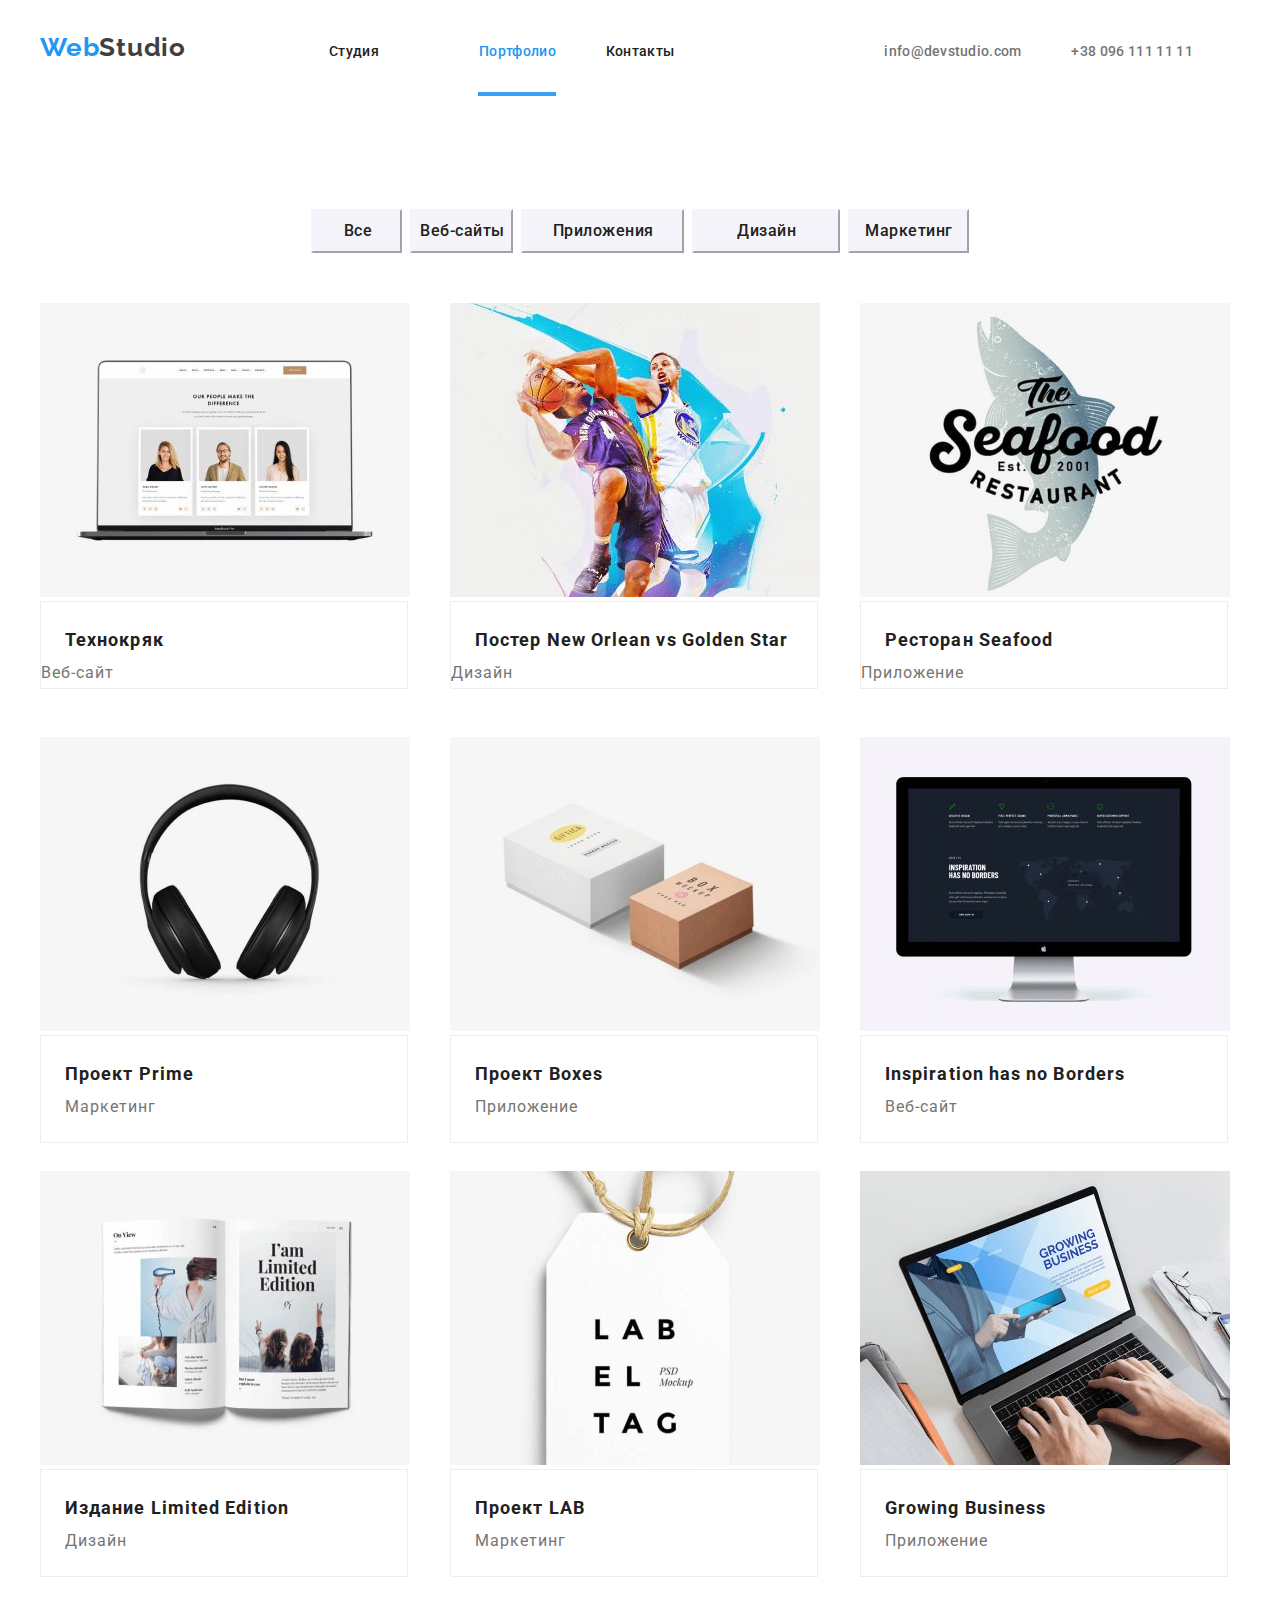
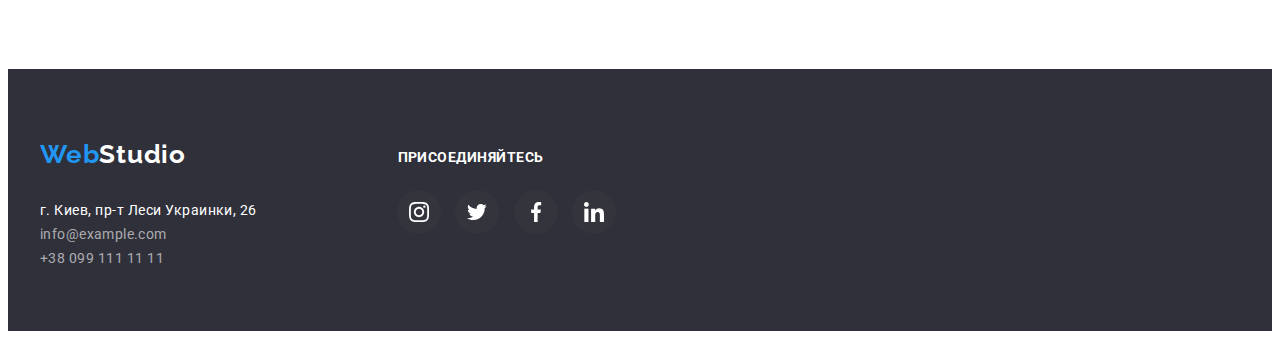
==== portfolio.html @ eebfb3d8 "add current for baseline" ====
<!DOCTYPE html>
<html lang="en">

<head>
    <meta charset="UTF-8">
    <meta http-equiv="X-UA-Compatible" content="IE=edge">
    <meta name="viewport" content="width=device-width, initial-scale=1.0">
    <title>Document</title>
    <link rel="preconnect" href="https://fonts.googleapis.com">
    <link rel="preconnect" href="https://fonts.gstatic.com" crossorigin>
    <link
        href="https://fonts.googleapis.com/css2?family=Raleway:wght@700&family=Roboto:wght@400;500;700;900&display=swap"
        rel="stylesheet">
    <link rel="stylesheet" href="https://cdnjs.cloudflare.com/ajax/libs/modern-normalize/1.1.0/modern-normalize.min.css"
        integrity="sha512-wpPYUAdjBVSE4KJnH1VR1HeZfpl1ub8YT/NKx4PuQ5NmX2tKuGu6U/JRp5y+Y8XG2tV+wKQpNHVUX03MfMFn9Q=="
        crossorigin="anonymous" referrerpolicy="no-referrer" />
    <link rel="stylesheet" href="./css/style.css">
</head>

<body>
    <header>
        <div class="container-1">
            <nav class="net-menu">
                <!-- Navigation-menu -->
                <a aria-label="Ссылка на страницу" class="logo anch" href="./index.html" target="_self"><span
                        class="half-1">Web</span>Studio</a>
                <ul lang=ru class="sub-nav sub-nav-unit">
                    <li class="title">
                        <a class="title-1 dif-page" href="./index.html">Студия</a>
                    </li>
                    <li class="title">
                        <a class="title-2 current dif-page" href="./portfolio.html">Портфолио</a>
                    </li>
                    <li class="title">
                        <a class="title-1 dif-page" href="">Контакты</a>
                    </li>
                </ul>


                <ul class="item sub-iteam-unit">
                    <li class="town"><a class="e-mail" href="">info@devstudio.com</a></li>
                    <li><a class="tel" href="">+38 096 111 11 11</a></li>
                </ul>
            </nav>
        </div>
    </header>
    <main class="main-content">
        <!-- Main content portfolio -->
        <h1 class="visually-hidden ">Главная страница портфолио</h1>
        <section lang="ru" class="section">
            <div class="container-1">
                <h2 class="sub-header">Кнопки управления</h2>
                <ul class="titles button">
                    <li>
                        <button class="btn-option btn-option-size-first" type="button">Все</button>
                    </li>
                    <li>
                        <button class="btn-option btn-option-size-second" type="button">Веб-сайты</button>
                    </li>
                    <li>
                        <button class="btn-option btn-option-size-third" type="button">Приложения</button>
                    </li>
                    <li>
                        <button class="btn-option btn-option-size-fourth" type="button">Дизайн</button>
                    </li>
                    <li>
                        <button class="btn-option btn-option-size-fifth" type="button">Маркетинг</button>
                    </li>
                </ul>


                <h2 class="visually-hidden ">Проекты нашей Студии</h2>
                <!-- Скрыть заголовок -->
                <article>
                <ul class="list-of-file">
                    <li class="feature">
                        <div class="hover-text"><a href="">Технокряк это современная площадка распространения коронавируса. Компании используют эту платформу для цифрового
                        шпионажа и атак на защищённые сервера конкурентов.</a></div>
                    <span class="imagine-container"><img src="./images/portfolio-picture/img-1.jpg" alt="Ресторан морской еды"></span>
                        <div class="projects-box">
                            <h3 lang="en" class="paper">Технокряк</h3>
                            <p>Веб-сайт</p>
                       
                        
                    </li>
                    <li class="feature">
                        <div class="hover-text"><a href=""></a></div>
             <span class="imagine-container"><img src="./images/portfolio-picture/img-2.jpg" alt="Ресторан морской еды"></span>
                        <div class="projects-box">
                            <h3 lang="en" class="paper">Постер New Orlean vs Golden Star</h3>
                            <p>Дизайн</p></div>
                       
                        
                    </li>
                    <li class="feature">
                        <div class="hover-text"><a href=""></a></div>
            <span class="imagine-container"><img src="./images/portfolio-picture/img-3.jpg" alt="Ресторан морской еды"></span>
                        <div class="projects-box"><h3 lang="en" class="paper">Ресторан Seafood</h3>
                        <p>Приложение</p></div>
                        
                        
                    </li>
                    <li class="feature">
                        <div class="hover-text"><a href=""></a></div>
            <span class="imagine-container"><img src="images/portfolio-picture/img-4.jpg" alt="Главный проект"></span>
                        <div class="projects-box"><h3 lang="en" class="paper">Проект Prime</h3>
                        <p class="text">Маркетинг</p></div>
                      
                        
                    </li>
                    <li class="feature">
                        <div class="hover-text"><a href="http://" target="_blank" rel="noopener noreferrer"></a></div>
            <span class="imagine-container"><img src="images/portfolio-picture/img-5.jpg" alt="Проект коробки"></span>
                        <div class="projects-box"><h3 lang="en" class="paper">Проект Boxes</h3>
                        <p class="text">Приложение</p></div>
                    
                    </li>

                    <li class="feature">
                        <div class="hover-text"><a href=""></a></div>
            <span class="imagine-container"><img src="images/portfolio-picture/img-6.jpg" alt="Нет границ вдохновения"></span>
                        <div class="projects-box"><h3 lang="en" class="paper">Inspiration has no Borders</h3>
                        <p class="text">Веб-сайт</p></div>
                        
                    </li>

                    <li class="feature">
                        <div class="hover-text"><a href=""></a></div>
            <span class="imagine-container"><img src="images/portfolio-picture/img-7.jpg" alt="Изданые ограниченный випуск"></span>
                        <div class="projects-box"><h3 lang="en" class="paper">Издание Limited Edition</h3>
                        <p class="text">Дизайн</p></div>
                       
                    </li>

                    <li class="feature">
                        <div class="hover-text"><a href=""></a></div>
            <span class="imagine-container"><img src="images/portfolio-picture/img-8.jpg" alt="Проект ЛАБ"></span>
                        <div class="projects-box"><h3 lang="en" class="paper">Проект LAB</h3>
                        <p class="text">Маркетинг</p></div>
                        
                    </li>

                    <li class="feature">
                        <div class="hover-text"><a href=""></a></div>
            <span class="imagine-container"><img src="images/portfolio-picture/img-9.jpg" alt="Возрастающий бизнес"></span>
                        <div class="projects-box"><h3 lang="en" class="paper">Growing Business</h3>
                        <p class="text">Приложение</p></div>
                       
                    </li>
                </ul>
                </article>

           
        </section>
    </main>
    <!--The end of the main content-->
    <footer class="basement">
        <div class="container block">
            <!-- Basement site -->
            <div class="contact">
                <a class="logotype grow-pad centering" aria-label="Ссылка на страницу" href="./index.html"><span
                        class="site-link">Web</span>Studio</a>
                <address class="info">
                    <p class="contact-details no-italic"> г. Киев, пр-т Леси Украинки, 26 </p>
                    <a class="link-mail no-italic centering" href="mailto:info@example.com">info@example.com </a><br>
                    <a class="title-link no-italic centering" href="tel.+380991111111"> +38 099 111 11 11</a>
                </address>
            </div>
            <div class="block-icon">
                <p class="text"> Присоединяйтесь </p>
                <ul class="bottom-list-icon">
                    <li>
                        <a class="link-icon icon-1" href="">
                            <svg class="below-icons">
                                <use href="./images/icons.svg/symbol-defs.svg#icon-instagram"></use>
                            </svg></a>
                        <a class="link-icon icon-2" href="">
                            <svg class="below-icons">
                                <use href="./images/icons.svg/symbol-defs.svg#icon-twitter"></use>
                            </svg></a>
                        <a class="link-icon icon-3" href="">
                            <svg class="below-icons">
                                <use href="./images/icons.svg/symbol-defs.svg#icon-facebook"></use>
                            </svg></a>
                        <a class="link-icon icon-4" href="">
                            <svg class="below-icons">
                                <use href="./images/icons.svg/symbol-defs.svg#icon-linkedin"></use>
                            </svg></a>
                    </li>
                </ul>
            </div>
        </div>
    </footer>
   
</body>

</html>
---- css/style.css ----
:root {
  --basic-bg-color: #2196f3;
  --primery-item-color: #757575;
  --internal-light-dark: #ffffff;
  --permanent-color: rgba(255, 255, 255, 0.6);
}

ul {
  list-style: none;
  margin: 0;
  padding: 0;
}
a {
  text-decoration: none;
}
/* Шрифт для логотипа */
.logo .bluecolor {
color: #2196F3;
}
.logo {
  color: black;
  font-family: Raleway, sans-serif;
  font-weight: bold;
  font-size: 26px;
  line-height: 1.19;
  letter-spacing: 0.03em;
  margin: 0;
  padding: 0;
}
/* Add blue color for style focus */
.logo:focus {
  color: #080545;
}
/* Шрифт навигации */
.site-nav .item-1 > a {
  font-family: Roboto, sans-serif;
  font-weight: 500;
  font-size: 14px;
  line-height: 1.14;
  letter-spacing: 0.02em;
  color: #212121;
  transition-timing-function: background-color 250ms cubic-bezier(0.4, 0, 0.2, 1); 
}
/* Add ps-style focus for item1 */
.site-nav .item-1 a:focus {
  color: #2196f3;
}
/* Шрифт навигации */
.site-nav a {
  font-family: Roboto, sans-serif;
  font-weight: 500;
  font-size: 14px;
  line-height: 1.14;
  letter-spacing: 0.02em;
  color: #212121;
}


/* Add ps-style hover and active for nav unit */

.site-nav .item-1 .link:hover,
.site-nav .item-1 .link:active {
  color: #2196f3;
  
}
.site-nav .link:hover,
.site-nav .link:active {
  color: #2196f3; 
}
.site-nav .link:focus {
  color: #080545;
}
.list .list-tel:hover {
color: #2196F3;
  color: #080545;
}
.list .e-mail:hover {
color: #2196F3;  
  color: #080545;
}

/* Дополнительная навигация */
.e-mail {
  font-family: Roboto, sans-serif;
  font-weight: 500;
  font-size: 14px;
  line-height: 1.14;
  letter-spacing: 0.02em;
  color: #2196f3;
  transition-property: background-color;
  transition-duration: 250ms ;
  transition-timing-function: cubic-bezier(0.4, 0, 0.2, 1);
  animation-delay: 500ms;


}
/* Add style focus for adittional block */
.list-tel .tittle:focus,
.e-mail:focus {
  color: #080545;
}
h3 {
    margin-block-start: 0em;
    margin-block-end: 0em;
    margin-inline-start: 0px;
    margin-inline-end: 0px;
}
/* Дополнительная навигация */
.tittle {
  font-family: Roboto, sans-serif;
  font-style: normal;
  font-weight: 500;
  font-size: 14px;
  line-height: 1.17;
  letter-spacing: 0.02em;
  color: var(--basic-bg-color);
}
.list .list-tel {
  font-family: Roboto, sans-serif;
  font-style: normal;
  font-weight: 500;
  font-size: 14px;
  color: #757575;
  line-height: 1.14;                      
  letter-spacing: 0.02em;
  transition-property: background-color;
  transition-duration: 250ms ;
  transition-timing-function: cubic-bezier(0.4, 0, 0.2, 1);
  animation-delay: 500ms;

}
 .list .e-mail {
  font-family: Roboto, sans-serif;
  font-style: normal;
  font-weight: 500;
  font-size: 14px;
   
  line-height: 1.14;
  letter-spacing: 0.02em;
  color: #757575;
  transition-property: background-color;
  transition-duration: 250ms ;
  transition-timing-function: cubic-bezier(0.4, 0, 0.2, 1);
  animation-delay: 500ms;

}
/*Add a ps-style focus for adittional block */
.aside .tel:focus {
  color: #2196f3;
}
/* The beginning of the main content */

.caption h1,
h2,
h3 {
  color: #212121;
  margin: 0;
  padding: 0;
  list-style: none;
}
/* letter-spacing */
.caption h2,
h3, h4 {
  letter-spacing: 0.03em;
}
h4 {
font-family: Roboto, sans-serif;  
font-size: 36px;
font-weight: 700;
text-align: center;
line-height: 1.17;
font-style: normal;
}
.caption p {
  letter-spacing: 0.03em;
}
.f-section{
  padding-top: 200px;
  padding-bottom: 280px;
}

/*Color page*/
.wrapper {
   background-image: linear-gradient(
  to right,
  rgba(47, 48, 58, 0.4),
  rgba(47, 48, 58, 0.4)),
  url("../images/img-overlay.svg");
 
}
/*Color page*/


/* Header-1 */
.wrapper .first-unit {
  display: flex;
  word-wrap: break-word;
  font-family: Roboto, sans-serif;
  font-weight: 900;
  font-size: 44px;
  text-transform: uppercase;
  text-align: center;
  margin-bottom: 30px;
  color: #ffffff; 
  width: 800px;
  margin-left: auto;
  margin-right: auto;
}

/* Button */
.wrapper .btn {
  width: 200px;
  height: 50px;
  align-items: center;
  align-content: center;
  justify-content: center;
  color: #ffffff;
  background-color: var(--basic-bg-color);
  list-style: none;
  font-family: Roboto, sans-serif;
  font-weight: 700;
  font-size: 16px;
  line-height: 1.87;
  letter-spacing: 0.06em;
  display: block;
  padding-bottom: 210px;
}

/* "List" */
.activity-list .items p {
  font-family: Roboto, sans-serif;
  font-weight: 400;
  font-size: 14px;
  line-height: 1.71;
  padding-right: 30px;
}
.activity-list .items h3 {
  font-family: Roboto, sans-serif;
  font-weight: 700;
  font-size: 14px;
  line-height: 1.71;
  letter-spacing: 0.03em;
  text-transform: uppercase;
  color: #212121;
  text-align: left;
  padding-top: 30px;
}
.section .activity-list .item-1 {
  color: var(--primery-item-color);
}
.section .subtitle-1 {
  font-family: Roboto, sans-serif;
  font-weight: 700;
  font-size: 36px;
  line-height: 1.16;
  color: #212121;
}
.section .subtitle-2 {
  font-family: Roboto, sans-serif;
  font-weight: 700;
  font-size: 36px;
  line-height: 1.16;
  text-align: center;
  color: #212121;
}
.section .spesialist .team {
  font-weight: 500;
  font-size: 16px;
  line-height: 1.19;
  text-align: center;
  color: #212121;
  margin-top: 30px;
}
.section .desc {
  font-family:Roboto, sans-serif;
  font-weight: 400;
  font-size: 16px;
  line-height: 1.18;
  text-align: center;
  color: #757575;
  margin-top: 10px;
  padding-bottom: 30px;
}
/* The beginning of the Footer */
.basement {
  letter-spacing: 0.03em;
  background-color: #2f303a;
  padding-top: 60px; 
  padding-bottom: 60px;
  width: auto;
  padding-left: 15px;
  padding-right: 15px;
  margin-left: auto;
  margin-right: auto;
  
}
/* Шрифт к футтеру logo*/
.logotype .site-link {
  font-family: Raleway, sans-serif;
  font-weight: 700;
  font-size: 26px;
  line-height: 1.93;
  color: #2196f3;
}
.basement p {
  padding-top: 20px;
}
.basement .centering {
  font-family: Raleway, sans-serif;
  font-weight: 700;
  font-size: 26px;
  line-height: 1.93;
  color: white;
  padding-top: 9px;
}
/* Значение в адресе */
.contact-details {
  font-family: Roboto, sans-serif;
  font-weight: 400;
  font-size: 14px;
  line-height: 1.71;
  color: #ffffff;
  padding-top: 20px;
}
.info .link-mail {
  font-family: Roboto, sans-serif;
  font-weight: 400;
  font-size: 14px;
  line-height: 1.71;
  color: rgba(255, 255, 255, 0.6);
}
.basement .info .no-italic {
  font-style: normal;
}
.basement .info .title-link {
  font-family: Roboto, sans-serif;
  font-weight: 400;
  font-size: 14px;
  line-height: 1.71;
  color: rgba(255, 255, 255, 0.6);
}


/* Start flexbox model */
*,
*::before,
*::after {
  box-sizing: inherit;
  }
  .customers-of-companies {
  width: 1200px;
  padding-left: 15px;
  padding-right: 15px;
  margin-left: auto;
  margin-right: auto;
  }


 .section {
 
  margin-top: 94px;
 
 }
 .area {
  padding-bottom:94px;
  background-color: #F5F4FA;;
 }
 img {
  display: block;
  padding: 0px;
  margin: 0px;
 }
 .container {
  width: 1200px;
  padding-left: 15px;
  padding-right: 15px;
  margin-left: auto;
  margin-right: auto;
}

.bussines-box {
 background-color: #F5F4FA;
  padding-bottom: 94px;

}


.head-container {
  display: flex;
 
}
.first-site-unit {
  display: flex;
  justify-content: flex-end;

}
.second-site-unit {
  display: flex;
  justify-content: flex-end;
  align-items: baseline;
  text-align: center;
}
.nav-container  {
  display: flex;
  flex-direction: row;
  align-items: baseline;
  text-align: center;
}
.box {
 display: flex; 
}
/* Margin for header */
.nav-container .page-for-logo {
  padding-right: 93px;
  padding-top: 24px;
  padding-bottom: 25px;
  vertical-align: middle;
}
.link-1 {
  padding-top: 32px;
  padding-bottom: 32px;
  padding: 50px;
  transition-property: background-color;
  transition-duration: 250ms ;
  transition-timing-function: cubic-bezier(0.4, 0, 0.2, 1);
  animation-delay: 500ms;

}
.link {
 padding-top: 32px;
 padding-bottom: 32px;
}
.second-site-unit .contact {
 padding-left: 159px;
 padding-right: 50px;
 padding-top: 32px;
 vertical-align: middle;
 transition-property: background-color;
 transition-duration: 250ms ;
 transition-timing-function: cubic-bezier(0.4, 0, 0.2, 1);
 animation-delay: 500ms;

}
.second-site-unit > .contact-1 {
 padding-top: 32px;
 padding-left: auto; 
 vertical-align: middle;
 transition-property: background-color;
 transition-duration: 250ms ;
 transition-timing-function: cubic-bezier(0.4, 0, 0.2, 1);
 animation-delay: 500ms;

}

/* Start wrapper padding */
.wrapper .button {
padding: 0px;
margin: 0px;
display: flex;
margin-left: auto;
margin-right: auto;
transition-property: background-color;
 
}
/* hidden h2 */
.sub-title {
  visibility: hidden;
}
.activity-list {
display: flex;
justify-content: space-evenly;
align-items: center;
flex-basis: auto; 
}
 /* ADD PICTURES SVG */
.rectangle {
  display: inline-block;
  width: 270px;
  background-color: #F5F4FA;
  border-radius: 4px;
  text-decoration: none;
  padding-top: 25px;
  padding-bottom: 25px;
}
.pic-1 {
order: 1;
vertical-align: middle;
padding-left: 100px;
padding-right: 100px;
}
 /* ADD ICONS SVG */  /* ADD ICONS SVG */
.networks {
  width: 20px;
  height: 20px;
  vertical-align: middle;
  padding-left: 12px;
  padding-right: 12px;
  margin-top: 12px;
}
.icon-png {
  display: inline-block;
  background-color: #FFFFFF;
  width: 44px;
  height: 44px;
  margin: 0;
  padding: 0;
  list-style:none;
  border-radius: 50%;
  margin-bottom: 30px;
  flex-wrap: nowrap;
  transition-property: background-color;
  transition-duration: 250ms ;
  transition-timing-function: cubic-bezier(0.4, 0, 0.2, 1);
  animation-delay: 500ms;

  
}
.icon-1 {
margin-left: 25px;
}
.icon-2 {
margin-left: 10px;
margin-right: 10px;
}
.icon-3 {
margin-right: 10px;
}
/* .Customers our studio*/
.fa-icon .figure {
  display: inline-block;
  width: 170px;
  background-color: #F5F4FA;
  text-decoration: none;
  border: 1px solid #AFB1B8;
  
}
.customers{
 
  margin: 0;
  padding: 0;
  list-style: none;
  margin-left: -60px;
  margin-top: -20px;
  margin-bottom: 94px;
  
} 
.customers > li {
 flex-basis: calc((100%-90px)/6);
 
  margin-left: 20px;
  margin-top: 20px;
  
}

.icon-svg {
  display: flex;
  text-align: center;
}


.company {
  width: 85px;
  height: 41px;
  vertical-align: middle;
  padding: 26px 0;
  
}
.company-2 {
   width: 85px;
  height: 41px;
  vertical-align: middle;
  padding: 26px 0;
}
.company-3 {
   width: 85px;
  height: 41px;
  vertical-align: middle;
  padding: 26px 0;
}
.company-4 {
  width: 85px;
  height: 41px;
  vertical-align: middle;
  padding: 26px 0;
  
}
.company-5 {
  width: 63px;
  height: 44px;
  vertical-align: middle;
  padding: 24px 0; 
}
.company-6 {
  width: 94px;
  height: 44px;
  vertical-align: middle;
  padding: 24px 0;  

}
/* Footer */

.container p {
font-style: normal;
font-family: Roboto, sans-serif;
font-weight: 700; 
font-size: 14px;
line-height: 1.17;
letter-spacing: 0,3;
color: #ffffff;
}

.list-employee a:hover {
   background-color: #2196f3;
}
.bottom-list-icon a:hover {
   background-color: #2196f3;
}

/* Icon for footer */         /* Icon for footer */
.block {
  display: flex;
  text-align: start;
  justify-content: start;
  justify-items: baseline;
}
.below-icons {
  width: 20px;
  height: 20px;
  vertical-align: middle;
  padding-left: 12px;
  padding-right: 12px;
  margin-top: 12px;
}
.bottom-list-icon {
  margin-left: 140px;
}

.link-icon {
  display: inline-block;
  background-color: #4241413d;
  width: 44px;
  height: 44px;
  margin: 0;
  padding: 0;
  list-style:none;
  border-radius: 50%;
  margin-bottom: 30px;
  flex-wrap: nowrap;
  margin-top: 20px;
  margin-right: 10px;
  transition-property: background-color;
  transition-duration: 250ms ;
  transition-timing-function: cubic-bezier(0.4, 0, 0.2, 1);
  animation-delay: 500ms;

}
.block-icon .text {
text-align: center;
padding: auto;
margin-bottom: 5px;
margin-left: 82px;
font-style: normal;
font-weight: 700;
font-size: 14px;
line-height: 1,72; 
text-transform: uppercase;
}


/* HOVER FOR ICONS */



.block-list {
  display: flex;
  flex-direction: column;
}

.worker-list {
  display: flex;
  
}

.worker-list .picture {
  display: block;
  width: 370px;
  height: 294px;
  flex-basis: calc((100%-90px)/3);
 
}
.worker-list{
  display: flex;
  margin-left: -30px;
}
.subtitle-1 {
text-align: center;
padding-bottom: 50px;
}
.subtitle-2{
  text-align: center;
  padding-bottom: 50px;
}

.spesialist {
  display: flex;
  align-items: center;
  flex-wrap: no-wrap;
  width: 1200px;
  padding-inline-start: 0px;
  margin-block-start: 0em;
  margin-block-end: 0em;
  margin-left: -40px;
  margin-top: -20px;
  
}
.card {
box-shadow: 0px 2px 1px 0px #00000033;
background-color: #ffffff;
width: 270px;

}
.spesialist > .list-employee {
  outline: 2px solid gold;
  flex-basis: calc(100%/4);
  margin-left: 20px;
  margin-top: 20px;
  
}
p {
    display: block;
    margin-block-start: 0px;
    margin-block-end: 0px;
    margin-inline-start: 0px;
    margin-inline-end: 0px;
}
.list-employee > .team {
padding-top: 30px;

}
.list-employee > .desc{
padding-top: 10px;

}
.footer-block > a,
.footer-block .info > p {
margin: 0;
padding: 0px;
}
.footer-block .info > p {
 padding-top: 20px;   
}

/* START PORTFOLIO PAGE */
/* START PORTFOLIO PAGE */
/* START PORTFOLIO PAGE */
/* START PORTFOLIO PAGE */
/* START PORTFOLIO PAGE */

:root {
  --background-color: #2f303a;
}
/* body {                                       
  position: absolute;
  font-style: normal;
}
/* HEADING  */
body > h1,
h2,
h3 {
  text-align: center;
  font-size: 2;
  margin: 0;
  padding: 0;
}


.section .sub-header {
  visibility: hidden;
}
.main-content h1 {
  text-align: center;
  font-size: 2rem;
}
.main-content h2 {
  text-align: center;
  font-size: 2.2;
}
.main-content h3 {
  font-size: 2;
}
/* Helping items */
ul {
  list-style: none;
}
a,
button {
  text-decoration: none;
}
header {
  letter-spacing: 0.02em;
}
main {
  letter-spacing: 0.06em;
}
footer {
  letter-spacing: 0.03em;
}
/* Site header begins */
.logo {
  font-family: Raleway;
  font-weight: 700;
  font-size: 26px;
  line-height: 1.19;
  color: #404040;
}
.logo .half-1 {
  color: #2196f3;
}
/* Pages color */
.title .title-1 {
  font-family: Roboto;
  font-weight: 500;
  font-size: 14px;
  line-height: 1.14;
  color: #212121;
  transition-property: background-color;
  transition-duration: 250ms ;
  transition-timing-function: cubic-bezier(0.4, 0, 0.2, 1);
  animation-delay: 500ms;
}


.sub-nav .title .title-2 {
  font-family: Roboto;
  font-weight: 500;
  font-size: 14px;
  line-height: 1.14;
  color:  #2196f3;
}
.item a {
  font-family: Roboto;
  transition-property: background-color;
  transition-duration: 250ms ;
  transition-timing-function: cubic-bezier(0.4, 0, 0.2, 1);
  animation-delay: 500ms;
  font-weight: 500;
  font-size: 14px;
  line-height: 1.14;
  color: #757575;
}
/* hidden the bottom */
.visually-hidden {
  position: absolute !important;
  clip: rect(1px 1px 1px 1px);
  clip: rect(1px, 1px, 1px, 1px);
  padding: 0 !important;
  border: 0 !important;
  height: 1px !important;
  width: 1px !important;
  overflow: hidden;
}

/* Add hover, focus and active(dark/blue color) for nav unit */
.sub-nav .title .title-2:focus,
.sub-nav .title .title-2:hover,
.title .title-2:active,
.title .title-1:focus,
.title .title-1:hover,
.title .title-1:active {
  color: #2196f3;
}
.item .e-mail:hover,
.item .e-mail:focus {
  color: #2196f3;
 
}
.item .tel:hover,
.item .tel:focus {
  color: #2196f3;
 
}
/* Main content */
.btn-option::selection {
 color:#212121;
font-family: Roboto, sans-serif; 
font-weight:  500;
font-style: normal;
font-size: 16px; 
line-height: 1,6;
letter-spacing: 0,3;
text-align: center;
transition-property: background-color;
transition-duration: 250ms ;
transition-timing-function: linear;
animation-delay: 1000ms;
}



 .button .btn-option {
  font-family: Roboto;
  font-weight: 500;
  font-size: 16px;
  line-height: 1, 62;
  text-align: center;
  letter-spacing: 0.03em;
  color:#212121;
  background-color: #F5F4FA;
  border-color:#F5F4FA;
}
*{outline: 0 !important;}
.titles .btn-option::-moz-focus-inner,
.titles .btn-option::-moz-focus-outer {
  border: 0;
} 
.titles .btn-option:hover,
.titles .btn-option:focus {
background-color: #2196F3;
color: #ffffff;
}

/* background div) */
.titles .btn {
  font-family: Roboto;
  font-weight: 500;
  font-size: 16px;
  line-height: 1,62;
  text-align: center;
  letter-spacing: 0.03em;
  color: #ffffff;
  background-color: #2196f3;
  padding-top: 94px;
  
}
/* Projects commyuity */
.feature .paper {
  font-family: Roboto;
  font-weight: 700;
  font-size: 18px;
  line-height: 2;
  letter-spacing: 0.06em;
  color: #212121;
  padding-left: 24px;
  padding-right: 24px;
  padding-top: 20px;
}
.section .feature p {
  font-family: Roboto;
  font-weight: 400;
  font-size: 16px;
  line-height: 1.87;
  text-align: center;
  color: #757575;
}
/* End main content and footer starting */
.basement {
  background-color: var(--background-color);
}
.footer-box {
  width: auto;
  margin-top: 94px;
  background-color: #2F303A;
}
.logotype .web-link {
  color: #2196f3;
}
.basement a {
  color: #212121;
}
.basement .logotype {
  font-family: Raleway;
  font-weight: 700;
  font-size: 26px;
  line-height: 1.19;
  letter-spacing: 0.03em;
  color: #ffffff;
  padding-top: 60px;
}
.footerbox .link-1 .site {
  color: #2196f3;
}
.info .contact-details {
  font-family: Roboto;
  font-weight: 400;
  font-size: 14px;
  line-height: 1.71;
  color: #ffffff;
}
.info .link-mail {
  font-family: Roboto;
  font-style: normal;
  font-weight: normal;
  font-size: 14px;
  line-height: 1.71;
  letter-spacing: 0.03em;
  color: rgba(255, 255, 255, 0.6);
}
.info .web-link {
  font-family: Roboto;
  font-style: normal;
  font-weight: normal;
  font-size: 14px;
  line-height: 1.71;
  letter-spacing: 0.03em;
  color: rgba(255, 255, 255, 0.6);
}
.basement .info .no-italic {
  font-style: normal;
}
*no-italic {
  font-style: normal;
}
*,
*::before,
*::after {
  box-sizing: inherit;
  }
.container-1 {
  padding-left: 15px;
  padding-right: 15px;
  margin-left: auto;
  margin-right: auto;
}

.sub-nav-unit {
  display: flex;
  justify-content: flex-end;
  height: 100%;
 
}
.sub-iteam-unit {
  display: flex;
  margin: 0;
  padding: 0;
  text-align: center;
  justify-content: center;
  padding-left: 160px;
}
.net-menu {
  display: flex;
  padding: 0;
  margin: 0;
  list-style: none;
  flex-direction: row;
  align-items: baseline;
  text-align: center;
  align-content: center;
}
/* Margin for header */
.logo {
  padding-right: 93px;
  padding-top: 24px;
  padding-bottom: 25px;
}
 .dif-page {
  padding-top: 32px;
  padding-bottom: 32px;
  padding: 50px;
}
.title-1 {
 padding-top: 32px;
 padding-bottom: 32px;
}

.sub-iteam-unit .town {
 padding-left: auto;
 padding-right: 50px;
}
.button {
padding: 0px;
margin: 0px;
display: flex;
align-items: baseline;

margin-left: auto;
margin-right: auto;
align-items: center;
align-content: center;
justify-content: center;
vertical-align: middle;
padding-bottom: 50px;
}
.btn-option-size-first {
font-family: Roboto, sans-serif;
font-weight: 500;
font-size: 16px;
line-height: 1, 62;
text-align: center;
letter-spacing: 0.03em;
color:#212121;
background-color: #F5F4FA;
border-color:#F5F4FA; 
border-radius: 0px;
width: 73px;
height: 38px;
padding-left: 8px;
vertical-align: middle;
margin-right: 8px;
transition-property: background-color;
transition-duration: 250ms ;
transition-timing-function: cubic-bezier(0.4, 0, 0.2, 1);
animation-delay: 500ms;

}
.btn-option-size-second {
  font-family: Roboto, sans-serif;
font-weight: 500;
font-size: 16px;
line-height: 1, 62;
text-align: center;
letter-spacing: 0.03em;
color:#212121;
background-color: #F5F4FA;
border-color:#F5F4FA; 
border-radius: 0px;
height: 38px;
padding-left: 8px;
margin-right: 8px;
}
.btn-option-size-third {
font-family: Roboto, sans-serif;
font-weight: 500;
font-size: 16px;
line-height: 1, 62;
text-align: center;
letter-spacing: 0.03em;
color:#212121;
background-color: #F5F4FA;
border-color:#F5F4FA; 
border-radius: 0px;
width: 145px;
height: 38px;
padding-left: 8px;
margin-right: 8px;
}
.btn-option-size-fourth {
font-family: Roboto, sans-serif;
font-weight: 500;
font-size: 16px;
line-height: 1, 62;
text-align: center;
letter-spacing: 0.03em;
color:#212121;
background-color: #F5F4FA;
border-color:#F5F4FA; 
border-radius: 0px;
width: 130px;
height: 38px;
padding-left: 8px;
margin-right: 8px;
}
.btn-option-size-fifth {
font-family: Roboto, sans-serif;
font-weight: 500;
font-size: 16px;
line-height: 1, 62;
text-align: center;
letter-spacing: 0.03em;
color:#212121;
background-color: #F5F4FA;
border-color:#F5F4FA; 
border-radius: 0px;
width: 103px;
height: 38px;
padding-left: 8px;
}

.list-of-file {
  padding: 0;
  margin: 0;
  list-style: none;
  flex-wrap: wrap;
  display: flex;
  margin-left: -30px;
  margin-top: -30px;
  margin-bottom: 94px;
}

.projects-box {
width: 366px;
background: #FFFFFF;
border: 1px solid #EEEEEE;
justify-items: self-start;
text-align: left;
}
.feature {
  margin: 0;
  padding: 0;
  width: 370px;
  height: 404px;
}

.list-of-file .feature > p {
margin-block-start: 0em;
margin-block-end: 0em;
margin-inline-start: 0px;
margin-inline-end: 0px;
}
.list-of-file .feature > h3 {
margin-block-start: 0px;
margin-block-end: 0em;
margin-inline-start: 0px;
margin-inline-end: 0px; 
}
.text {
  margin-left:24px;
  margin-right: 24px ;
  margin-bottom: 20px ;
}
.list-of-file > .feature {
  flex-basis: calc((100% - 3 * 30px)/3);
  list-style: none; 
  margin-left: 30px;
  margin-top: 30px;
} 

.basement > p {
  width: 145px;
  height: 31px;
}
.basement > a {
  width: 231px;
  height: 21px;
}
/* SVG ICONS   FOR      PORTFOLIO */
.container-1 {
  width: 1200px;
  padding-left: 15px;
  padding-right: 15px;
  margin-left: auto;
  margin-right: auto;
}
.join-there .text-1{
font-style: normal;
font-weight: 700;
font-size: 14px;
line-height: 1,72; 
text-transform: uppercase;
}

.footer-box .link-to-network {
  display: inline-block;
  background-color: #4241413d;
  width: 44px;
  height: 44px;
  margin: 0;
  padding: 0;
  list-style:none;
  border-radius: 50%;
  margin-bottom: 30px;

}
.circl {
  width: 20px;
  height: 20px;
  vertical-align: middle;
  padding-left: 12px;
  padding-right: 12px;
  margin-top: 12px; 
}
.join-there .text-1{
text-align: center;
padding: auto;
margin-bottom: 5px;
font-style: normal;
font-weight: 700;
font-size: 14px;
line-height: 1,72; 
text-transform: uppercase;
}
.bottom-list-icon {
  display: flex;
}

/* .backdrop */
.backdrop {
  position: fixed;
  top: 0;
  left: 0;
  width: 100%;
  height: 100%;
  background-color: rgba(0, 0, 0, 0.2);
  opacity: 1;
  transition: opacity 250ms cubic-bezier(0.4, 0, 0.2, 1);
}
.backdrop.is-hidden {
opacity: 0;
pointer-events: none;
transition: opacity 250ms cubic-bezier(0.4, 0, 0.2, 1);
}
.backdrop.is-hidden .modal {
  transform: translate(-50%,-50%) scale(1.45);
}
.modal {
  min-height: 581px;
  min-width: 528px;
  background-color: #fff;
  position: absolute;
  top: 50%;
  left: 50%;
  padding: 40px;
  transform: translate(-50%, -50%) scale(1);
  transition: transform 250ms cubic-bezier(0.4, 0, 0.2, 1);
}
.modal-button-close {
    position: absolute;
    top: 8px;
    right: 8px;
    width: 30px;
    height: 30px;
    border-radius: 50%;
    border: 1px solid rgba(0, 0, 0, 0.1);
    background-color: transparent;
    cursor: pointer;
    align-items: center;
    justify-content: center;
    display: flex;
}



/* Backlight Pages */
/* Backlight Pages */
/* Add backlights */
.site-nav .current:after  {
  position: relative;
  top: 25px;
  left: 0;
  padding: 0;
  margin: 0;
  color: #2196F3;
  cursor: pointer;
  max-width: 48px;
  min-height: 4px;
  margin-top: auto;
  margin-left: auto;
  text-decoration: underline;
  bottom: 0;
  content: '';
  background-color:rgba(33, 150, 243, 0.9);
  display: flex;
  align-items: flex-end;
}

 
/* Portfolio hover */
/* Portfolio hover */

.sub-nav  .current:after {
  position: relative;
  top: 32px;
  left: 0;
  padding: 0;
  margin: 0;
  color: #2196F3;
  background-color: rgba(33, 150, 243, 0.9);
  cursor: pointer;
  max-width: 78px;
  min-height: 4px;
  margin-top: auto;
  margin-left: auto;
  text-decoration: underline;
  bottom: 0;
  content: '';
  display: flex;
  align-items: flex-end;
}

.imagine-container{
  position: relative;
  display: inline-block;
  top: 0;
  bottom: 0;
  text-align: center;
  text-decoration: none;
}
 .hover-text {
  position: absolute;
  font-family: sans-serif;
  color: white;
  width: 370px;
  height: 294px;
  }

/* styling */
 .hover-text a:hover {
  opacity: 1; 
 }   
.hover-text a {
display: flex;

position: absolute;
margin-top: 50px;
justify-content: space-between;
font-family: Roboto, sans-serif;
font-size: 18px;
font-weight: 400;
padding-top: 40px;
padding-bottom: 40px;
padding-left: 30px;
padding-right: 20px;
color: #ffffff;
opacity: 0;
width: 322px;
height: 168px;
}
 .hover-text:hover {
  background: rgba(33, 150, 243, 0.9); 
  opacity: 1;
 }
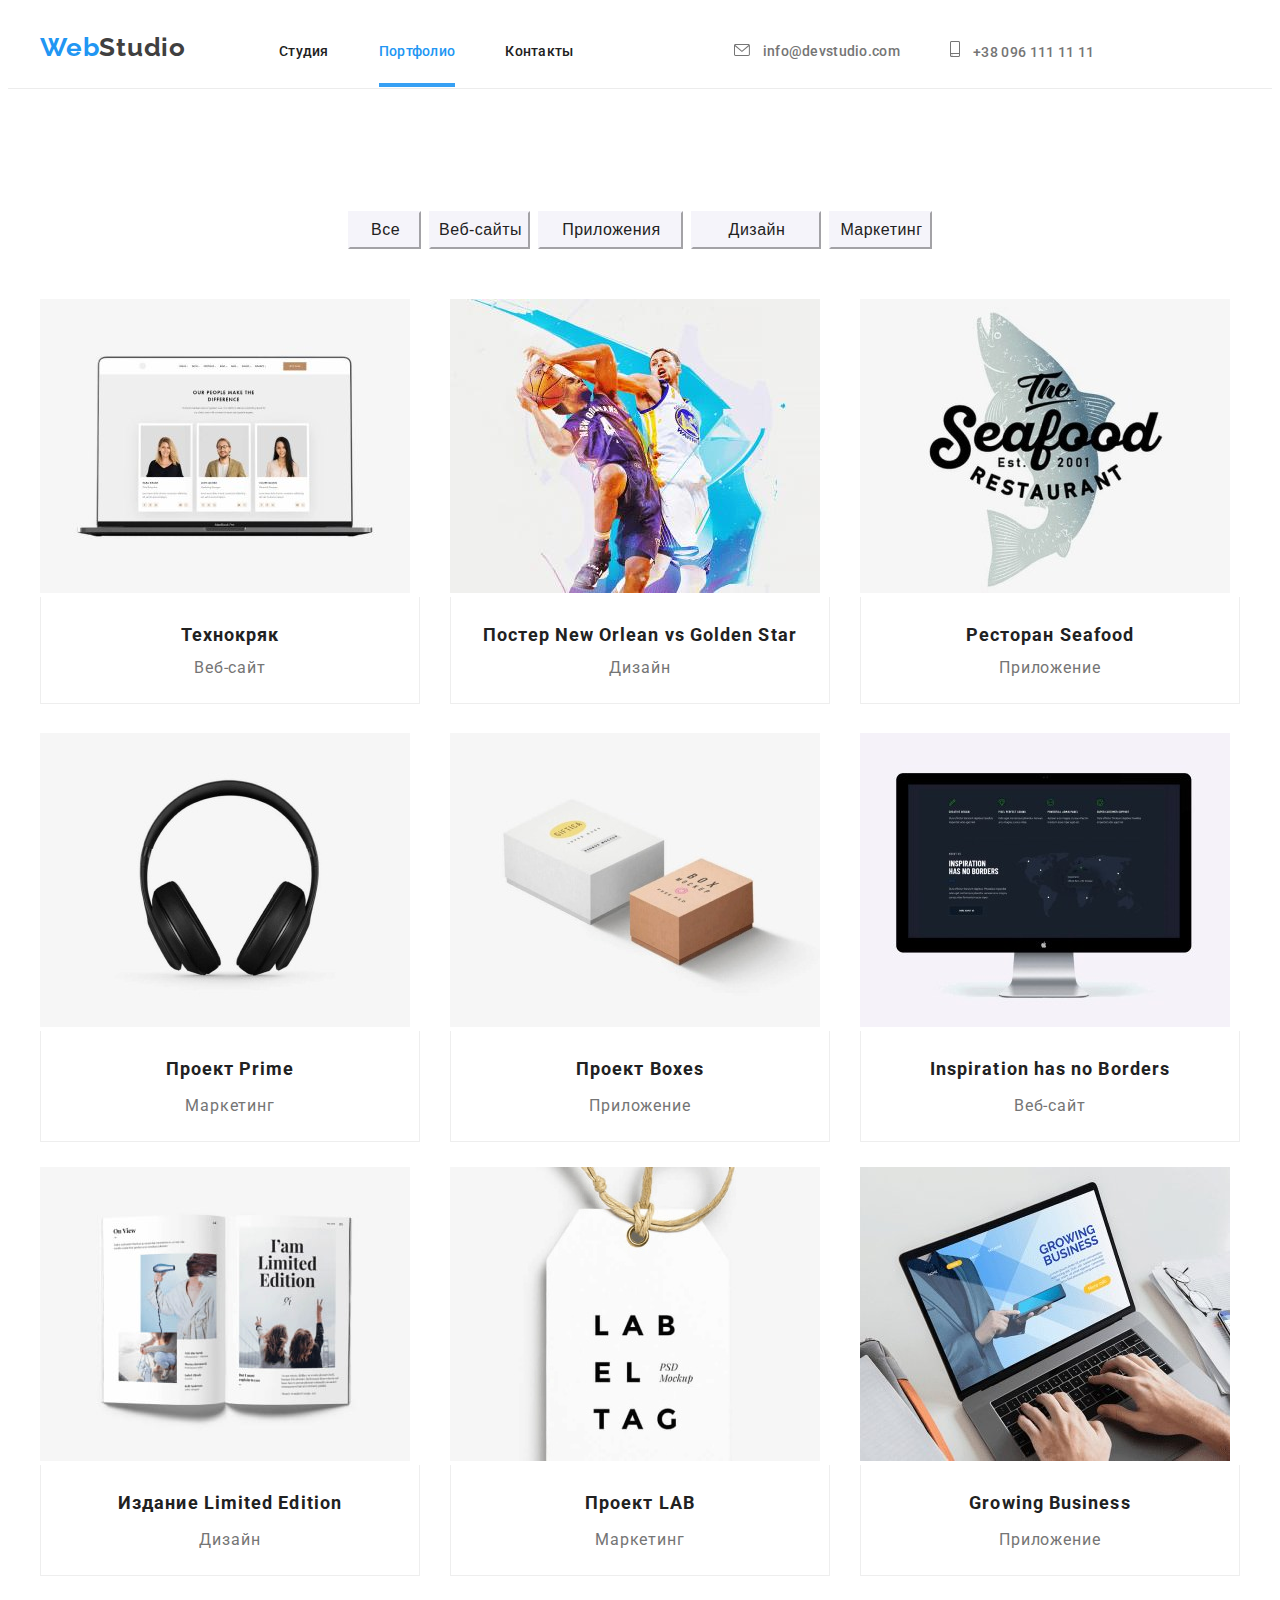
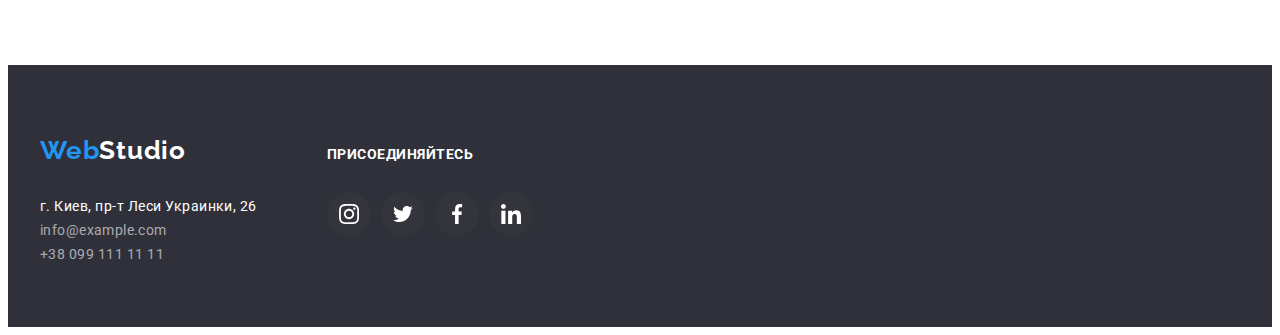
==== commit e3a8f314: "Performed new task" ====
--- a/portfolio.html
+++ b/portfolio.html
@@ -18,7 +18,7 @@
 </head>
 
 <body>
-    <header>
+    <header class="header-of-page">
         <div class="container-1">
             <nav class="net-menu">
                 <!-- Navigation-menu -->
@@ -38,8 +38,16 @@
 
 
                 <ul class="item sub-iteam-unit">
-                    <li class="town"><a class="e-mail" href="">info@devstudio.com</a></li>
-                    <li><a class="tel" href="">+38 096 111 11 11</a></li>
+                    <li class="town"><a class="e-mail"  href="mailto:info@devstudio.com">
+                        <svg class="contact-mail">
+                            <use href="./images/icons.svg/symbol-defs.svg#icon-mail-hover"></use>
+                        </svg>
+                         info@devstudio.com</a></li>
+                    <li><a class="tel" href="tel.+380961111111">
+                        <svg>
+                            <use href="./images/icons.svg/symbol-defs.svg#icon-smartphone"></use>
+                        </svg>
+                        +38 096 111 11 11</a></li>
                 </ul>
             </nav>
         </div>
@@ -74,78 +82,83 @@
                 <article>
                 <ul class="list-of-file">
                     <li class="feature">
-                        <div class="hover-text"><a href="">Технокряк это современная площадка распространения коронавируса. Компании используют эту платформу для цифрового
+                        <a class="link-to-project" href="">
+                        <div class="hover-text"><a  class="text-p" href="">Технокряк это современная площадка распространения коронавируса. Компании используют эту платформу для цифрового
                         шпионажа и атак на защищённые сервера конкурентов.</a></div>
                     <span class="imagine-container"><img src="./images/portfolio-picture/img-1.jpg" alt="Ресторан морской еды"></span>
                         <div class="projects-box">
-                            <h3 lang="en" class="paper">Технокряк</h3>
-                            <p>Веб-сайт</p>
-                       
-                        
-                    </li>
-                    <li class="feature">
+                        <h3 lang="en" class="paper">Технокряк</h3>
+                        <p>Веб-сайт</p><div>
+                        </a>
+                    </li>
+                    <li class="feature">
+                        <a class="link-to-project" href="">
                         <div class="hover-text"><a href=""></a></div>
              <span class="imagine-container"><img src="./images/portfolio-picture/img-2.jpg" alt="Ресторан морской еды"></span>
                         <div class="projects-box">
-                            <h3 lang="en" class="paper">Постер New Orlean vs Golden Star</h3>
-                            <p>Дизайн</p></div>
-                       
-                        
-                    </li>
-                    <li class="feature">
+                        <h3 lang="en" class="paper">Постер New Orlean vs Golden Star</h3>
+                        <p>Дизайн</p></div>
+                        </a>
+                    </li>
+                    <li class="feature">
+                        <a class="link-to-project" href="">
                         <div class="hover-text"><a href=""></a></div>
             <span class="imagine-container"><img src="./images/portfolio-picture/img-3.jpg" alt="Ресторан морской еды"></span>
                         <div class="projects-box"><h3 lang="en" class="paper">Ресторан Seafood</h3>
                         <p>Приложение</p></div>
-                        
-                        
-                    </li>
-                    <li class="feature">
+                        </a>                        
+                    </li>
+                    <li class="feature">
+                        <a class="link-to-project" href="">
                         <div class="hover-text"><a href=""></a></div>
             <span class="imagine-container"><img src="images/portfolio-picture/img-4.jpg" alt="Главный проект"></span>
                         <div class="projects-box"><h3 lang="en" class="paper">Проект Prime</h3>
                         <p class="text">Маркетинг</p></div>
-                      
-                        
-                    </li>
-                    <li class="feature">
+                        </a>                     
+                    </li>
+                    <li class="feature">
+                        <a class="link-to-project" href="">
                         <div class="hover-text"><a href="http://" target="_blank" rel="noopener noreferrer"></a></div>
             <span class="imagine-container"><img src="images/portfolio-picture/img-5.jpg" alt="Проект коробки"></span>
                         <div class="projects-box"><h3 lang="en" class="paper">Проект Boxes</h3>
                         <p class="text">Приложение</p></div>
-                    
-                    </li>
-
-                    <li class="feature">
+                        </a>
+                    </li>
+
+                    <li class="feature">
+                        <a class="link-to-project" href="">
                         <div class="hover-text"><a href=""></a></div>
             <span class="imagine-container"><img src="images/portfolio-picture/img-6.jpg" alt="Нет границ вдохновения"></span>
                         <div class="projects-box"><h3 lang="en" class="paper">Inspiration has no Borders</h3>
                         <p class="text">Веб-сайт</p></div>
-                        
-                    </li>
-
-                    <li class="feature">
+                        </a>
+                    </li>
+
+                    <li class="feature">
+                        <a class="link-to-project" href="">
                         <div class="hover-text"><a href=""></a></div>
             <span class="imagine-container"><img src="images/portfolio-picture/img-7.jpg" alt="Изданые ограниченный випуск"></span>
                         <div class="projects-box"><h3 lang="en" class="paper">Издание Limited Edition</h3>
                         <p class="text">Дизайн</p></div>
-                       
-                    </li>
-
-                    <li class="feature">
+                        </a>
+                    </li>
+
+                    <li class="feature">
+                        <a class="link-to-project" href="">
                         <div class="hover-text"><a href=""></a></div>
             <span class="imagine-container"><img src="images/portfolio-picture/img-8.jpg" alt="Проект ЛАБ"></span>
                         <div class="projects-box"><h3 lang="en" class="paper">Проект LAB</h3>
                         <p class="text">Маркетинг</p></div>
-                        
-                    </li>
-
-                    <li class="feature">
+                        </a>
+                    </li>
+
+                    <li class="feature">
+                        <a class="link-to-project" href="">
                         <div class="hover-text"><a href=""></a></div>
             <span class="imagine-container"><img src="images/portfolio-picture/img-9.jpg" alt="Возрастающий бизнес"></span>
                         <div class="projects-box"><h3 lang="en" class="paper">Growing Business</h3>
                         <p class="text">Приложение</p></div>
-                       
+                        </a>
                     </li>
                 </ul>
                 </article>
@@ -174,19 +187,25 @@
                             <svg class="below-icons">
                                 <use href="./images/icons.svg/symbol-defs.svg#icon-instagram"></use>
                             </svg></a>
+                            <li>
+                            <li>
                         <a class="link-icon icon-2" href="">
                             <svg class="below-icons">
                                 <use href="./images/icons.svg/symbol-defs.svg#icon-twitter"></use>
                             </svg></a>
+                            </li>
+                            <li>
                         <a class="link-icon icon-3" href="">
                             <svg class="below-icons">
                                 <use href="./images/icons.svg/symbol-defs.svg#icon-facebook"></use>
                             </svg></a>
+                            </li>
+                            <li>
                         <a class="link-icon icon-4" href="">
                             <svg class="below-icons">
                                 <use href="./images/icons.svg/symbol-defs.svg#icon-linkedin"></use>
                             </svg></a>
-                    </li>
+                            </li>
                 </ul>
             </div>
         </div>
--- a/css/style.css
+++ b/css/style.css
@@ -13,6 +13,14 @@
 a {
   text-decoration: none;
 }
+ul {
+    margin-block-start: 0em;
+    margin-block-end: 0em;
+    margin-inline-start: 0px;
+
+    margin-inline-end: 0px;
+    padding-inline-start: 0px;
+}
 /* Шрифт для логотипа */
 .logo .bluecolor {
 color: #2196F3;
@@ -20,7 +28,7 @@
 .logo {
   color: black;
   font-family: Raleway, sans-serif;
-  font-weight: bold;
+  font-weight: 700;
   font-size: 26px;
   line-height: 1.19;
   letter-spacing: 0.03em;
@@ -33,13 +41,12 @@
 }
 /* Шрифт навигации */
 .site-nav .item-1 > a {
-  font-family: Roboto, sans-serif;
   font-weight: 500;
   font-size: 14px;
   line-height: 1.14;
   letter-spacing: 0.02em;
   color: #212121;
-  transition-timing-function: background-color 250ms cubic-bezier(0.4, 0, 0.2, 1); 
+  transition: background-color 250ms cubic-bezier(0.4, 0, 0.2, 1); 
 }
 /* Add ps-style focus for item1 */
 .site-nav .item-1 a:focus {
@@ -47,7 +54,6 @@
 }
 /* Шрифт навигации */
 .site-nav a {
-  font-family: Roboto, sans-serif;
   font-weight: 500;
   font-size: 14px;
   line-height: 1.14;
@@ -72,16 +78,19 @@
 }
 .list .list-tel:hover {
 color: #2196F3;
-  color: #080545;
-}
+}
+/* Bright-hover-icons */
 .list .e-mail:hover {
 color: #2196F3;  
-  color: #080545;
-}
-
+}
+.e-mail:hover .contact-mail {
+  fill: var(--basic-bg-color);
+}
+.contact-1:hover svg {
+  fill: rgba(33, 150, 243, 1);
+}
 /* Дополнительная навигация */
 .e-mail {
-  font-family: Roboto, sans-serif;
   font-weight: 500;
   font-size: 14px;
   line-height: 1.14;
@@ -91,11 +100,9 @@
   transition-duration: 250ms ;
   transition-timing-function: cubic-bezier(0.4, 0, 0.2, 1);
   animation-delay: 500ms;
-
-
 }
 /* Add style focus for adittional block */
-.list-tel .tittle:focus,
+.list-tel .title:focus,
 .e-mail:focus {
   color: #080545;
 }
@@ -106,8 +113,7 @@
     margin-inline-end: 0px;
 }
 /* Дополнительная навигация */
-.tittle {
-  font-family: Roboto, sans-serif;
+.title {
   font-style: normal;
   font-weight: 500;
   font-size: 14px;
@@ -116,33 +122,66 @@
   color: var(--basic-bg-color);
 }
 .list .list-tel {
-  font-family: Roboto, sans-serif;
   font-style: normal;
   font-weight: 500;
   font-size: 14px;
+  padding-top: 32px;
+  padding-bottom: 32px; 
   color: #757575;
   line-height: 1.14;                      
   letter-spacing: 0.02em;
-  transition-property: background-color;
+  transition-property: color;
   transition-duration: 250ms ;
   transition-timing-function: cubic-bezier(0.4, 0, 0.2, 1);
   animation-delay: 500ms;
-
 }
  .list .e-mail {
-  font-family: Roboto, sans-serif;
   font-style: normal;
   font-weight: 500;
   font-size: 14px;
-   
+  padding-top: 32px;
+  padding-bottom: 32px; 
   line-height: 1.14;
   letter-spacing: 0.02em;
   color: #757575;
-  transition-property: background-color;
+  transition-property: color;
   transition-duration: 250ms ;
   transition-timing-function: cubic-bezier(0.4, 0, 0.2, 1);
   animation-delay: 500ms;
 
+}
+.list {
+  display: flex;
+  margin: 0;
+  padding: 0;
+  margin-left: auto;
+}
+.list .contact-mail {
+  width: 16px;
+  height: 12px;
+}
+.list svg {
+  width: 10px;
+  height: 16px;
+  margin-right: 10px;
+  vertical-align: middle;
+  fill: rgba(117, 117, 117, 1);
+  transition: fill 350ms linear 1s;
+}
+.contact-mail {
+  width: 10px;
+  height: 16px; 
+}
+/*Add a ps-style focus for header */
+.tel:hover svg {
+  fill: rgba(33, 150, 243, 1);
+  
+}
+.tel svg {
+  width: 10px;
+  height: 16px;
+  margin-right: 10px;
+  fill: rgba(117, 117, 117, 1);
 }
 /*Add a ps-style focus for adittional block */
 .aside .tel:focus {
@@ -164,7 +203,6 @@
   letter-spacing: 0.03em;
 }
 h4 {
-font-family: Roboto, sans-serif;  
 font-size: 36px;
 font-weight: 700;
 text-align: center;
@@ -175,12 +213,14 @@
   letter-spacing: 0.03em;
 }
 .f-section{
-  padding-top: 200px;
-  padding-bottom: 280px;
+  width: 1600px;
+  margin-left: auto;
+  margin-right: auto;
 }
 
 /*Color page*/
 .wrapper {
+   height: 600px;
    background-image: linear-gradient(
   to right,
   rgba(47, 48, 58, 0.4),
@@ -195,14 +235,14 @@
 .wrapper .first-unit {
   display: flex;
   word-wrap: break-word;
-  font-family: Roboto, sans-serif;
   font-weight: 900;
   font-size: 44px;
   text-transform: uppercase;
   text-align: center;
-  margin-bottom: 30px;
   color: #ffffff; 
   width: 800px;
+  padding-top: 200px;
+  margin-bottom: 40px;
   margin-left: auto;
   margin-right: auto;
 }
@@ -217,7 +257,6 @@
   color: #ffffff;
   background-color: var(--basic-bg-color);
   list-style: none;
-  font-family: Roboto, sans-serif;
   font-weight: 700;
   font-size: 16px;
   line-height: 1.87;
@@ -228,35 +267,33 @@
 
 /* "List" */
 .activity-list .items p {
-  font-family: Roboto, sans-serif;
   font-weight: 400;
   font-size: 14px;
   line-height: 1.71;
   padding-right: 30px;
 }
 .activity-list .items h3 {
-  font-family: Roboto, sans-serif;
   font-weight: 700;
   font-size: 14px;
   line-height: 1.71;
   letter-spacing: 0.03em;
+  margin-top: 30px;
   text-transform: uppercase;
+  margin-bottom: 10px;
   color: #212121;
   text-align: left;
-  padding-top: 30px;
 }
 .section .activity-list .item-1 {
   color: var(--primery-item-color);
 }
 .section .subtitle-1 {
-  font-family: Roboto, sans-serif;
   font-weight: 700;
   font-size: 36px;
   line-height: 1.16;
   color: #212121;
 }
 .section .subtitle-2 {
-  font-family: Roboto, sans-serif;
+  width: 100%;
   font-weight: 700;
   font-size: 36px;
   line-height: 1.16;
@@ -269,17 +306,15 @@
   line-height: 1.19;
   text-align: center;
   color: #212121;
-  margin-top: 30px;
 }
 .section .desc {
-  font-family:Roboto, sans-serif;
   font-weight: 400;
   font-size: 16px;
   line-height: 1.18;
   text-align: center;
   color: #757575;
   margin-top: 10px;
-  padding-bottom: 30px;
+  margin-bottom: 30px;
 }
 /* The beginning of the Footer */
 .basement {
@@ -296,17 +331,13 @@
 }
 /* Шрифт к футтеру logo*/
 .logotype .site-link {
-  font-family: Raleway, sans-serif;
   font-weight: 700;
   font-size: 26px;
   line-height: 1.93;
   color: #2196f3;
 }
-.basement p {
-  padding-top: 20px;
-}
+
 .basement .centering {
-  font-family: Raleway, sans-serif;
   font-weight: 700;
   font-size: 26px;
   line-height: 1.93;
@@ -315,7 +346,6 @@
 }
 /* Значение в адресе */
 .contact-details {
-  font-family: Roboto, sans-serif;
   font-weight: 400;
   font-size: 14px;
   line-height: 1.71;
@@ -323,7 +353,6 @@
   padding-top: 20px;
 }
 .info .link-mail {
-  font-family: Roboto, sans-serif;
   font-weight: 400;
   font-size: 14px;
   line-height: 1.71;
@@ -333,7 +362,6 @@
   font-style: normal;
 }
 .basement .info .title-link {
-  font-family: Roboto, sans-serif;
   font-weight: 400;
   font-size: 14px;
   line-height: 1.71;
@@ -342,28 +370,19 @@
 
 
 /* Start flexbox model */
-*,
-*::before,
-*::after {
-  box-sizing: inherit;
-  }
+
   .customers-of-companies {
   width: 1200px;
   padding-left: 15px;
   padding-right: 15px;
   margin-left: auto;
   margin-right: auto;
+  margin-bottom: 94px;
   }
 
 
  .section {
- 
   margin-top: 94px;
- 
- }
- .area {
-  padding-bottom:94px;
-  background-color: #F5F4FA;;
  }
  img {
   display: block;
@@ -379,71 +398,68 @@
 }
 
 .bussines-box {
+ width: 1600px;
  background-color: #F5F4FA;
-  padding-bottom: 94px;
-
-}
-
+ margin-left: auto;
+ margin-right: auto;
+ padding-top: 94px;
+ padding-bottom: 94px;
+}
+area {
+    width: 1200px;
+    margin-left: auto;
+    margin-right: auto;
+    background-color: #F5F4FA;
+}
 
 .head-container {
   display: flex;
  
 }
 .first-site-unit {
-  display: flex;
-  justify-content: flex-end;
-
-}
-.second-site-unit {
-  display: flex;
-  justify-content: flex-end;
+  display: inline-flex;
   align-items: baseline;
-  text-align: center;
-}
+  margin-left: 93px;
+}
+
 .nav-container  {
   display: flex;
   flex-direction: row;
   align-items: baseline;
   text-align: center;
 }
-.box {
+.header-contents {
  display: flex; 
+ align-self: baseline;
 }
 /* Margin for header */
+.site-nav li {
+  display: inline-flex;
+  align-items: center;
+  margin-right: 50px;
+}
+.site-nav li:last-child {
+ margin-right: 0; 
+}
 .nav-container .page-for-logo {
-  padding-right: 93px;
-  padding-top: 24px;
-  padding-bottom: 25px;
-  vertical-align: middle;
-}
-.link-1 {
-  padding-top: 32px;
-  padding-bottom: 32px;
-  padding: 50px;
-  transition-property: background-color;
-  transition-duration: 250ms ;
-  transition-timing-function: cubic-bezier(0.4, 0, 0.2, 1);
-  animation-delay: 500ms;
-
-}
-.link {
- padding-top: 32px;
- padding-bottom: 32px;
-}
+  display: inline-flex;
+  align-items: center;
+}
+
 .second-site-unit .contact {
- padding-left: 159px;
- padding-right: 50px;
- padding-top: 32px;
+ display: inline-flex;
+ flex-direction: row-reverse;
+ margin-right: 30px;
  vertical-align: middle;
  transition-property: background-color;
  transition-duration: 250ms ;
  transition-timing-function: cubic-bezier(0.4, 0, 0.2, 1);
  animation-delay: 500ms;
-
 }
 .second-site-unit > .contact-1 {
- padding-top: 32px;
- padding-left: auto; 
+ display: inline-flex;
+ flex-direction: row-reverse;
+ align-self: center;
  vertical-align: middle;
  transition-property: background-color;
  transition-duration: 250ms ;
@@ -468,140 +484,137 @@
 }
 .activity-list {
 display: flex;
-justify-content: space-evenly;
-align-items: center;
-flex-basis: auto; 
+}
+.activity-list .items {
+  flex-basis: 270px;
+  margin-right: 30px;
+}
+.activity-list .items:last-child {
+ margin-right: 0px;
 }
  /* ADD PICTURES SVG */
 .rectangle {
-  display: inline-block;
+  display: inline-flex;
+  justify-content: center;
+  align-items: center;
   width: 270px;
+  height: 120px;
   background-color: #F5F4FA;
   border-radius: 4px;
   text-decoration: none;
-  padding-top: 25px;
-  padding-bottom: 25px;
 }
 .pic-1 {
-order: 1;
-vertical-align: middle;
-padding-left: 100px;
-padding-right: 100px;
+width: 70px;
+height: 70px;
+}
+.pic-1 use {
+    width: 100%;
 }
  /* ADD ICONS SVG */  /* ADD ICONS SVG */
 .networks {
+  fill: #AFB1B8;
   width: 20px;
   height: 20px;
-  vertical-align: middle;
-  padding-left: 12px;
-  padding-right: 12px;
-  margin-top: 12px;
-}
+
+}
+ .networks {
+  fill:rgba(175, 177, 184, 1); 
+ }
 .icon-png {
-  display: inline-block;
-  background-color: #FFFFFF;
+  display: inline-flex;
+  align-items: center;
+  justify-content: center;
   width: 44px;
   height: 44px;
   margin: 0;
   padding: 0;
   list-style:none;
   border-radius: 50%;
-  margin-bottom: 30px;
   flex-wrap: nowrap;
-  transition-property: background-color;
+  transition-property: background-color, fill;
   transition-duration: 250ms ;
   transition-timing-function: cubic-bezier(0.4, 0, 0.2, 1);
   animation-delay: 500ms;
-
-  
-}
-.icon-1 {
-margin-left: 25px;
-}
-.icon-2 {
-margin-left: 10px;
-margin-right: 10px;
-}
-.icon-3 {
-margin-right: 10px;
+}
+.icon-png:hover .networks use{
+ fill: rgba(255, 255, 255, 1);
 }
 /* .Customers our studio*/
-.fa-icon .figure {
-  display: inline-block;
-  width: 170px;
-  background-color: #F5F4FA;
+.icon-client > h2 {
+  margin-bottom: 50px;
+}
+.figure {
+  display: flex;
+  align-items: center;
+  width: 100%;
+  height: 92px;
+  justify-content: center;
   text-decoration: none;
-  border: 1px solid #AFB1B8;
-  
+}
+.figure svg {
+  fill: rgba(175, 177, 184, 1);  
+}
+.figure:hover svg {
+  fill:  rgba(33, 150, 243, 1);
+}
+.customers > li:hover {
+border: 1px solid  rgba(33, 150, 243, 1);
 }
 .customers{
- 
-  margin: 0;
-  padding: 0;
+  display: flex;
+  list-style-type: disc;
+  margin-block-start: 0em;
+  margin-block-end: 0em;
+  margin-inline-start: 0px;
+  margin-inline-end: 0px;
+  padding-inline-start: 0px;
   list-style: none;
-  margin-left: -60px;
-  margin-top: -20px;
-  margin-bottom: 94px;
-  
 } 
 .customers > li {
- flex-basis: calc((100%-90px)/6);
- 
-  margin-left: 20px;
-  margin-top: 20px;
-  
-}
-
+ transition: border 260ms linear 0.27s;
+ flex-basis: calc((100%-150px)/6);
+ margin-right: 30px; 
+ min-width: none;width: 172px;
+ min-height: 92px;
+ border: 1px solid rgba(175, 177, 184, 1)
+;
+}
+.customers > li:nth-last-child(-n+1) {
+  margin-right: 0px; 
+}
 .icon-svg {
   display: flex;
-  text-align: center;
 }
 
 
 .company {
-  width: 85px;
-  height: 41px;
-  vertical-align: middle;
-  padding: 26px 0;
-  
+  width: 106px;
+  height: 60px;
 }
 .company-2 {
-   width: 85px;
-  height: 41px;
-  vertical-align: middle;
-  padding: 26px 0;
+   width: 106px;
+  height: 60px;
 }
 .company-3 {
-   width: 85px;
-  height: 41px;
-  vertical-align: middle;
-  padding: 26px 0;
+   width: 106px;
+  height: 60px;
 }
 .company-4 {
-  width: 85px;
-  height: 41px;
-  vertical-align: middle;
-  padding: 26px 0;
-  
+  width: 106px;
+  height: 60px;
 }
 .company-5 {
-  width: 63px;
-  height: 44px;
-  vertical-align: middle;
-  padding: 24px 0; 
+  width: 106px;
+  height: 60px;
 }
 .company-6 {
-  width: 94px;
-  height: 44px;
-  vertical-align: middle;
-  padding: 24px 0;  
-
+  width: 106px;
+  height: 60px;
 }
 /* Footer */
 
 .container p {
 font-style: normal;
-font-family: Roboto, sans-serif;
 font-weight: 700; 
 font-size: 14px;
 line-height: 1.17;
@@ -619,24 +632,32 @@
 /* Icon for footer */         /* Icon for footer */
 .block {
   display: flex;
-  text-align: start;
-  justify-content: start;
-  justify-items: baseline;
+  align-items: baseline;
 }
 .below-icons {
+  display: flex;
+  align-items: flex-end;
+  justify-content: center;
   width: 20px;
   height: 20px;
-  vertical-align: middle;
-  padding-left: 12px;
-  padding-right: 12px;
-  margin-top: 12px;
-}
-.bottom-list-icon {
-  margin-left: 140px;
+  fill: rgba(255, 255, 255, 1);
+}
+.block-icon ul {
+  display: flex;
+  list-style-type: none;
+
+  margin-block-start: 0em;
+  margin-block-start: 30px;
+  margin-block-end: 0em;
+  margin-inline-start: 0px;
+  margin-inline-end: 0px;
+  padding-inline-start: 0px;
 }
 
 .link-icon {
-  display: inline-block;
+  display: inline-flex;
+  align-items: center;
+  justify-content: center;
   background-color: #4241413d;
   width: 44px;
   height: 44px;
@@ -644,21 +665,17 @@
   padding: 0;
   list-style:none;
   border-radius: 50%;
-  margin-bottom: 30px;
   flex-wrap: nowrap;
-  margin-top: 20px;
-  margin-right: 10px;
   transition-property: background-color;
   transition-duration: 250ms ;
   transition-timing-function: cubic-bezier(0.4, 0, 0.2, 1);
   animation-delay: 500ms;
-
+  margin-right: 10px;
+}
+.block-icon {
+  margin-left: 70px;
 }
 .block-icon .text {
-text-align: center;
-padding: auto;
-margin-bottom: 5px;
-margin-left: 82px;
 font-style: normal;
 font-weight: 700;
 font-size: 14px;
@@ -666,7 +683,6 @@
 text-transform: uppercase;
 }
 
-
 /* HOVER FOR ICONS */
 
 
@@ -685,46 +701,47 @@
   display: block;
   width: 370px;
   height: 294px;
-  flex-basis: calc((100%-90px)/3);
- 
+  margin-right: 30px;
+}
+.worker-list .picture:nth-last-child(-n+1) {
+  margin-right: 0px; 
 }
 .worker-list{
   display: flex;
-  margin-left: -30px;
 }
 .subtitle-1 {
 text-align: center;
-padding-bottom: 50px;
+margin-bottom: 50px;
 }
 .subtitle-2{
   text-align: center;
-  padding-bottom: 50px;
+  margin-bottom: 50px;
 }
 
 .spesialist {
   display: flex;
   align-items: center;
   flex-wrap: no-wrap;
-  width: 1200px;
   padding-inline-start: 0px;
   margin-block-start: 0em;
-  margin-block-end: 0em;
-  margin-left: -40px;
-  margin-top: -20px;
-  
+  margin-block-end: 0em; 
 }
 .card {
+width: 100%;
+display: block;
 box-shadow: 0px 2px 1px 0px #00000033;
-background-color: #ffffff;
+background-color: rgba(255, 255, 255, 1)
 width: 270px;
-
-}
+padding-top: 30px;
+padding-bottom: 30px;
+}
+
 .spesialist > .list-employee {
-  outline: 2px solid gold;
-  flex-basis: calc(100%/4);
-  margin-left: 20px;
-  margin-top: 20px;
-  
+  flex-basis: calc((100%-90px)/4);
+  margin-right: 30px;
+}
+.spesialist > .list-employee:nth-last-child(-n+1) {
+  margin-right: 0px;
 }
 p {
     display: block;
@@ -735,7 +752,19 @@
 }
 .list-employee > .team {
 padding-top: 30px;
-
+}
+.list-employee .card ul {
+  display: flex;
+  justify-content: center;
+  width: 100%;
+}
+.list-employee .card li {
+  width: 44px;
+  height: 44px;
+  margin-right: 10px;
+}
+.list-employee .card li:last-of-type {
+  margin-right: 0px;
 }
 .list-employee > .desc{
 padding-top: 10px;
@@ -759,9 +788,17 @@
 :root {
   --background-color: #2f303a;
 }
-/* body {                                       
-  position: absolute;
-  font-style: normal;
+body {                                       
+ font-family: Roboto, sans-serif;
+}
+.nav-container .bluecolor {
+  font-family: Raleway, sans-serif;
+}
+.contact .centering {
+  font-family: Raleway, sans-serif;
+}
+.container-1 .logo {
+ font-family: Raleway, sans-serif; 
 }
 /* HEADING  */
 body > h1,
@@ -882,7 +919,6 @@
 /* Main content */
 .btn-option::selection {
  color:#212121;
-font-family: Roboto, sans-serif; 
 font-weight:  500;
 font-style: normal;
 font-size: 16px; 
@@ -898,7 +934,6 @@
 
 
  .button .btn-option {
-  font-family: Roboto;
   font-weight: 500;
   font-size: 16px;
   line-height: 1, 62;
@@ -908,7 +943,6 @@
   background-color: #F5F4FA;
   border-color:#F5F4FA;
 }
-*{outline: 0 !important;}
 .titles .btn-option::-moz-focus-inner,
 .titles .btn-option::-moz-focus-outer {
   border: 0;
@@ -917,11 +951,12 @@
 .titles .btn-option:focus {
 background-color: #2196F3;
 color: #ffffff;
-}
+box-shadow: 0px 2px 2px 0px #00000012;
+}
+
 
 /* background div) */
 .titles .btn {
-  font-family: Roboto;
   font-weight: 500;
   font-size: 16px;
   line-height: 1,62;
@@ -934,18 +969,13 @@
 }
 /* Projects commyuity */
 .feature .paper {
-  font-family: Roboto;
   font-weight: 700;
   font-size: 18px;
   line-height: 2;
   letter-spacing: 0.06em;
   color: #212121;
-  padding-left: 24px;
-  padding-right: 24px;
-  padding-top: 20px;
 }
 .section .feature p {
-  font-family: Roboto;
   font-weight: 400;
   font-size: 16px;
   line-height: 1.87;
@@ -968,26 +998,22 @@
   color: #212121;
 }
 .basement .logotype {
-  font-family: Raleway;
   font-weight: 700;
   font-size: 26px;
   line-height: 1.19;
   letter-spacing: 0.03em;
   color: #ffffff;
-  padding-top: 60px;
 }
 .footerbox .link-1 .site {
   color: #2196f3;
 }
 .info .contact-details {
-  font-family: Roboto;
   font-weight: 400;
   font-size: 14px;
   line-height: 1.71;
   color: #ffffff;
 }
 .info .link-mail {
-  font-family: Roboto;
   font-style: normal;
   font-weight: normal;
   font-size: 14px;
@@ -996,7 +1022,6 @@
   color: rgba(255, 255, 255, 0.6);
 }
 .info .web-link {
-  font-family: Roboto;
   font-style: normal;
   font-weight: normal;
   font-size: 14px;
@@ -1006,27 +1031,34 @@
 }
 .basement .info .no-italic {
   font-style: normal;
+  font-family: Roboto, sans-serif;
 }
 *no-italic {
   font-style: normal;
 }
-*,
-*::before,
-*::after {
-  box-sizing: inherit;
-  }
+.header-of-page {
+  border-bottom: 1px solid rgba(236, 236, 236, 1);
+}
 .container-1 {
   padding-left: 15px;
   padding-right: 15px;
   margin-left: auto;
   margin-right: auto;
 }
-
+.sub-nav-unit li {
+  margin-right: 50px;
+  vertical-align: middle;
+}
+.sub-nav-unit li:first-child {
+  margin-left: 93px;
+}
+.sub-nav-unit li:last-child {
+  margin-right: 0px;
+}
 .sub-nav-unit {
   display: flex;
-  justify-content: flex-end;
+  justify-content: baseline;
   height: 100%;
- 
 }
 .sub-iteam-unit {
   display: flex;
@@ -1048,14 +1080,12 @@
 }
 /* Margin for header */
 .logo {
-  padding-right: 93px;
   padding-top: 24px;
   padding-bottom: 25px;
 }
  .dif-page {
   padding-top: 32px;
   padding-bottom: 32px;
-  padding: 50px;
 }
 .title-1 {
  padding-top: 32px;
@@ -1065,23 +1095,27 @@
 .sub-iteam-unit .town {
  padding-left: auto;
  padding-right: 50px;
+ vertical-align: middle;
+}
+.town svg {
+  width: 16px;
+  height: 12px;
+  margin-right: 10px;
+  fill: rgba(117, 117, 117, 1);
 }
 .button {
 padding: 0px;
 margin: 0px;
 display: flex;
-align-items: baseline;
-
 margin-left: auto;
 margin-right: auto;
 align-items: center;
 align-content: center;
 justify-content: center;
 vertical-align: middle;
-padding-bottom: 50px;
+margin-bottom: 50px;
 }
 .btn-option-size-first {
-font-family: Roboto, sans-serif;
 font-weight: 500;
 font-size: 16px;
 line-height: 1, 62;
@@ -1103,7 +1137,6 @@
 
 }
 .btn-option-size-second {
-  font-family: Roboto, sans-serif;
 font-weight: 500;
 font-size: 16px;
 line-height: 1, 62;
@@ -1118,7 +1151,6 @@
 margin-right: 8px;
 }
 .btn-option-size-third {
-font-family: Roboto, sans-serif;
 font-weight: 500;
 font-size: 16px;
 line-height: 1, 62;
@@ -1134,7 +1166,6 @@
 margin-right: 8px;
 }
 .btn-option-size-fourth {
-font-family: Roboto, sans-serif;
 font-weight: 500;
 font-size: 16px;
 line-height: 1, 62;
@@ -1150,7 +1181,6 @@
 margin-right: 8px;
 }
 .btn-option-size-fifth {
-font-family: Roboto, sans-serif;
 font-weight: 500;
 font-size: 16px;
 line-height: 1, 62;
@@ -1177,13 +1207,40 @@
 }
 
 .projects-box {
-width: 366px;
 background: #FFFFFF;
 border: 1px solid #EEEEEE;
-justify-items: self-start;
-text-align: left;
+border-top: 0px;
+padding: 20px 0px;
+}
+.link-to-project:hover .text-p {
+display: inline-block;
+font-size: 18px;
+font-weight: 400;
+color: #ffffff;
+opacity: 1;
+width: 322px;
+height: 168px;
+z-index: 10;
+}
+.list-of-file .link-to-project:hover .hover-text {
+  position: absolute;
+  display: flex;
+  align-items: center;
+  justify-content: center;
+  font-family: sans-serif;
+  color: white;
+  width: 370px;
+  height: 294px;
+  background: rgba(33, 150, 243, 0.9);
+  opacity: 1;
+  z-index: 9;
+}
+
+.link-to-project {
+position: absolute;
 }
 .feature {
+  position: relative;
   margin: 0;
   padding: 0;
   width: 370px;
@@ -1203,9 +1260,7 @@
 margin-inline-end: 0px; 
 }
 .text {
-  margin-left:24px;
-  margin-right: 24px ;
-  margin-bottom: 20px ;
+  margin-top: 4px ;
 }
 .list-of-file > .feature {
   flex-basis: calc((100% - 3 * 30px)/3);
@@ -1310,7 +1365,7 @@
     height: 30px;
     border-radius: 50%;
     border: 1px solid rgba(0, 0, 0, 0.1);
-    background-color: transparent;
+    background-color: transparent;  
     cursor: pointer;
     align-items: center;
     justify-content: center;
@@ -1348,7 +1403,7 @@
 
 .sub-nav  .current:after {
   position: relative;
-  top: 32px;
+  top: 23px;
   left: 0;
   padding: 0;
   margin: 0;
@@ -1376,36 +1431,35 @@
 }
  .hover-text {
   position: absolute;
+  display: flex;
+  align-items: center;
+  justify-content: center;
   font-family: sans-serif;
   color: white;
   width: 370px;
   height: 294px;
+  z-index: 3;
   }
 
 /* styling */
  .hover-text a:hover {
   opacity: 1; 
+  z-index: 7;
  }   
 .hover-text a {
-display: flex;
-
-position: absolute;
-margin-top: 50px;
-justify-content: space-between;
-font-family: Roboto, sans-serif;
+display: inline-block;
 font-size: 18px;
 font-weight: 400;
-padding-top: 40px;
-padding-bottom: 40px;
-padding-left: 30px;
-padding-right: 20px;
 color: #ffffff;
 opacity: 0;
 width: 322px;
 height: 168px;
 }
- .hover-text:hover {
-  background: rgba(33, 150, 243, 0.9); 
-  opacity: 1;
- }
-
+.hover-text:hover {
+background: rgba(33, 150, 243, 0.9); 
+opacity: 1;
+}
+.hover-text:hover a {
+  opacity: 1; 
+  z-index: 7; 
+}
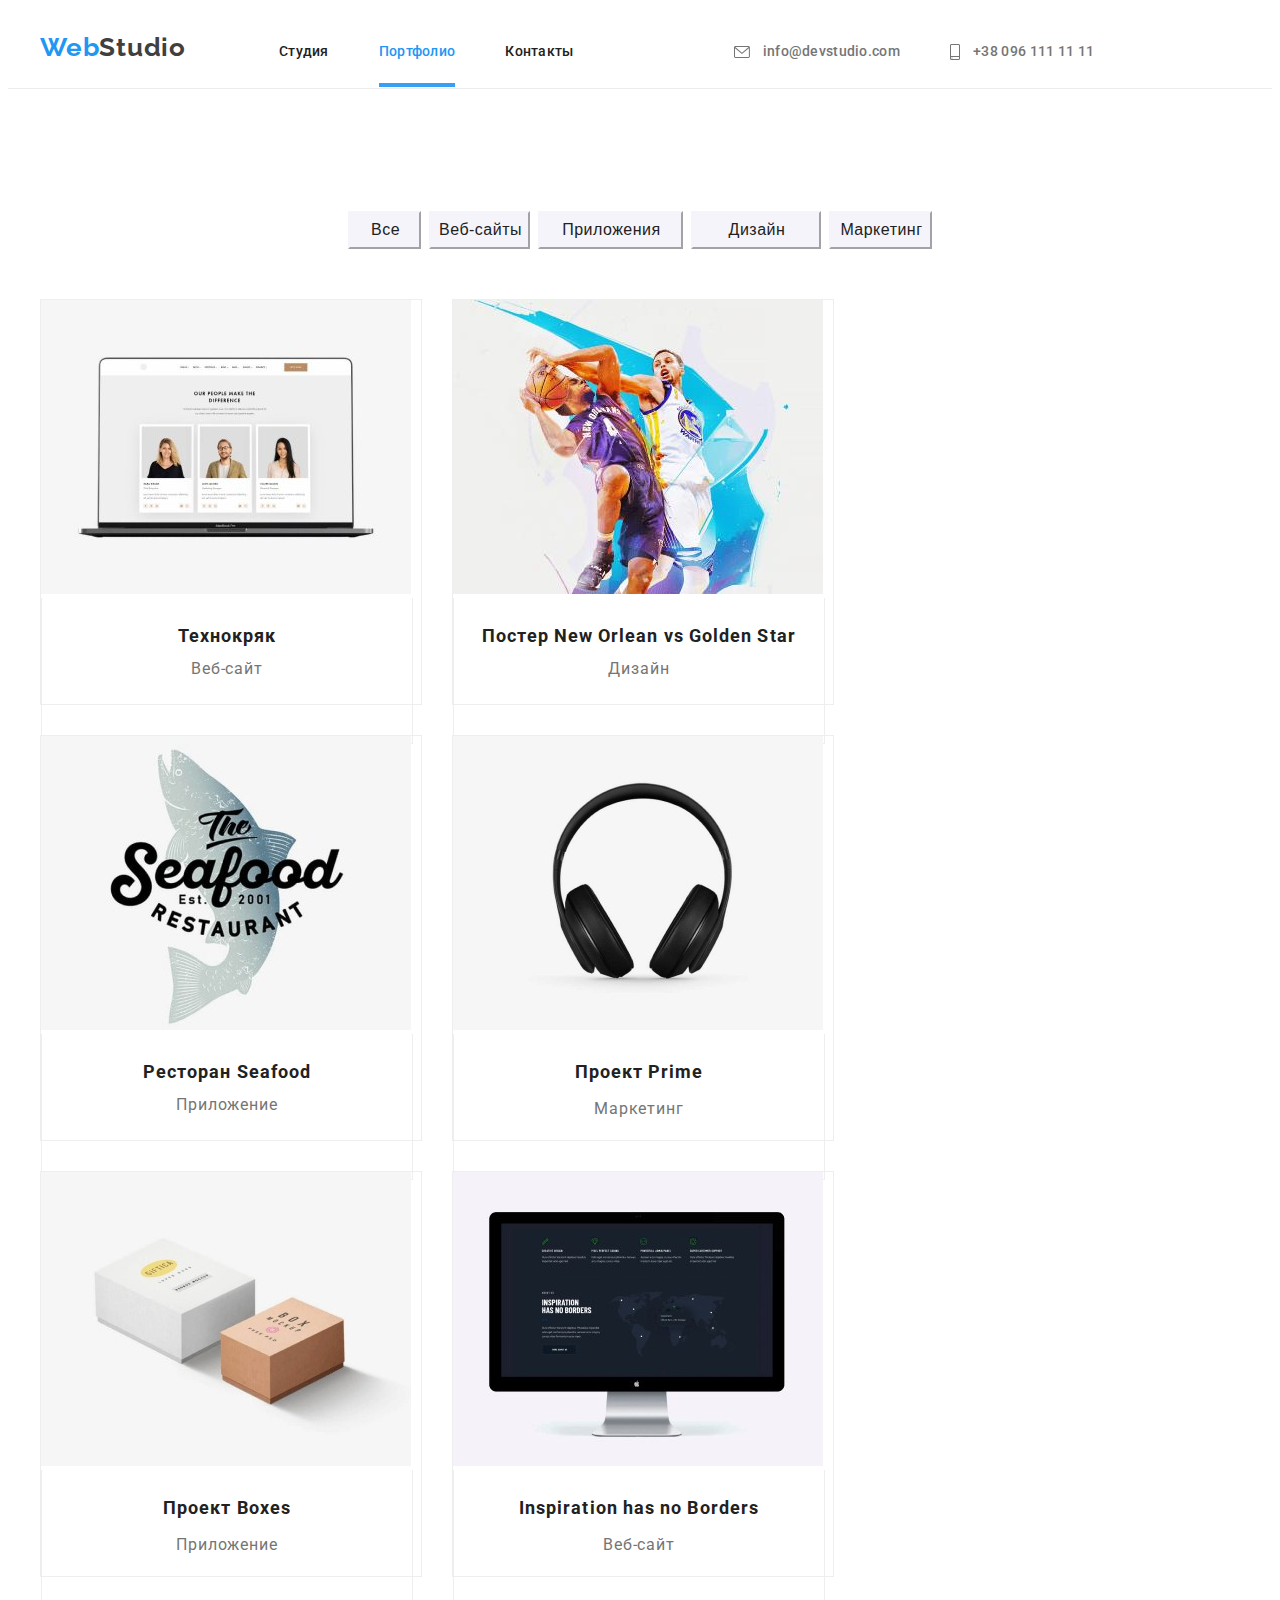
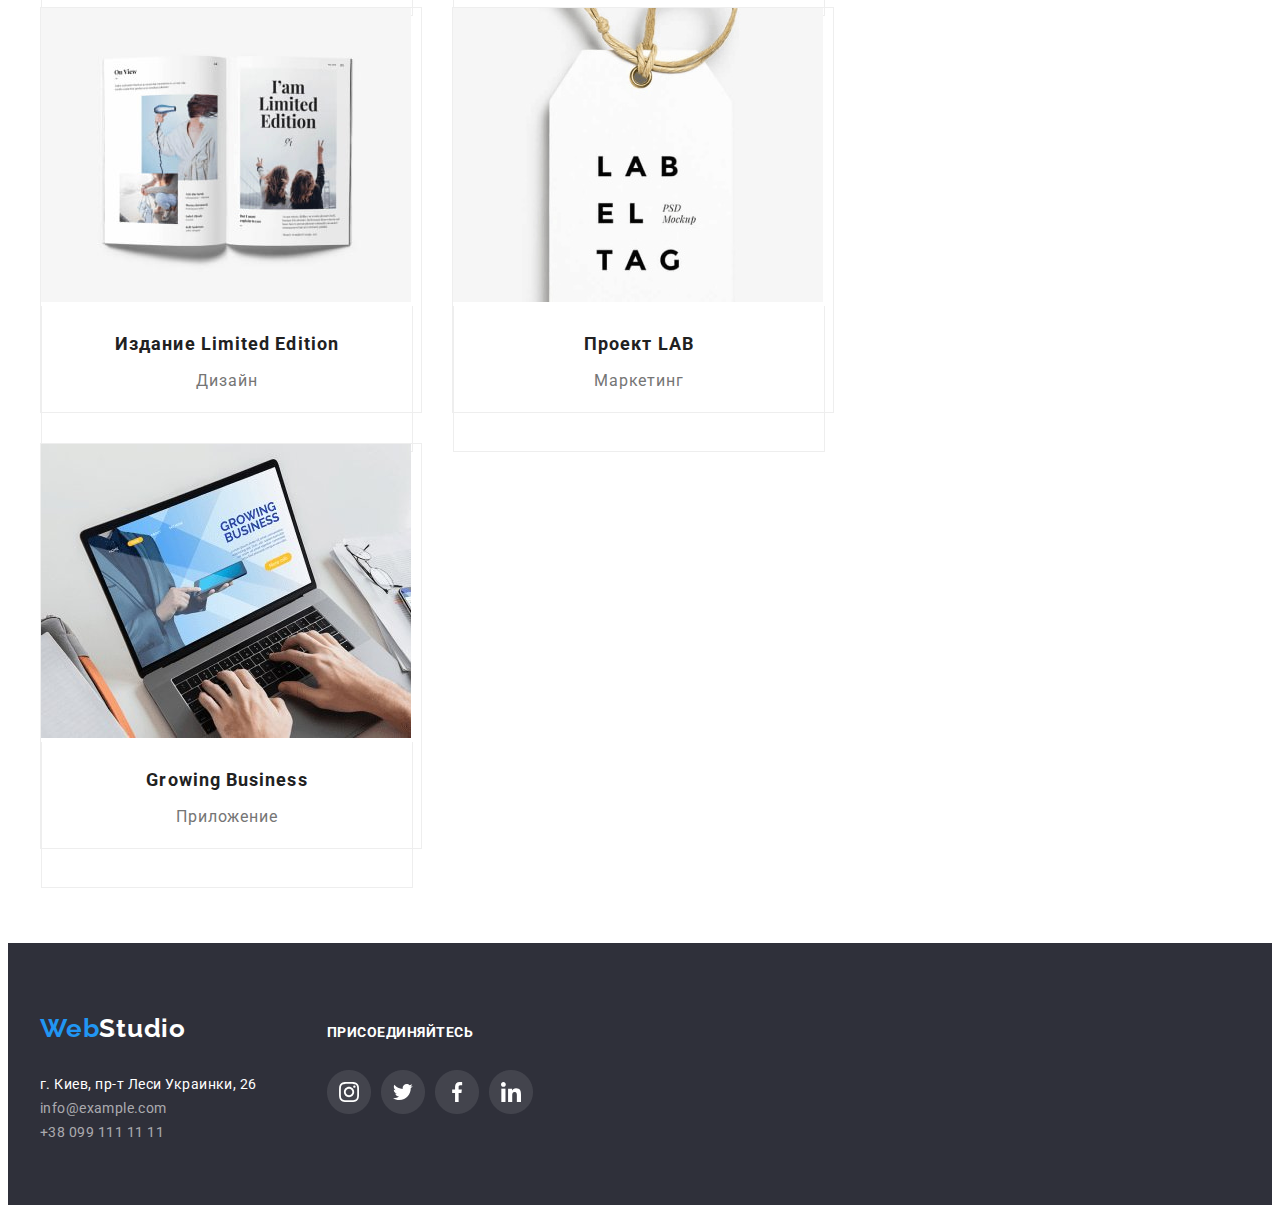
==== commit 69606ebc: "Change icons" ====
--- a/portfolio.html
+++ b/portfolio.html
@@ -184,24 +184,28 @@
                 <ul class="bottom-list-icon">
                     <li>
                         <a class="link-icon icon-1" href="">
+                            <img src="./images/ellipse.png" alt="Ссылка на страницу социальных сетей">
                             <svg class="below-icons">
                                 <use href="./images/icons.svg/symbol-defs.svg#icon-instagram"></use>
                             </svg></a>
                             <li>
                             <li>
                         <a class="link-icon icon-2" href="">
+                            <img src="./images/ellipse.png" alt="Ссылка на страницу социальных сетей">
                             <svg class="below-icons">
                                 <use href="./images/icons.svg/symbol-defs.svg#icon-twitter"></use>
                             </svg></a>
                             </li>
                             <li>
                         <a class="link-icon icon-3" href="">
+                            <img src="./images/ellipse.png" alt="Ссылка на страницу социальных сетей">
                             <svg class="below-icons">
                                 <use href="./images/icons.svg/symbol-defs.svg#icon-facebook"></use>
                             </svg></a>
                             </li>
                             <li>
                         <a class="link-icon icon-4" href="">
+                            <img src="./images/ellipse.png" alt="Ссылка на страницу социальных сетей">
                             <svg class="below-icons">
                                 <use href="./images/icons.svg/symbol-defs.svg#icon-linkedin"></use>
                             </svg></a>
--- a/css/style.css
+++ b/css/style.css
@@ -17,7 +17,6 @@
     margin-block-start: 0em;
     margin-block-end: 0em;
     margin-inline-start: 0px;
-
     margin-inline-end: 0px;
     padding-inline-start: 0px;
 }
@@ -45,8 +44,8 @@
   font-size: 14px;
   line-height: 1.14;
   letter-spacing: 0.02em;
-  color: #212121;
-  transition: background-color 250ms cubic-bezier(0.4, 0, 0.2, 1); 
+  color: rgba(33, 150, 243, 1);
+  transition: color 250ms cubic-bezier(0.4, 0, 0.2, 1); 
 }
 /* Add ps-style focus for item1 */
 .site-nav .item-1 a:focus {
@@ -99,7 +98,6 @@
   transition-property: background-color;
   transition-duration: 250ms ;
   transition-timing-function: cubic-bezier(0.4, 0, 0.2, 1);
-  animation-delay: 500ms;
 }
 /* Add style focus for adittional block */
 .list-tel .title:focus,
@@ -133,7 +131,6 @@
   transition-property: color;
   transition-duration: 250ms ;
   transition-timing-function: cubic-bezier(0.4, 0, 0.2, 1);
-  animation-delay: 500ms;
 }
  .list .e-mail {
   font-style: normal;
@@ -147,8 +144,6 @@
   transition-property: color;
   transition-duration: 250ms ;
   transition-timing-function: cubic-bezier(0.4, 0, 0.2, 1);
-  animation-delay: 500ms;
-
 }
 .list {
   display: flex;
@@ -166,7 +161,6 @@
   margin-right: 10px;
   vertical-align: middle;
   fill: rgba(117, 117, 117, 1);
-  transition: fill 350ms linear 1s;
 }
 .contact-mail {
   width: 10px;
@@ -182,6 +176,7 @@
   height: 16px;
   margin-right: 10px;
   fill: rgba(117, 117, 117, 1);
+  vertical-align: middle;
 }
 /*Add a ps-style focus for adittional block */
 .aside .tel:focus {
@@ -454,7 +449,6 @@
  transition-property: background-color;
  transition-duration: 250ms ;
  transition-timing-function: cubic-bezier(0.4, 0, 0.2, 1);
- animation-delay: 500ms;
 }
 .second-site-unit > .contact-1 {
  display: inline-flex;
@@ -464,8 +458,6 @@
  transition-property: background-color;
  transition-duration: 250ms ;
  transition-timing-function: cubic-bezier(0.4, 0, 0.2, 1);
- animation-delay: 500ms;
-
 }
 
 /* Start wrapper padding */
@@ -512,13 +504,13 @@
 }
  /* ADD ICONS SVG */  /* ADD ICONS SVG */
 .networks {
-  fill: #AFB1B8;
   width: 20px;
   height: 20px;
-
+  transition: fill 250ms cubic-bezier(0.4, 0, 0.2, 1);
 }
  .networks {
   fill:rgba(175, 177, 184, 1); 
+  transition: fill 250ms cubic-bezier(0.4, 0, 0.2, 1);
  }
 .icon-png {
   display: inline-flex;
@@ -531,10 +523,9 @@
   list-style:none;
   border-radius: 50%;
   flex-wrap: nowrap;
-  transition-property: background-color, fill;
-  transition-duration: 250ms ;
+  transition-property: background-color;
+  transition-duration: 350ms ;
   transition-timing-function: cubic-bezier(0.4, 0, 0.2, 1);
-  animation-delay: 500ms;
 }
 .icon-png:hover .networks use{
  fill: rgba(255, 255, 255, 1);
@@ -542,6 +533,12 @@
 /* .Customers our studio*/
 .icon-client > h2 {
   margin-bottom: 50px;
+  height: 42px;
+  font-weight: 700;
+  font-style: normal;
+  font-size: 36px;
+  line-height: 1.17;
+  text-align: center;
 }
 .figure {
   display: flex;
@@ -556,6 +553,7 @@
 }
 .figure:hover svg {
   fill:  rgba(33, 150, 243, 1);
+  transition: fill 250ms  cubic-bezier(0.4, 0, 0.2, 1);
 }
 .customers > li:hover {
 border: 1px solid  rgba(33, 150, 243, 1);
@@ -571,7 +569,7 @@
   list-style: none;
 } 
 .customers > li {
- transition: border 260ms linear 0.27s;
+ transition: border 250ms  cubic-bezier(0.4, 0, 0.2, 1);
  flex-basis: calc((100%-150px)/6);
  margin-right: 30px; 
  min-width: none;width: 172px;
@@ -624,9 +622,12 @@
 
 .list-employee a:hover {
    background-color: #2196f3;
+   transition: background-color 350ms cubic-bezier(0.4, 0, 0.2, 1);
 }
 .bottom-list-icon a:hover {
    background-color: #2196f3;
+   transition: background-color 250ms cubic-bezier(0.4, 0, 0.2, 1);
+
 }
 
 /* Icon for footer */         /* Icon for footer */
@@ -636,6 +637,7 @@
 }
 .below-icons {
   display: flex;
+  position: absolute;
   align-items: flex-end;
   justify-content: center;
   width: 20px;
@@ -653,12 +655,15 @@
   margin-inline-end: 0px;
   padding-inline-start: 0px;
 }
-
+.link-icon img {
+  display: block;
+  position: relative;
+}
 .link-icon {
   display: inline-flex;
   align-items: center;
   justify-content: center;
-  background-color: #4241413d;
+  background-color: rgba(255, 255, 255, 0,1);
   width: 44px;
   height: 44px;
   margin: 0;
@@ -669,7 +674,6 @@
   transition-property: background-color;
   transition-duration: 250ms ;
   transition-timing-function: cubic-bezier(0.4, 0, 0.2, 1);
-  animation-delay: 500ms;
   margin-right: 10px;
 }
 .block-icon {
@@ -863,7 +867,6 @@
   transition-property: background-color;
   transition-duration: 250ms ;
   transition-timing-function: cubic-bezier(0.4, 0, 0.2, 1);
-  animation-delay: 500ms;
 }
 
 
@@ -873,13 +876,13 @@
   font-size: 14px;
   line-height: 1.14;
   color:  #2196f3;
+  transition: color 250ms cubic-bezier(0.4, 0, 0.2, 1);
 }
 .item a {
   font-family: Roboto;
-  transition-property: background-color;
+  transition-property: color;
   transition-duration: 250ms ;
   transition-timing-function: cubic-bezier(0.4, 0, 0.2, 1);
-  animation-delay: 500ms;
   font-weight: 500;
   font-size: 14px;
   line-height: 1.14;
@@ -905,6 +908,7 @@
 .title .title-1:hover,
 .title .title-1:active {
   color: #2196f3;
+  transition: color 250ms  cubic-bezier(0.4, 0, 0.2, 1);
 }
 .item .e-mail:hover,
 .item .e-mail:focus {
@@ -923,12 +927,12 @@
 font-style: normal;
 font-size: 16px; 
 line-height: 1,6;
-letter-spacing: 0,3;
+letter-spacing: 0,3em;
 text-align: center;
-transition-property: background-color;
+transition-property: color;
 transition-duration: 250ms ;
-transition-timing-function: linear;
-animation-delay: 1000ms;
+transition-timing-function:  cubic-bezier(0.4, 0, 0.2, 1);
+
 }
 
 
@@ -950,6 +954,7 @@
 .titles .btn-option:hover,
 .titles .btn-option:focus {
 background-color: #2196F3;
+transition: background-color 850ms cubic-bezier(0.4, 0, 0.2, 1);
 color: #ffffff;
 box-shadow: 0px 2px 2px 0px #00000012;
 }
@@ -1102,6 +1107,7 @@
   height: 12px;
   margin-right: 10px;
   fill: rgba(117, 117, 117, 1);
+  vertical-align: middle;
 }
 .button {
 padding: 0px;
@@ -1133,8 +1139,6 @@
 transition-property: background-color;
 transition-duration: 250ms ;
 transition-timing-function: cubic-bezier(0.4, 0, 0.2, 1);
-animation-delay: 500ms;
-
 }
 .btn-option-size-second {
 font-weight: 500;
@@ -1207,7 +1211,8 @@
 }
 
 .projects-box {
-background: #FFFFFF;
+width: 370px;
+height: 105px;
 border: 1px solid #EEEEEE;
 border-top: 0px;
 padding: 20px 0px;
@@ -1262,7 +1267,12 @@
 .text {
   margin-top: 4px ;
 }
+.list-of-file > .feature:hover {
+  box-shadow: 1px 4px 6px 0px rgba(0, 0, 0, 0.16);
+  transition: background-color 250ms cubic-bezier(0.4, 0, 0.2, 1);
+}
 .list-of-file > .feature {
+  border: 1px solid rgba(238, 238, 238, 1);
   flex-basis: calc((100% - 3 * 30px)/3);
   list-style: none; 
   margin-left: 30px;
@@ -1395,6 +1405,7 @@
   background-color:rgba(33, 150, 243, 0.9);
   display: flex;
   align-items: flex-end;
+  transition: color 250ms  cubic-bezier(0.4, 0, 0.2, 1);
 }
 
  
@@ -1451,13 +1462,35 @@
 font-size: 18px;
 font-weight: 400;
 color: #ffffff;
+
 opacity: 0;
 width: 322px;
 height: 168px;
 }
 .hover-text:hover {
 background: rgba(33, 150, 243, 0.9); 
+transition: background-color 250ms cubic-bezier(0.4, 0, 0.2, 1);
 opacity: 1;
+}
+.projects-box:hover .hover-text {
+background: rgba(33, 150, 243, 0.9); 
+transition: background-color 250ms cubic-bezier(0.4, 0, 0.2, 1);
+opacity: 1;
+}
+.list-of-file .feature:hover .hover-text {
+background: rgba(33, 150, 243, 0.9); 
+transition: background-color 250ms cubic-bezier(0.4, 0, 0.2, 1);
+opacity: 1;
+}
+.list-of-file .feature:hover .hover-text a {
+display: inline-block;
+font-size: 18px;
+font-weight: 400;
+color: #ffffff;
+transition: color 250ms cubic-bezier(0.4, 0, 0.2, 1);
+opacity: 1;
+width: 322px;
+height: 168px;
 }
 .hover-text:hover a {
   opacity: 1; 
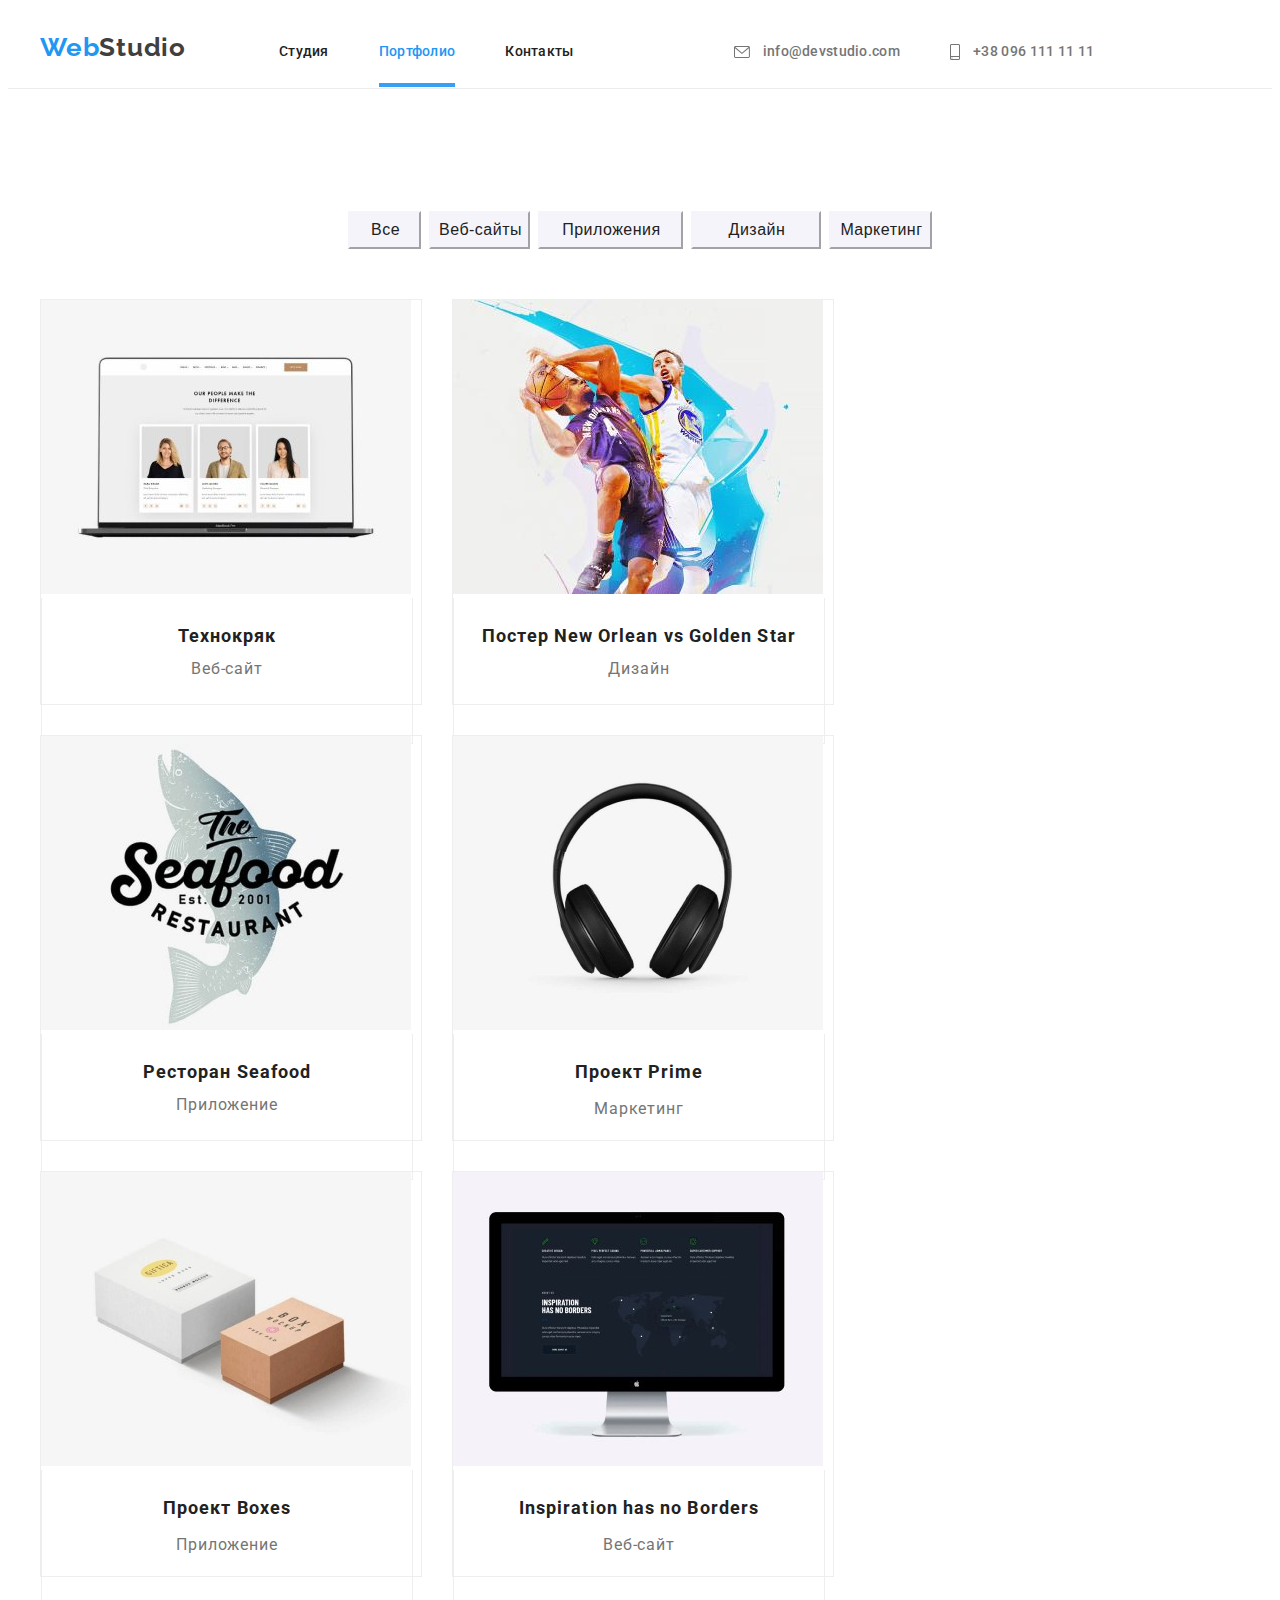
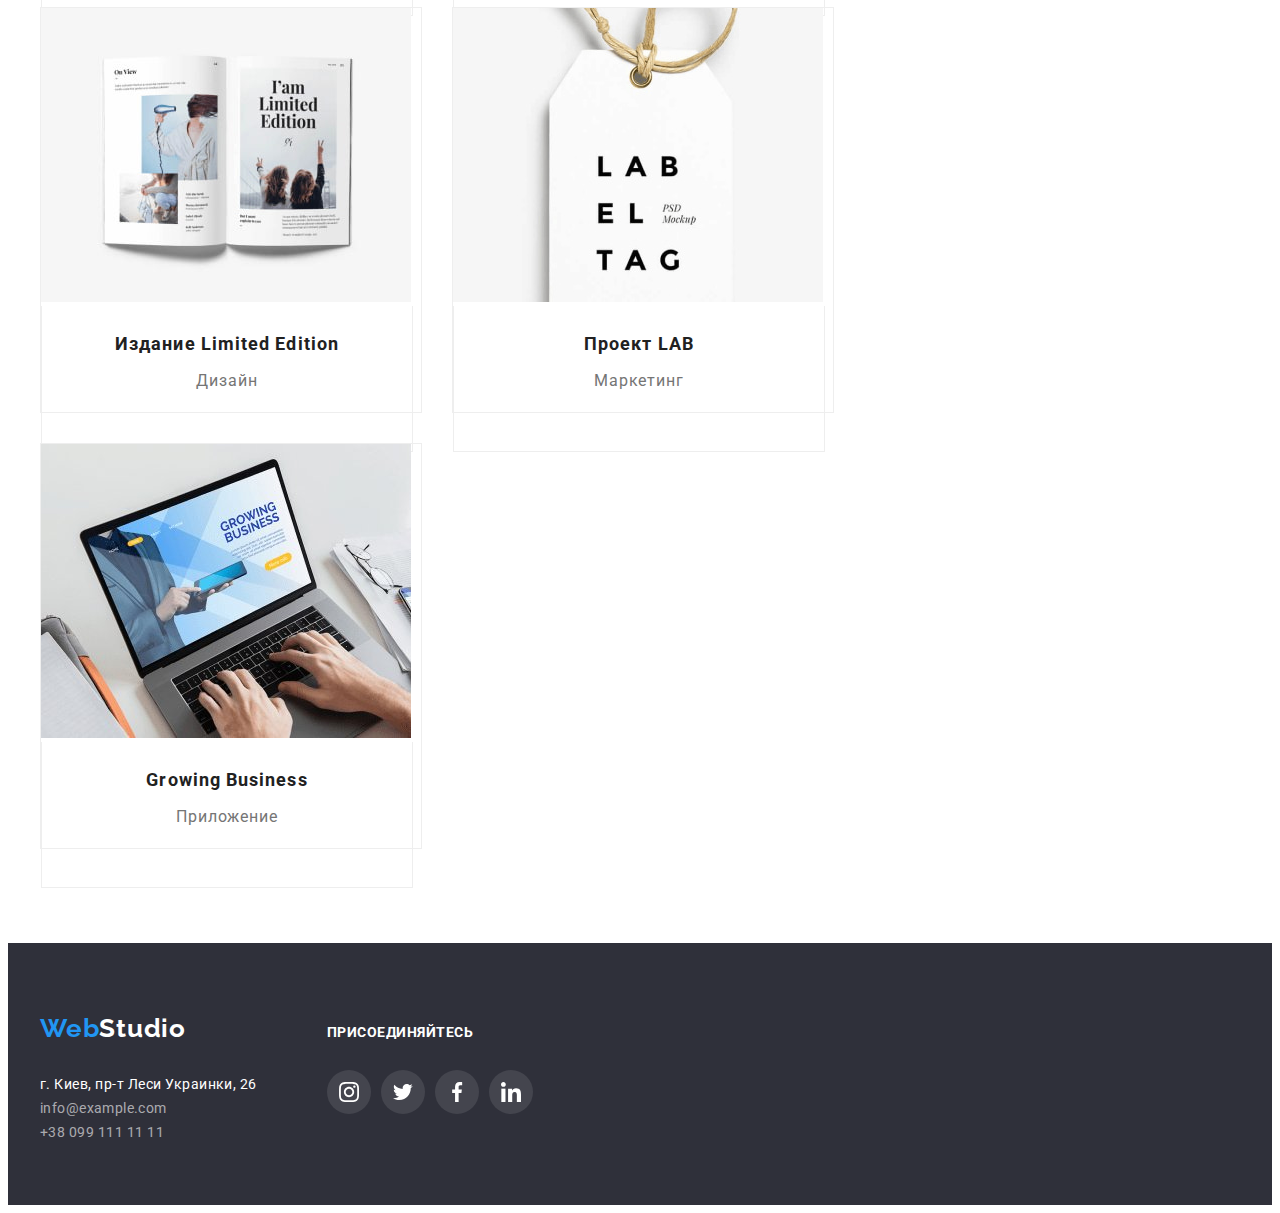
==== commit c51dd2cb: "Added bg" ====
--- a/portfolio.html
+++ b/portfolio.html
@@ -184,28 +184,28 @@
                 <ul class="bottom-list-icon">
                     <li>
                         <a class="link-icon icon-1" href="">
-                            <img src="./images/ellipse.png" alt="Ссылка на страницу социальных сетей">
+    
                             <svg class="below-icons">
                                 <use href="./images/icons.svg/symbol-defs.svg#icon-instagram"></use>
                             </svg></a>
                             <li>
                             <li>
                         <a class="link-icon icon-2" href="">
-                            <img src="./images/ellipse.png" alt="Ссылка на страницу социальных сетей">
+   
                             <svg class="below-icons">
                                 <use href="./images/icons.svg/symbol-defs.svg#icon-twitter"></use>
                             </svg></a>
                             </li>
                             <li>
                         <a class="link-icon icon-3" href="">
-                            <img src="./images/ellipse.png" alt="Ссылка на страницу социальных сетей">
+ 
                             <svg class="below-icons">
                                 <use href="./images/icons.svg/symbol-defs.svg#icon-facebook"></use>
                             </svg></a>
                             </li>
                             <li>
                         <a class="link-icon icon-4" href="">
-                            <img src="./images/ellipse.png" alt="Ссылка на страницу социальных сетей">
+
                             <svg class="below-icons">
                                 <use href="./images/icons.svg/symbol-defs.svg#icon-linkedin"></use>
                             </svg></a>
--- a/css/style.css
+++ b/css/style.css
@@ -663,7 +663,6 @@
   display: inline-flex;
   align-items: center;
   justify-content: center;
-  background-color: rgba(255, 255, 255, 0,1);
   width: 44px;
   height: 44px;
   margin: 0;
@@ -671,6 +670,7 @@
   list-style:none;
   border-radius: 50%;
   flex-wrap: nowrap;
+  background-color: rgba(255, 255, 255, 0.1);
   transition-property: background-color;
   transition-duration: 250ms ;
   transition-timing-function: cubic-bezier(0.4, 0, 0.2, 1);
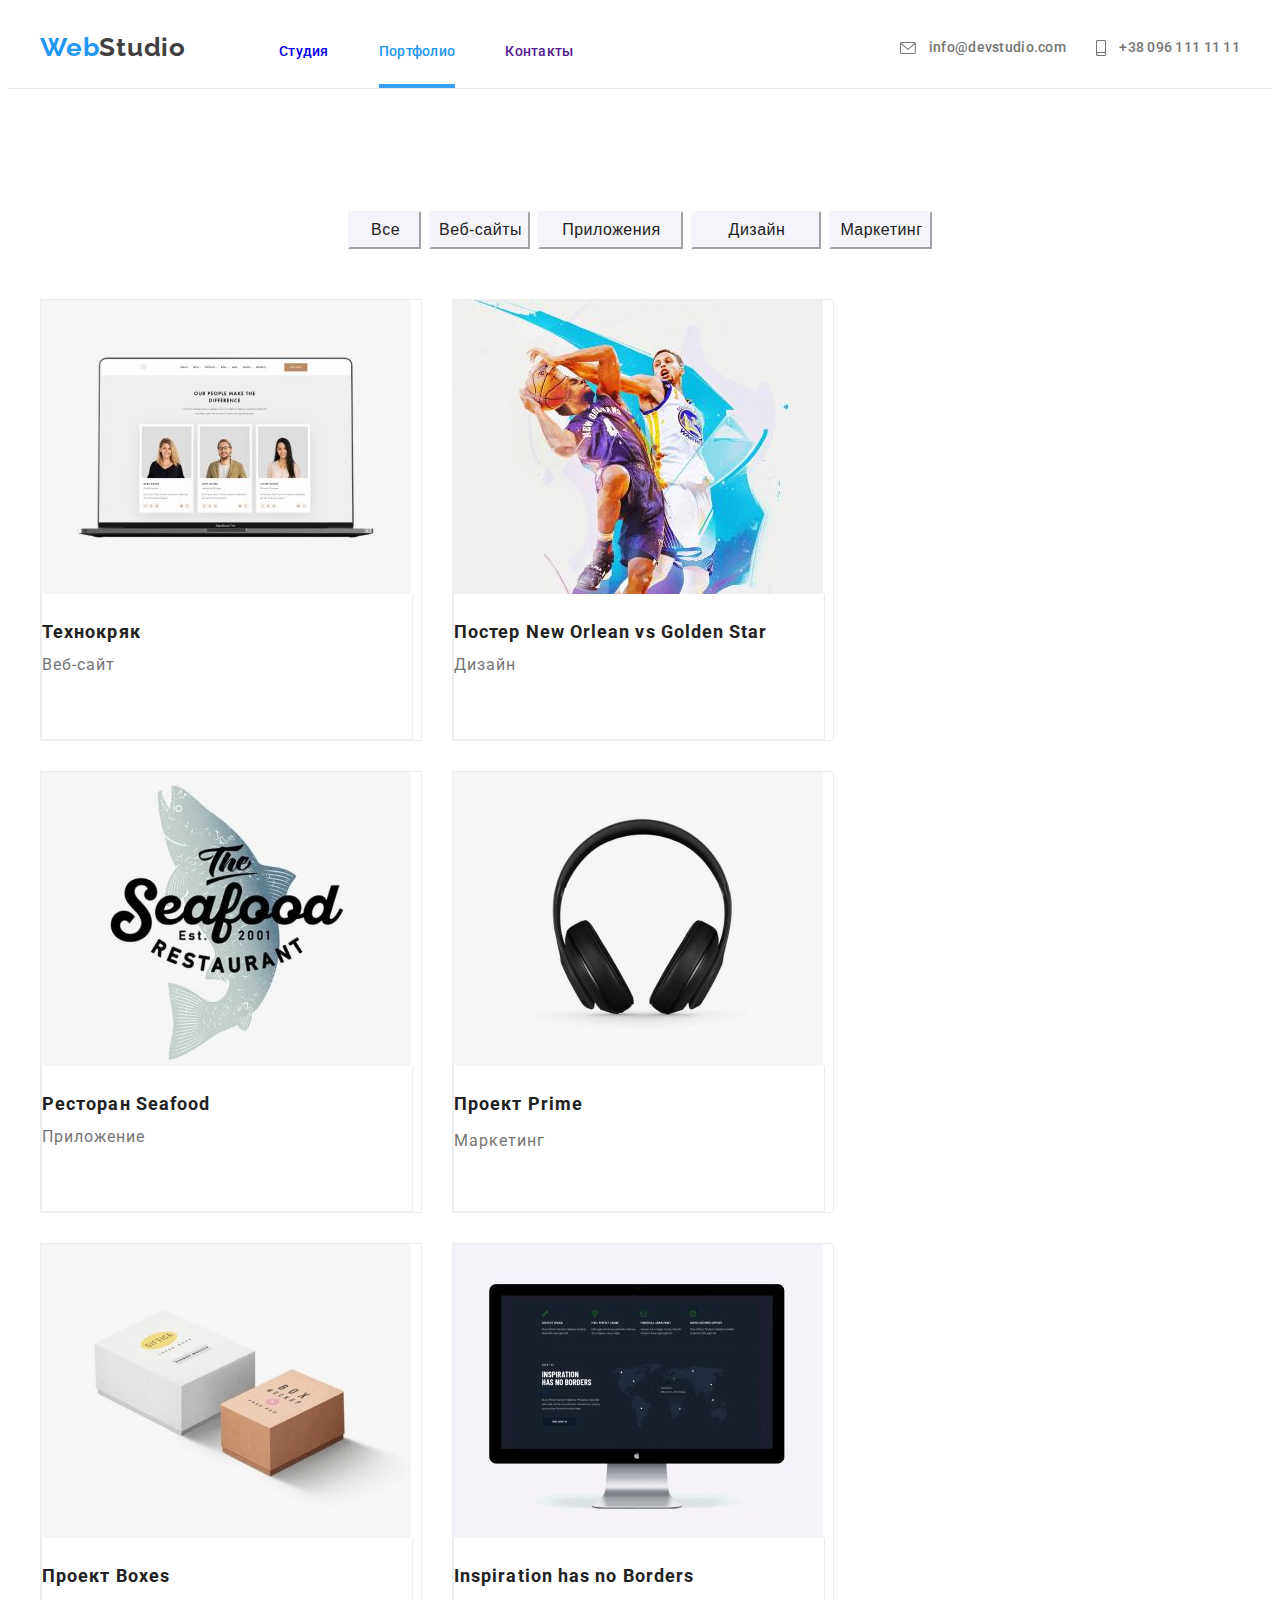
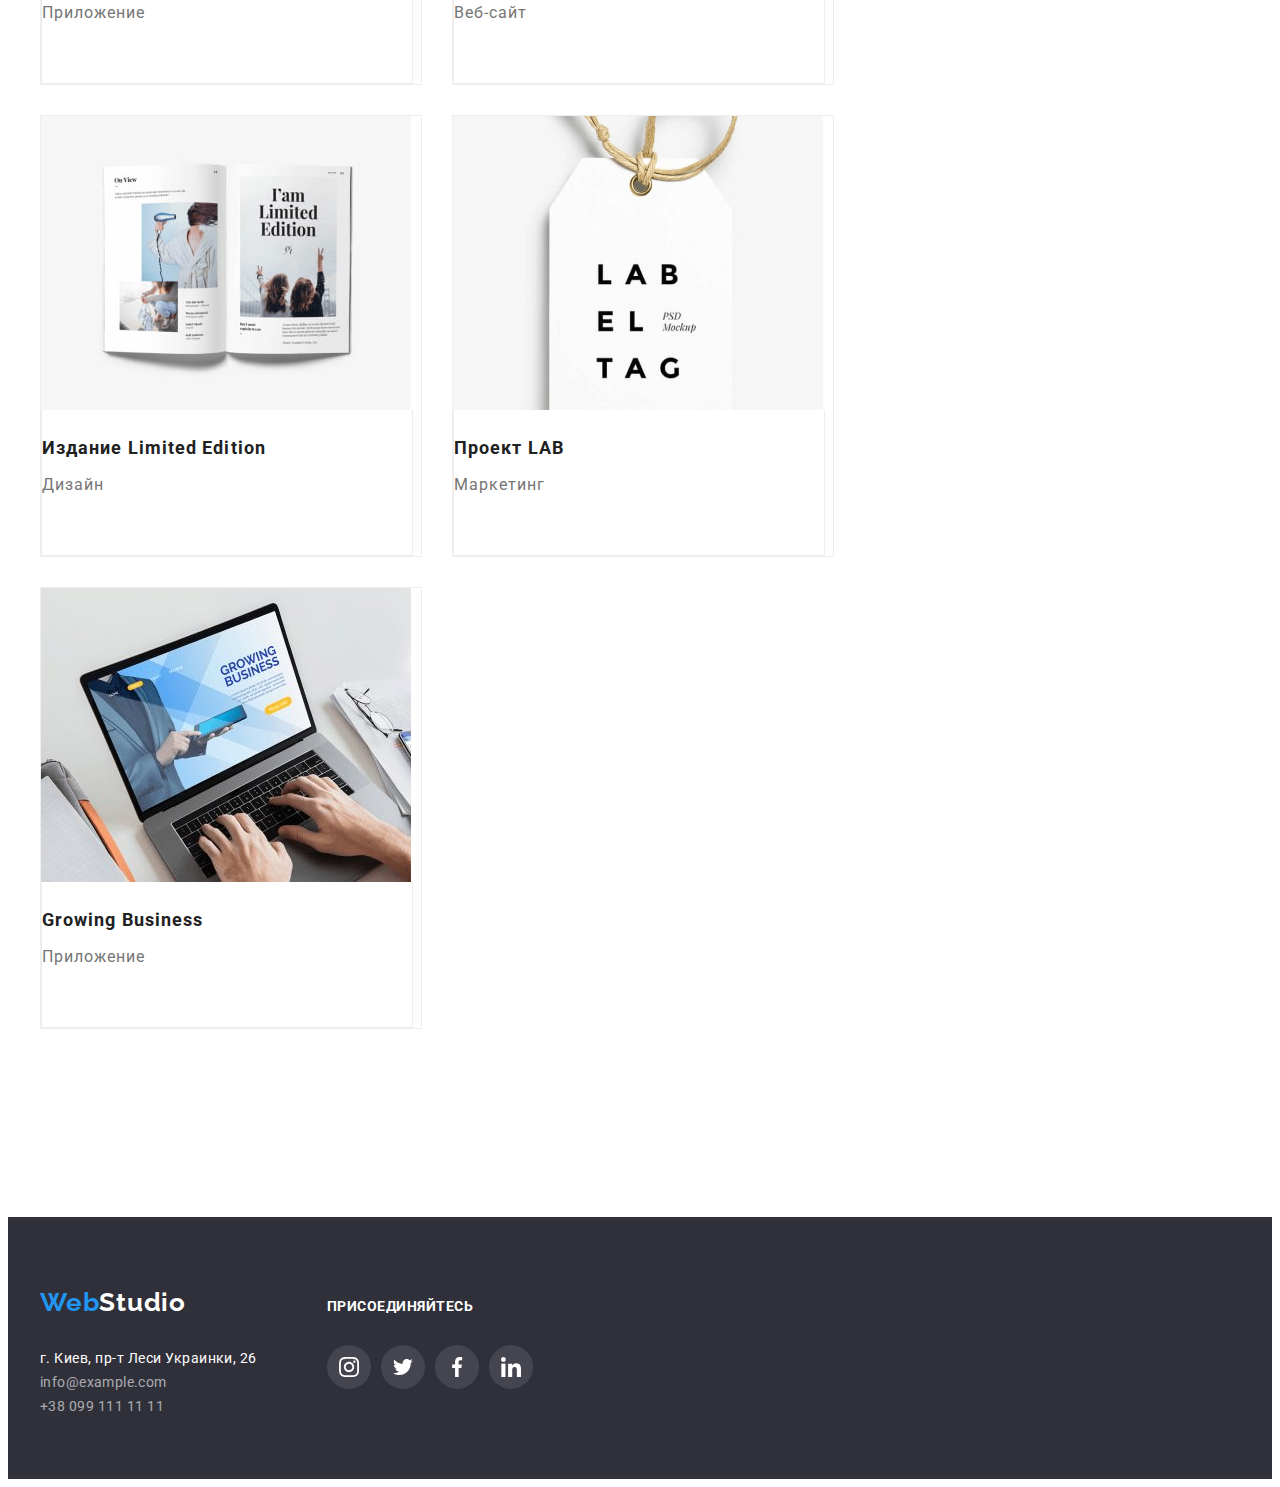
==== commit 5f8d10bf: "Delete hover psevdo-class text" ====
--- a/portfolio.html
+++ b/portfolio.html
@@ -1,5 +1,5 @@
 <!DOCTYPE html>
-<html lang="en">
+<html lang="ru">
 
 <head>
     <meta charset="UTF-8">
@@ -18,45 +18,45 @@
 </head>
 
 <body>
-    <header class="header-of-page">
-        <div class="container-1">
-            <nav class="net-menu">
-                <!-- Navigation-menu -->
-                <a aria-label="Ссылка на страницу" class="logo anch" href="./index.html" target="_self"><span
-                        class="half-1">Web</span>Studio</a>
-                <ul lang=ru class="sub-nav sub-nav-unit">
-                    <li class="title">
-                        <a class="title-1 dif-page" href="./index.html">Студия</a>
-                    </li>
-                    <li class="title">
-                        <a class="title-2 current dif-page" href="./portfolio.html">Портфолио</a>
-                    </li>
-                    <li class="title">
-                        <a class="title-1 dif-page" href="">Контакты</a>
+    <header class="header">
+        <div class="container header-contents">
+            <nav class="nav-container">
+                <a class="logo page-for-logo" href="./index.html" aria-label="Ссылка на страницу"><span
+                        class="bluecolor">Web</span>Studio</a>
+
+                <ul class="site-nav first-site-unit">
+                    <li class="item-1">
+                        <a class="link" href="./index.html">Студия</a>
+                    </li>
+                    <li>
+                        <a class="link current" href="./portfolio.html">Портфолио</a>
+                    </li>
+                    <li>
+                        <a class="link" href="">Контакты</a>
                     </li>
                 </ul>
 
-
-                <ul class="item sub-iteam-unit">
-                    <li class="town"><a class="e-mail"  href="mailto:info@devstudio.com">
+            </nav>
+            <!-- Adress -->
+            <ul class="list second-site-unit">
+                <li class="contact"><a class="e-mail" href="mailto:info@devstudio.com">
                         <svg class="contact-mail">
                             <use href="./images/icons.svg/symbol-defs.svg#icon-mail-hover"></use>
                         </svg>
-                         info@devstudio.com</a></li>
-                    <li><a class="tel" href="tel.+380961111111">
+                        info@devstudio.com</a></li>
+                <li class="contact-1"><a class="list-tel" href="tel.+380961111111">
                         <svg>
                             <use href="./images/icons.svg/symbol-defs.svg#icon-smartphone"></use>
                         </svg>
-                        +38 096 111 11 11</a></li>
-                </ul>
-            </nav>
+                        +38 096 111 11 11</a> </li>
+            </ul>
         </div>
     </header>
     <main class="main-content">
         <!-- Main content portfolio -->
-        <h1 class="visually-hidden ">Главная страница портфолио</h1>
-        <section lang="ru" class="section">
-            <div class="container-1">
+        <section class="section">
+            <h1 class="visually-hidden ">Главная страница портфолио</h1>
+            <div class="container container-1">
                 <h2 class="sub-header">Кнопки управления</h2>
                 <ul class="titles button">
                     <li>
@@ -80,90 +80,126 @@
                 <h2 class="visually-hidden ">Проекты нашей Студии</h2>
                 <!-- Скрыть заголовок -->
                 <article>
-                <ul class="list-of-file">
-                    <li class="feature">
-                        <a class="link-to-project" href="">
-                        <div class="hover-text"><a  class="text-p" href="">Технокряк это современная площадка распространения коронавируса. Компании используют эту платформу для цифрового
-                        шпионажа и атак на защищённые сервера конкурентов.</a></div>
-                    <span class="imagine-container"><img src="./images/portfolio-picture/img-1.jpg" alt="Ресторан морской еды"></span>
-                        <div class="projects-box">
-                        <h3 lang="en" class="paper">Технокряк</h3>
-                        <p>Веб-сайт</p><div>
-                        </a>
-                    </li>
-                    <li class="feature">
-                        <a class="link-to-project" href="">
-                        <div class="hover-text"><a href=""></a></div>
-             <span class="imagine-container"><img src="./images/portfolio-picture/img-2.jpg" alt="Ресторан морской еды"></span>
-                        <div class="projects-box">
-                        <h3 lang="en" class="paper">Постер New Orlean vs Golden Star</h3>
-                        <p>Дизайн</p></div>
-                        </a>
-                    </li>
-                    <li class="feature">
-                        <a class="link-to-project" href="">
-                        <div class="hover-text"><a href=""></a></div>
-            <span class="imagine-container"><img src="./images/portfolio-picture/img-3.jpg" alt="Ресторан морской еды"></span>
-                        <div class="projects-box"><h3 lang="en" class="paper">Ресторан Seafood</h3>
-                        <p>Приложение</p></div>
-                        </a>                        
-                    </li>
-                    <li class="feature">
-                        <a class="link-to-project" href="">
-                        <div class="hover-text"><a href=""></a></div>
-            <span class="imagine-container"><img src="images/portfolio-picture/img-4.jpg" alt="Главный проект"></span>
-                        <div class="projects-box"><h3 lang="en" class="paper">Проект Prime</h3>
-                        <p class="text">Маркетинг</p></div>
-                        </a>                     
-                    </li>
-                    <li class="feature">
-                        <a class="link-to-project" href="">
-                        <div class="hover-text"><a href="http://" target="_blank" rel="noopener noreferrer"></a></div>
-            <span class="imagine-container"><img src="images/portfolio-picture/img-5.jpg" alt="Проект коробки"></span>
-                        <div class="projects-box"><h3 lang="en" class="paper">Проект Boxes</h3>
-                        <p class="text">Приложение</p></div>
-                        </a>
-                    </li>
-
-                    <li class="feature">
-                        <a class="link-to-project" href="">
-                        <div class="hover-text"><a href=""></a></div>
-            <span class="imagine-container"><img src="images/portfolio-picture/img-6.jpg" alt="Нет границ вдохновения"></span>
-                        <div class="projects-box"><h3 lang="en" class="paper">Inspiration has no Borders</h3>
-                        <p class="text">Веб-сайт</p></div>
-                        </a>
-                    </li>
-
-                    <li class="feature">
-                        <a class="link-to-project" href="">
-                        <div class="hover-text"><a href=""></a></div>
-            <span class="imagine-container"><img src="images/portfolio-picture/img-7.jpg" alt="Изданые ограниченный випуск"></span>
-                        <div class="projects-box"><h3 lang="en" class="paper">Издание Limited Edition</h3>
-                        <p class="text">Дизайн</p></div>
-                        </a>
-                    </li>
-
-                    <li class="feature">
-                        <a class="link-to-project" href="">
-                        <div class="hover-text"><a href=""></a></div>
-            <span class="imagine-container"><img src="images/portfolio-picture/img-8.jpg" alt="Проект ЛАБ"></span>
-                        <div class="projects-box"><h3 lang="en" class="paper">Проект LAB</h3>
-                        <p class="text">Маркетинг</p></div>
-                        </a>
-                    </li>
-
-                    <li class="feature">
-                        <a class="link-to-project" href="">
-                        <div class="hover-text"><a href=""></a></div>
-            <span class="imagine-container"><img src="images/portfolio-picture/img-9.jpg" alt="Возрастающий бизнес"></span>
-                        <div class="projects-box"><h3 lang="en" class="paper">Growing Business</h3>
-                        <p class="text">Приложение</p></div>
-                        </a>
-                    </li>
-                </ul>
+                    <ul class="list-of-file">
+                        <li class="feature">
+                            <a class="link-to-project" href="">
+                                <div class="imagine-container">
+                                    <img src="./images/portfolio-picture/img-1.jpg" alt="Ресторан морской еды">
+                                    <div class="hover-text">
+                                        <p class="text-p" href="">Технокряк это современная площадка
+                                            распространения коронавируса. Компании используют эту платформу для
+                                            цифрового
+                                            шпионажа и атак на защищённые сервера конкурентов.
+                                        </p>
+                                    </div>
+                                    </div>
+                                <div class="projects-box">
+                                    <h3 class="paper">Технокряк</h3>
+                                    <p>Веб-сайт</p>
+                                </div>
+                            </a>
+                        </li>
+                        <li class="feature">
+                            <a class="link-to-project" href="">
+                                
+                                <div class="imagine-container">
+                                    <img class="imagine-container" src="./images/portfolio-picture/img-2.jpg" alt="Ресторан морской еды">
+                                    <div class="hover-card">
+                                    
+                                    </div>
+                                </div>
+                                <div class="projects-box">
+                                    <h3 class="paper">Постер New Orlean vs Golden Star</h3>
+                                    <p>Дизайн</p>
+                                </div>
+                               
+                            </a>
+                        </li>
+                        <li class="feature">
+                            <a class="link-to-project" href="">
+                                <div class="imagine-container"><img src="./images/portfolio-picture/img-3.jpg" alt="Ресторан морской еды">
+                                <div class="hover-card"></div></div>
+                                <div class="projects-box">
+                                    <h3 class="paper">Ресторан <span lang="en">Seafood</span> </h3>
+                                    <p>Приложение</p>
+                                </div>
+                            </a>
+                        </li>
+                        <li class="feature">
+                            <a class="link-to-project" href="">
+
+                                <div class="imagine-container"><img src="images/portfolio-picture/img-4.jpg"  alt="Главный проект">
+                                        <div class="hover-card"></div></div>
+                                <div class="projects-box">
+                                    <h3 class="paper">Проект <span lang="en">Prime</span></h3>
+                                    <p class="text">Маркетинг</p>
+                                </div>
+                            </a>
+                        </li>
+                        <li class="feature">
+                            <a class="link-to-project" href="">
+                                <div  class="imagine-container"><img src="images/portfolio-picture/img-5.jpg" alt="Проект коробки">
+                                        <div class="hover-card"></div></div>
+                                <div class="projects-box">
+                                    <h3 class="paper">Проект <span lang="en">Boxes</span> </h3>
+                                    <p class="text">Приложение</p>
+                                </div>
+
+                            </a>
+                        </li>
+                        <li class="feature">
+                            <a class="link-to-project" href="">
+                                <div  class="imagine-container"><img src="images/portfolio-picture/img-6.jpg"
+                                        alt="Нет границ вдохновения">
+                                        <div class="hover-card"></div></div>
+                                <div class="projects-box">
+                                    <h3 lang="en" class="paper">Inspiration has no Borders</h3>
+                                    <p class="text">Веб-сайт</p>
+                                </div>
+
+                            </a>
+                        </li>
+                        <li class="feature">
+                            <a class="link-to-project" href="">
+                                <div  class="imagine-container">
+                                    <img src="images/portfolio-picture/img-7.jpg"
+                                        alt="Изданые ограниченный випуск">
+                                        <div class="hover-card"></div>
+                                    </div>
+                                <div class="projects-box">
+                                    <h3 class="paper">Издание <span lang="en">Limited Edition</span></h3>
+                                    <p class="text">Дизайн</p>
+                                </div>
+ 
+                            </a>
+                        </li>
+                        <li class="feature">
+                            <a class="link-to-project" href="">
+                                <div class="imagine-container"><img src="images/portfolio-picture/img-8.jpg"
+                                        alt="Проект ЛАБ">
+                                        <div class="hover-card"></div></div>
+                                <div class="projects-box">
+                                    <h3 class="paper">Проект <span lang="en">LAB</span></h3>
+                                    <p class="text">Маркетинг</p>
+                                </div>
+
+                            </a>
+                        </li>
+                        <li class="feature">
+                            <a class="link-to-project" href="">
+                                <div  class="imagine-container"><img src="images/portfolio-picture/img-9.jpg"
+                                        alt="Возрастающий бизнес">
+                                        <div class="hover-card"></div></div>
+                                <div class="projects-box">
+                                    <h3 lang="en" class="paper">Growing Business</h3>
+                                    <p class="text">Приложение</p>
+                                </div>
+                            </a>
+                        </li>
+                    </ul>
                 </article>
 
-           
+            </div>
         </section>
     </main>
     <!--The end of the main content-->
@@ -184,37 +220,37 @@
                 <ul class="bottom-list-icon">
                     <li>
                         <a class="link-icon icon-1" href="">
-    
+
                             <svg class="below-icons">
                                 <use href="./images/icons.svg/symbol-defs.svg#icon-instagram"></use>
                             </svg></a>
-                            <li>
-                            <li>
+                    <li>
+                    <li>
                         <a class="link-icon icon-2" href="">
-   
+
                             <svg class="below-icons">
                                 <use href="./images/icons.svg/symbol-defs.svg#icon-twitter"></use>
                             </svg></a>
-                            </li>
-                            <li>
+                    </li>
+                    <li>
                         <a class="link-icon icon-3" href="">
- 
+
                             <svg class="below-icons">
                                 <use href="./images/icons.svg/symbol-defs.svg#icon-facebook"></use>
                             </svg></a>
-                            </li>
-                            <li>
+                    </li>
+                    <li>
                         <a class="link-icon icon-4" href="">
 
                             <svg class="below-icons">
                                 <use href="./images/icons.svg/symbol-defs.svg#icon-linkedin"></use>
                             </svg></a>
-                            </li>
+                    </li>
                 </ul>
             </div>
         </div>
     </footer>
-   
+
 </body>
 
 </html>--- a/css/style.css
+++ b/css/style.css
@@ -4,7 +4,9 @@
   --internal-light-dark: #ffffff;
   --permanent-color: rgba(255, 255, 255, 0.6);
 }
-
+img {
+  display: block;
+}
 ul {
   list-style: none;
   margin: 0;
@@ -13,16 +15,38 @@
 a {
   text-decoration: none;
 }
-ul {
-    margin-block-start: 0em;
-    margin-block-end: 0em;
-    margin-inline-start: 0px;
-    margin-inline-end: 0px;
-    padding-inline-start: 0px;
-}
+/* Helping items */
+header {
+  letter-spacing: 0.02em;
+}
+main {
+  letter-spacing: 0.06em;
+}
+footer {
+  letter-spacing: 0.03em;
+}
+
+.section {
+  padding-top: 94px;
+  padding-bottom: 94px;
+}
+
+.container {
+  width: 1200px;
+  padding-left: 15px;
+  padding-right: 15px;
+  margin-left: auto;
+  margin-right: auto;
+}
+
+/* ==== header section start ==== */
+.header {
+  border-bottom: 1px solid rgba(236, 236, 236, 1);
+}
+
 /* Шрифт для логотипа */
 .logo .bluecolor {
-color: #2196F3;
+  color: #2196f3;
 }
 .logo {
   color: black;
@@ -39,48 +63,53 @@
   color: #080545;
 }
 /* Шрифт навигации */
-.site-nav .item-1 > a {
+.site-nav .link-2 {
   font-weight: 500;
   font-size: 14px;
   line-height: 1.14;
   letter-spacing: 0.02em;
   color: rgba(33, 150, 243, 1);
-  transition: color 250ms cubic-bezier(0.4, 0, 0.2, 1); 
-}
-/* Add ps-style focus for item1 */
-.site-nav .item-1 a:focus {
-  color: #2196f3;
-}
+  transition: color 250ms cubic-bezier(0.4, 0, 0.2, 1);
+}
+
 /* Шрифт навигации */
-.site-nav a {
+.site-nav .link {
   font-weight: 500;
   font-size: 14px;
   line-height: 1.14;
   letter-spacing: 0.02em;
-  color: #212121;
-}
-
+  transition: color 250ms cubic-bezier(0.4, 0, 0.2, 1);
+}
 
 /* Add ps-style hover and active for nav unit */
-
-.site-nav .item-1 .link:hover,
-.site-nav .item-1 .link:active {
-  color: #2196f3;
-  
-}
 .site-nav .link:hover,
-.site-nav .link:active {
-  color: #2196f3; 
-}
 .site-nav .link:focus {
-  color: #080545;
-}
+  color: #2196f3;
+}
+
+.site-nav .current {
+  position: relative;
+  color: #2196f3;
+}
+
+.site-nav .current:after {
+  display: block;
+  width: 100%;
+  height: 4px;
+  content: '';
+  position: absolute;
+  left: 0;
+  bottom: -28px;
+
+  background-color: rgba(33, 150, 243, 0.9);
+}
+
 .list .list-tel:hover {
-color: #2196F3;
+  color: #2196f3;
 }
 /* Bright-hover-icons */
 .list .e-mail:hover {
-color: #2196F3;  
+  color: #2196f3;
 }
 .e-mail:hover .contact-mail {
   fill: var(--basic-bg-color);
@@ -96,7 +125,7 @@
   letter-spacing: 0.02em;
   color: #2196f3;
   transition-property: background-color;
-  transition-duration: 250ms ;
+  transition-duration: 250ms;
   transition-timing-function: cubic-bezier(0.4, 0, 0.2, 1);
 }
 /* Add style focus for adittional block */
@@ -105,10 +134,10 @@
   color: #080545;
 }
 h3 {
-    margin-block-start: 0em;
-    margin-block-end: 0em;
-    margin-inline-start: 0px;
-    margin-inline-end: 0px;
+  margin-block-start: 0em;
+  margin-block-end: 0em;
+  margin-inline-start: 0px;
+  margin-inline-end: 0px;
 }
 /* Дополнительная навигация */
 .title {
@@ -124,25 +153,25 @@
   font-weight: 500;
   font-size: 14px;
   padding-top: 32px;
-  padding-bottom: 32px; 
+  padding-bottom: 32px;
   color: #757575;
-  line-height: 1.14;                      
+  line-height: 1.14;
   letter-spacing: 0.02em;
   transition-property: color;
-  transition-duration: 250ms ;
+  transition-duration: 250ms;
   transition-timing-function: cubic-bezier(0.4, 0, 0.2, 1);
 }
- .list .e-mail {
+.list .e-mail {
   font-style: normal;
   font-weight: 500;
   font-size: 14px;
   padding-top: 32px;
-  padding-bottom: 32px; 
+  padding-bottom: 32px;
   line-height: 1.14;
   letter-spacing: 0.02em;
   color: #757575;
   transition-property: color;
-  transition-duration: 250ms ;
+  transition-duration: 250ms;
   transition-timing-function: cubic-bezier(0.4, 0, 0.2, 1);
 }
 .list {
@@ -164,12 +193,11 @@
 }
 .contact-mail {
   width: 10px;
-  height: 16px; 
+  height: 16px;
 }
 /*Add a ps-style focus for header */
 .tel:hover svg {
   fill: rgba(33, 150, 243, 1);
-  
 }
 .tel svg {
   width: 10px;
@@ -178,6 +206,9 @@
   fill: rgba(117, 117, 117, 1);
   vertical-align: middle;
 }
+
+/* ==== header section end ==== */
+
 /*Add a ps-style focus for adittional block */
 .aside .tel:focus {
   color: #2196f3;
@@ -194,37 +225,38 @@
 }
 /* letter-spacing */
 .caption h2,
-h3, h4 {
-  letter-spacing: 0.03em;
-}
+h3,
 h4 {
-font-size: 36px;
-font-weight: 700;
-text-align: center;
-line-height: 1.17;
-font-style: normal;
+  letter-spacing: 0.03em;
+}
+h4 {
+  font-size: 36px;
+  font-weight: 700;
+  text-align: center;
+  line-height: 1.17;
+  font-style: normal;
 }
 .caption p {
   letter-spacing: 0.03em;
 }
-.f-section{
-  width: 1600px;
+
+/* ==== hero section start ==== */
+.f-section {
+  max-width: 1600px;
   margin-left: auto;
   margin-right: auto;
 }
 
 /*Color page*/
 .wrapper {
-   height: 600px;
-   background-image: linear-gradient(
-  to right,
-  rgba(47, 48, 58, 0.4),
-  rgba(47, 48, 58, 0.4)),
-  url("../images/img-overlay.svg");
- 
-}
-/*Color page*/
-
+  height: 600px;
+  background-image: linear-gradient(
+      to right,
+      rgba(47, 48, 58, 0.4),
+      rgba(47, 48, 58, 0.4)
+    ),
+    url('../images/img-overlay.svg');
+}
 
 /* Header-1 */
 .wrapper .first-unit {
@@ -234,7 +266,7 @@
   font-size: 44px;
   text-transform: uppercase;
   text-align: center;
-  color: #ffffff; 
+  color: #ffffff;
   width: 800px;
   padding-top: 200px;
   margin-bottom: 40px;
@@ -260,6 +292,23 @@
   padding-bottom: 210px;
 }
 
+.wrapper .button {
+  padding: 0px;
+  margin: 0px;
+  display: flex;
+  margin-left: auto;
+  margin-right: auto;
+  transition-property: background-color;
+}
+
+/* ==== hero section end ==== */
+
+/* ==== features section start ==== */
+.features {
+  padding-bottom: 0;
+}
+
+/* ==== features section end ==== */
 /* "List" */
 .activity-list .items p {
   font-weight: 400;
@@ -315,14 +364,13 @@
 .basement {
   letter-spacing: 0.03em;
   background-color: #2f303a;
-  padding-top: 60px; 
+  padding-top: 60px;
   padding-bottom: 60px;
   width: auto;
   padding-left: 15px;
   padding-right: 15px;
   margin-left: auto;
   margin-right: auto;
-  
 }
 /* Шрифт к футтеру logo*/
 .logotype .site-link {
@@ -363,53 +411,18 @@
   color: rgba(255, 255, 255, 0.6);
 }
 
-
 /* Start flexbox model */
 
-  .customers-of-companies {
-  width: 1200px;
-  padding-left: 15px;
-  padding-right: 15px;
+.bussines-box {
+  background-color: #f5f4fa;
   margin-left: auto;
   margin-right: auto;
-  margin-bottom: 94px;
-  }
-
-
- .section {
-  margin-top: 94px;
- }
- img {
-  display: block;
-  padding: 0px;
-  margin: 0px;
- }
- .container {
-  width: 1200px;
-  padding-left: 15px;
-  padding-right: 15px;
-  margin-left: auto;
-  margin-right: auto;
-}
-
-.bussines-box {
- width: 1600px;
- background-color: #F5F4FA;
- margin-left: auto;
- margin-right: auto;
- padding-top: 94px;
- padding-bottom: 94px;
-}
-area {
-    width: 1200px;
-    margin-left: auto;
-    margin-right: auto;
-    background-color: #F5F4FA;
+  padding-top: 94px;
+  padding-bottom: 94px;
 }
 
 .head-container {
   display: flex;
- 
 }
 .first-site-unit {
   display: inline-flex;
@@ -417,15 +430,15 @@
   margin-left: 93px;
 }
 
-.nav-container  {
+.nav-container {
   display: flex;
   flex-direction: row;
   align-items: baseline;
   text-align: center;
 }
 .header-contents {
- display: flex; 
- align-self: baseline;
+  display: flex;
+  align-self: baseline;
 }
 /* Margin for header */
 .site-nav li {
@@ -434,7 +447,7 @@
   margin-right: 50px;
 }
 .site-nav li:last-child {
- margin-right: 0; 
+  margin-right: 0;
 }
 .nav-container .page-for-logo {
   display: inline-flex;
@@ -442,76 +455,57 @@
 }
 
 .second-site-unit .contact {
- display: inline-flex;
- flex-direction: row-reverse;
- margin-right: 30px;
- vertical-align: middle;
- transition-property: background-color;
- transition-duration: 250ms ;
- transition-timing-function: cubic-bezier(0.4, 0, 0.2, 1);
+  display: inline-flex;
+  flex-direction: row-reverse;
+  margin-right: 30px;
+  vertical-align: middle;
+  transition-property: background-color;
+  transition-duration: 250ms;
+  transition-timing-function: cubic-bezier(0.4, 0, 0.2, 1);
 }
 .second-site-unit > .contact-1 {
- display: inline-flex;
- flex-direction: row-reverse;
- align-self: center;
- vertical-align: middle;
- transition-property: background-color;
- transition-duration: 250ms ;
- transition-timing-function: cubic-bezier(0.4, 0, 0.2, 1);
-}
-
-/* Start wrapper padding */
-.wrapper .button {
-padding: 0px;
-margin: 0px;
-display: flex;
-margin-left: auto;
-margin-right: auto;
-transition-property: background-color;
- 
-}
+  display: inline-flex;
+  flex-direction: row-reverse;
+  align-self: center;
+  vertical-align: middle;
+  transition-property: background-color;
+  transition-duration: 250ms;
+  transition-timing-function: cubic-bezier(0.4, 0, 0.2, 1);
+}
+
 /* hidden h2 */
 .sub-title {
   visibility: hidden;
 }
 .activity-list {
-display: flex;
+  display: flex;
 }
 .activity-list .items {
   flex-basis: 270px;
   margin-right: 30px;
 }
 .activity-list .items:last-child {
- margin-right: 0px;
-}
- /* ADD PICTURES SVG */
+  margin-right: 0px;
+}
+/* ADD PICTURES SVG */
 .rectangle {
   display: inline-flex;
   justify-content: center;
   align-items: center;
   width: 270px;
   height: 120px;
-  background-color: #F5F4FA;
+  background-color: #f5f4fa;
   border-radius: 4px;
   text-decoration: none;
 }
 .pic-1 {
-width: 70px;
-height: 70px;
+  width: 70px;
+  height: 70px;
 }
 .pic-1 use {
-    width: 100%;
-}
- /* ADD ICONS SVG */  /* ADD ICONS SVG */
-.networks {
-  width: 20px;
-  height: 20px;
-  transition: fill 250ms cubic-bezier(0.4, 0, 0.2, 1);
-}
- .networks {
-  fill:rgba(175, 177, 184, 1); 
-  transition: fill 250ms cubic-bezier(0.4, 0, 0.2, 1);
- }
+  width: 100%;
+}
+/* ADD ICONS SVG */ /* ADD ICONS SVG */
 .icon-png {
   display: inline-flex;
   align-items: center;
@@ -520,15 +514,25 @@
   height: 44px;
   margin: 0;
   padding: 0;
-  list-style:none;
+  list-style: none;
   border-radius: 50%;
   flex-wrap: nowrap;
-  transition-property: background-color;
-  transition-duration: 350ms ;
-  transition-timing-function: cubic-bezier(0.4, 0, 0.2, 1);
-}
-.icon-png:hover .networks use{
- fill: rgba(255, 255, 255, 1);
+  transition: background-color 250ms cubic-bezier(0.4, 0, 0.2, 1);
+}
+.icon-png:hover,
+.icon-png:focus {
+  background-color: var(--basic-bg-color);
+}
+
+.networks {
+  width: 20px;
+  height: 20px;
+  fill: rgba(175, 177, 184, 1);
+  transition: fill 250ms cubic-bezier(0.4, 0, 0.2, 1);
+}
+
+.icon-png:hover .networks {
+  fill: rgba(255, 255, 255, 1);
 }
 /* .Customers our studio*/
 .icon-client > h2 {
@@ -547,18 +551,19 @@
   height: 92px;
   justify-content: center;
   text-decoration: none;
+  transition: color 250ms cubic-bezier(0.4, 0, 0.2, 1)
 }
 .figure svg {
-  fill: rgba(175, 177, 184, 1);  
+  fill: rgba(175, 177, 184, 1);
 }
 .figure:hover svg {
-  fill:  rgba(33, 150, 243, 1);
-  transition: fill 250ms  cubic-bezier(0.4, 0, 0.2, 1);
+  fill: rgba(33, 150, 243, 1);
+  transition: fill 250ms cubic-bezier(0.4, 0, 0.2, 1);
 }
 .customers > li:hover {
-border: 1px solid  rgba(33, 150, 243, 1);
-}
-.customers{
+  border: 1px solid rgba(33, 150, 243, 1);
+}
+.customers {
   display: flex;
   list-style-type: disc;
   margin-block-start: 0em;
@@ -567,34 +572,33 @@
   margin-inline-end: 0px;
   padding-inline-start: 0px;
   list-style: none;
-} 
+}
 .customers > li {
- transition: border 250ms  cubic-bezier(0.4, 0, 0.2, 1);
- flex-basis: calc((100%-150px)/6);
- margin-right: 30px; 
- min-width: none;width: 172px;
- min-height: 92px;
- border: 1px solid rgba(175, 177, 184, 1)
-;
-}
-.customers > li:nth-last-child(-n+1) {
-  margin-right: 0px; 
+  transition: border 250ms cubic-bezier(0.4, 0, 0.2, 1);
+  flex-basis: calc((100%-150px) / 6);
+  margin-right: 30px;
+  min-width: none;
+  width: 172px;
+  min-height: 92px;
+  border: 1px solid rgba(175, 177, 184, 1);
+}
+.customers > li:nth-last-child(-n + 1) {
+  margin-right: 0px;
 }
 .icon-svg {
   display: flex;
 }
-
 
 .company {
   width: 106px;
   height: 60px;
 }
 .company-2 {
-   width: 106px;
+  width: 106px;
   height: 60px;
 }
 .company-3 {
-   width: 106px;
+  width: 106px;
   height: 60px;
 }
 .company-4 {
@@ -612,25 +616,23 @@
 /* Footer */
 
 .container p {
-font-style: normal;
-font-weight: 700; 
-font-size: 14px;
-line-height: 1.17;
-letter-spacing: 0,3;
-color: #ffffff;
+  font-style: normal;
+  font-weight: 700;
+  font-size: 14px;
+  line-height: 1.17;
+  letter-spacing: 0, 3;
+  color: #ffffff;
 }
 
 .list-employee a:hover {
-   background-color: #2196f3;
-   transition: background-color 350ms cubic-bezier(0.4, 0, 0.2, 1);
+  background-color: #2196f3;
 }
 .bottom-list-icon a:hover {
-   background-color: #2196f3;
-   transition: background-color 250ms cubic-bezier(0.4, 0, 0.2, 1);
-
-}
-
-/* Icon for footer */         /* Icon for footer */
+  background-color: #2196f3;
+  transition: background-color 250ms cubic-bezier(0.4, 0, 0.2, 1);
+}
+
+/* Icon for footer */ /* Icon for footer */
 .block {
   display: flex;
   align-items: baseline;
@@ -667,12 +669,12 @@
   height: 44px;
   margin: 0;
   padding: 0;
-  list-style:none;
+  list-style: none;
   border-radius: 50%;
   flex-wrap: nowrap;
   background-color: rgba(255, 255, 255, 0.1);
   transition-property: background-color;
-  transition-duration: 250ms ;
+  transition-duration: 250ms;
   transition-timing-function: cubic-bezier(0.4, 0, 0.2, 1);
   margin-right: 10px;
 }
@@ -680,17 +682,15 @@
   margin-left: 70px;
 }
 .block-icon .text {
-font-style: normal;
-font-weight: 700;
-font-size: 14px;
-line-height: 1,72; 
-text-transform: uppercase;
+  font-style: normal;
+  font-weight: 700;
+  font-size: 14px;
+  line-height: 1, 72;
+  text-transform: uppercase;
 }
 
 /* HOVER FOR ICONS */
 
-
-
 .block-list {
   display: flex;
   flex-direction: column;
@@ -698,7 +698,6 @@
 
 .worker-list {
   display: flex;
-  
 }
 
 .worker-list .picture {
@@ -707,17 +706,17 @@
   height: 294px;
   margin-right: 30px;
 }
-.worker-list .picture:nth-last-child(-n+1) {
-  margin-right: 0px; 
-}
-.worker-list{
+.worker-list .picture:nth-last-child(-n + 1) {
+  margin-right: 0px;
+}
+.worker-list {
   display: flex;
 }
 .subtitle-1 {
-text-align: center;
-margin-bottom: 50px;
-}
-.subtitle-2{
+  text-align: center;
+  margin-bottom: 50px;
+}
+.subtitle-2 {
   text-align: center;
   margin-bottom: 50px;
 }
@@ -728,34 +727,34 @@
   flex-wrap: no-wrap;
   padding-inline-start: 0px;
   margin-block-start: 0em;
-  margin-block-end: 0em; 
+  margin-block-end: 0em;
 }
 .card {
-width: 100%;
-display: block;
-box-shadow: 0px 2px 1px 0px #00000033;
-background-color: rgba(255, 255, 255, 1)
-width: 270px;
-padding-top: 30px;
-padding-bottom: 30px;
+  width: 100%;
+  display: block;
+  box-shadow: 0px 2px 1px 0px #00000033;
+  background-color: rgba(255, 255, 255, 1);
+  width: 270px;
+  padding-top: 30px;
+  padding-bottom: 30px;
 }
 
 .spesialist > .list-employee {
-  flex-basis: calc((100%-90px)/4);
+  flex-basis: calc((100%-90px) / 4);
   margin-right: 30px;
 }
-.spesialist > .list-employee:nth-last-child(-n+1) {
+.spesialist > .list-employee:nth-last-child(-n + 1) {
   margin-right: 0px;
 }
 p {
-    display: block;
-    margin-block-start: 0px;
-    margin-block-end: 0px;
-    margin-inline-start: 0px;
-    margin-inline-end: 0px;
+  display: block;
+  margin-block-start: 0px;
+  margin-block-end: 0px;
+  margin-inline-start: 0px;
+  margin-inline-end: 0px;
 }
 .list-employee > .team {
-padding-top: 30px;
+  padding-top: 30px;
 }
 .list-employee .card ul {
   display: flex;
@@ -770,17 +769,16 @@
 .list-employee .card li:last-of-type {
   margin-right: 0px;
 }
-.list-employee > .desc{
-padding-top: 10px;
-
+.list-employee > .desc {
+  padding-top: 10px;
 }
 .footer-block > a,
 .footer-block .info > p {
-margin: 0;
-padding: 0px;
+  margin: 0;
+  padding: 0px;
 }
 .footer-block .info > p {
- padding-top: 20px;   
+  padding-top: 20px;
 }
 
 /* START PORTFOLIO PAGE */
@@ -792,8 +790,8 @@
 :root {
   --background-color: #2f303a;
 }
-body {                                       
- font-family: Roboto, sans-serif;
+body {
+  font-family: Roboto, sans-serif;
 }
 .nav-container .bluecolor {
   font-family: Raleway, sans-serif;
@@ -802,50 +800,33 @@
   font-family: Raleway, sans-serif;
 }
 .container-1 .logo {
- font-family: Raleway, sans-serif; 
+  font-family: Raleway, sans-serif;
 }
 /* HEADING  */
-body > h1,
+h1,
 h2,
 h3 {
-  text-align: center;
-  font-size: 2;
+  /* text-align: center; */
+  /* font-size: 2; */
   margin: 0;
   padding: 0;
 }
 
-
 .section .sub-header {
   visibility: hidden;
 }
 .main-content h1 {
   text-align: center;
-  font-size: 2rem;
+  /* font-size: 2rem; */
 }
 .main-content h2 {
   text-align: center;
-  font-size: 2.2;
-}
-.main-content h3 {
+  /* font-size: 2.2; */
+}
+/* .main-content h3 {
   font-size: 2;
-}
-/* Helping items */
-ul {
-  list-style: none;
-}
-a,
-button {
-  text-decoration: none;
-}
-header {
-  letter-spacing: 0.02em;
-}
-main {
-  letter-spacing: 0.06em;
-}
-footer {
-  letter-spacing: 0.03em;
-}
+} */
+
 /* Site header begins */
 .logo {
   font-family: Raleway;
@@ -865,23 +846,22 @@
   line-height: 1.14;
   color: #212121;
   transition-property: background-color;
-  transition-duration: 250ms ;
+  transition-duration: 250ms;
   transition-timing-function: cubic-bezier(0.4, 0, 0.2, 1);
 }
-
 
 .sub-nav .title .title-2 {
   font-family: Roboto;
   font-weight: 500;
   font-size: 14px;
   line-height: 1.14;
-  color:  #2196f3;
+  color: #2196f3;
   transition: color 250ms cubic-bezier(0.4, 0, 0.2, 1);
 }
 .item a {
   font-family: Roboto;
   transition-property: color;
-  transition-duration: 250ms ;
+  transition-duration: 250ms;
   transition-timing-function: cubic-bezier(0.4, 0, 0.2, 1);
   font-weight: 500;
   font-size: 14px;
@@ -908,69 +888,62 @@
 .title .title-1:hover,
 .title .title-1:active {
   color: #2196f3;
-  transition: color 250ms  cubic-bezier(0.4, 0, 0.2, 1);
+  transition: color 250ms cubic-bezier(0.4, 0, 0.2, 1);
 }
 .item .e-mail:hover,
 .item .e-mail:focus {
   color: #2196f3;
- 
 }
 .item .tel:hover,
 .item .tel:focus {
   color: #2196f3;
- 
 }
 /* Main content */
 .btn-option::selection {
- color:#212121;
-font-weight:  500;
-font-style: normal;
-font-size: 16px; 
-line-height: 1,6;
-letter-spacing: 0,3em;
-text-align: center;
-transition-property: color;
-transition-duration: 250ms ;
-transition-timing-function:  cubic-bezier(0.4, 0, 0.2, 1);
-
-}
-
-
-
- .button .btn-option {
+  color: #212121;
+  font-weight: 500;
+  font-style: normal;
+  font-size: 16px;
+  line-height: 1, 6;
+  letter-spacing: 0, 3em;
+  text-align: center;
+  transition-property: color;
+  transition-duration: 250ms;
+  transition-timing-function: cubic-bezier(0.4, 0, 0.2, 1);
+}
+
+.button .btn-option {
   font-weight: 500;
   font-size: 16px;
   line-height: 1, 62;
   text-align: center;
   letter-spacing: 0.03em;
-  color:#212121;
-  background-color: #F5F4FA;
-  border-color:#F5F4FA;
+  color: #212121;
+  background-color: #f5f4fa;
+  border-color: #f5f4fa;
 }
 .titles .btn-option::-moz-focus-inner,
 .titles .btn-option::-moz-focus-outer {
   border: 0;
-} 
+}
 .titles .btn-option:hover,
 .titles .btn-option:focus {
-background-color: #2196F3;
-transition: background-color 850ms cubic-bezier(0.4, 0, 0.2, 1);
-color: #ffffff;
-box-shadow: 0px 2px 2px 0px #00000012;
-}
-
+  background-color: #2196f3;
+  transition: background-color 850ms cubic-bezier(0.4, 0, 0.2, 1);
+  color: #ffffff;
+  box-shadow: 0px 2px 2px 0px #00000012;
+}
 
 /* background div) */
 .titles .btn {
   font-weight: 500;
   font-size: 16px;
-  line-height: 1,62;
+  line-height: 1, 62;
   text-align: center;
   letter-spacing: 0.03em;
   color: #ffffff;
   background-color: #2196f3;
   padding-top: 94px;
-  
 }
 /* Projects commyuity */
 .feature .paper {
@@ -984,7 +957,7 @@
   font-weight: 400;
   font-size: 16px;
   line-height: 1.87;
-  text-align: center;
+  text-align: left;
   color: #757575;
 }
 /* End main content and footer starting */
@@ -994,7 +967,7 @@
 .footer-box {
   width: auto;
   margin-top: 94px;
-  background-color: #2F303A;
+  background-color: #2f303a;
 }
 .logotype .web-link {
   color: #2196f3;
@@ -1044,12 +1017,7 @@
 .header-of-page {
   border-bottom: 1px solid rgba(236, 236, 236, 1);
 }
-.container-1 {
-  padding-left: 15px;
-  padding-right: 15px;
-  margin-left: auto;
-  margin-right: auto;
-}
+
 .sub-nav-unit li {
   margin-right: 50px;
   vertical-align: middle;
@@ -1088,19 +1056,19 @@
   padding-top: 24px;
   padding-bottom: 25px;
 }
- .dif-page {
+.dif-page {
   padding-top: 32px;
   padding-bottom: 32px;
 }
 .title-1 {
- padding-top: 32px;
- padding-bottom: 32px;
+  padding-top: 32px;
+  padding-bottom: 32px;
 }
 
 .sub-iteam-unit .town {
- padding-left: auto;
- padding-right: 50px;
- vertical-align: middle;
+  padding-left: auto;
+  padding-right: 50px;
+  vertical-align: middle;
 }
 .town svg {
   width: 16px;
@@ -1110,93 +1078,93 @@
   vertical-align: middle;
 }
 .button {
-padding: 0px;
-margin: 0px;
-display: flex;
-margin-left: auto;
-margin-right: auto;
-align-items: center;
-align-content: center;
-justify-content: center;
-vertical-align: middle;
-margin-bottom: 50px;
+  padding: 0px;
+  margin: 0px;
+  display: flex;
+  margin-left: auto;
+  margin-right: auto;
+  align-items: center;
+  align-content: center;
+  justify-content: center;
+  vertical-align: middle;
+  margin-bottom: 50px;
 }
 .btn-option-size-first {
-font-weight: 500;
-font-size: 16px;
-line-height: 1, 62;
-text-align: center;
-letter-spacing: 0.03em;
-color:#212121;
-background-color: #F5F4FA;
-border-color:#F5F4FA; 
-border-radius: 0px;
-width: 73px;
-height: 38px;
-padding-left: 8px;
-vertical-align: middle;
-margin-right: 8px;
-transition-property: background-color;
-transition-duration: 250ms ;
-transition-timing-function: cubic-bezier(0.4, 0, 0.2, 1);
+  font-weight: 500;
+  font-size: 16px;
+  line-height: 1, 62;
+  text-align: center;
+  letter-spacing: 0.03em;
+  color: #212121;
+  background-color: #f5f4fa;
+  border-color: #f5f4fa;
+  border-radius: 0px;
+  width: 73px;
+  height: 38px;
+  padding-left: 8px;
+  vertical-align: middle;
+  margin-right: 8px;
+  transition-property: background-color;
+  transition-duration: 250ms;
+  transition-timing-function: cubic-bezier(0.4, 0, 0.2, 1);
 }
 .btn-option-size-second {
-font-weight: 500;
-font-size: 16px;
-line-height: 1, 62;
-text-align: center;
-letter-spacing: 0.03em;
-color:#212121;
-background-color: #F5F4FA;
-border-color:#F5F4FA; 
-border-radius: 0px;
-height: 38px;
-padding-left: 8px;
-margin-right: 8px;
+  font-weight: 500;
+  font-size: 16px;
+  line-height: 1, 62;
+  text-align: center;
+  letter-spacing: 0.03em;
+  color: #212121;
+  background-color: #f5f4fa;
+  border-color: #f5f4fa;
+  border-radius: 0px;
+  height: 38px;
+  padding-left: 8px;
+  margin-right: 8px;
 }
 .btn-option-size-third {
-font-weight: 500;
-font-size: 16px;
-line-height: 1, 62;
-text-align: center;
-letter-spacing: 0.03em;
-color:#212121;
-background-color: #F5F4FA;
-border-color:#F5F4FA; 
-border-radius: 0px;
-width: 145px;
-height: 38px;
-padding-left: 8px;
-margin-right: 8px;
+  font-weight: 500;
+  font-size: 16px;
+  line-height: 1, 62;
+  text-align: center;
+  letter-spacing: 0.03em;
+  color: #212121;
+  background-color: #f5f4fa;
+  border-color: #f5f4fa;
+  border-radius: 0px;
+  width: 145px;
+  height: 38px;
+  padding-left: 8px;
+  margin-right: 8px;
 }
 .btn-option-size-fourth {
-font-weight: 500;
-font-size: 16px;
-line-height: 1, 62;
-text-align: center;
-letter-spacing: 0.03em;
-color:#212121;
-background-color: #F5F4FA;
-border-color:#F5F4FA; 
-border-radius: 0px;
-width: 130px;
-height: 38px;
-padding-left: 8px;
-margin-right: 8px;
+  font-weight: 500;
+  font-size: 16px;
+  line-height: 1, 62;
+  text-align: center;
+  letter-spacing: 0.03em;
+  color: #212121;
+  background-color: #f5f4fa;
+  border-color: #f5f4fa;
+  border-radius: 0px;
+  width: 130px;
+  height: 38px;
+  padding-left: 8px;
+  margin-right: 8px;
 }
 .btn-option-size-fifth {
-font-weight: 500;
-font-size: 16px;
-line-height: 1, 62;
-text-align: center;
-letter-spacing: 0.03em;
-color:#212121;
-background-color: #F5F4FA;
-border-color:#F5F4FA; 
-border-radius: 0px;
-width: 103px;
-height: 38px;
-padding-left: 8px;
+  font-weight: 500;
+  font-size: 16px;
+  line-height: 1, 62;
+  text-align: center;
+  letter-spacing: 0.03em;
+  color: #212121;
+  background-color: #f5f4fa;
+  border-color: #f5f4fa;
+  border-radius: 0px;
+  width: 103px;
+  height: 38px;
+  padding-left: 8px;
 }
 
 .list-of-file {
@@ -1211,61 +1179,139 @@
 }
 
 .projects-box {
-width: 370px;
-height: 105px;
-border: 1px solid #EEEEEE;
-border-top: 0px;
-padding: 20px 0px;
-}
-.link-to-project:hover .text-p {
-display: inline-block;
-font-size: 18px;
-font-weight: 400;
-color: #ffffff;
-opacity: 1;
-width: 322px;
-height: 168px;
-z-index: 10;
-}
-.list-of-file .link-to-project:hover .hover-text {
+  width: 370px;
+  height: 105px;
+  border: 1px solid #eeeeee;
+  border-top: 0px;
+  padding: 20px 0px;
+}
+
+/* ==== portfolio cards section start ==== */
+.feature {
+  /* position: relative; */
+  width: 370px;
+}
+
+.link-to-project {
+  display: block;
+  /* position: absolute; */
+}
+
+.imagine-container {
+  position: relative;
+  overflow: hidden;
+
+}
+
+.hover-text {
   position: absolute;
   display: flex;
+  align-items: center;
+  justify-self: center;
+  top: 0;
+  left: 0;
+  transform: translateY(100%);
+  width: 100%;
+  height: 100%;
+  color: white;
+  background: rgba(33, 150, 243, 0.9);
+  transition: transform 250ms cubic-bezier(0.4, 0, 0.2, 1);
+}
+.hover-card {
+  position: absolute;
+  top: 0;
+  left: 0;
+  transform: translateY(100%);
+  width: 100%;
+  height: 100%;
+  background: rgba(33, 150, 243, 0.9);
+  transition: transform 250ms cubic-bezier(0.4, 0, 0.2, 1);
+}
+.link-to-project:hover .hover-card {
+  display: block;
+  transform: translateY(0);
+}
+.link-to-project:hover .hover-text {
+  transform: translateY(0);
+}
+
+.hover-text:hover {
+  background: rgba(33, 150, 243, 0.9);
+  transition: background-color 250ms cubic-bezier(0.4, 0, 0.2, 1);
+  opacity: 1;
+}
+
+.list-of-file .hover-text .text-p {
+  font-size: 18px;
+  font-weight: 400;
+  color: #ffffff;
+}
+
+/* .projects-box:hover .hover-text {
+  background: rgba(33, 150, 243, 0.9);
+  transition: background-color 250ms cubic-bezier(0.4, 0, 0.2, 1);
+} */
+/* .list-of-file .feature:hover .hover-text {
+  background: rgba(33, 150, 243, 0.9);
+  transition: background-color 250ms cubic-bezier(0.4, 0, 0.2, 1);
+} */
+/* .list-of-file .feature:hover .hover-text .text-p {
+  display: inline-block;
+  font-size: 18px;
+  font-weight: 400;
+  color: #ffffff;
+  transition: color 250ms cubic-bezier(0.4, 0, 0.2, 1);
+  opacity: 1;
+  width: 322px;
+  height: 168px;
+} */
+/* .hover-text:hover .text-p {
+  opacity: 1;
+  z-index: 7;
+} */
+/* .link-to-project:hover .text-p {
+  display: inline-block;
+  text-align: left;
+  font-size: 18px;
+  font-weight: 400;
+  color: #ffffff;
+  opacity: 1;
+  width: 322px;
+  height: 168px;
+  z-index: 10;
+} */
+/* .link-to-project:hover .hover-text {
+  position: absolute;
+  display: inline-flex;
   align-items: center;
   justify-content: center;
   font-family: sans-serif;
   color: white;
   width: 370px;
   height: 294px;
-  background: rgba(33, 150, 243, 0.9);
+  z-index: 9;
+} */
+/* .link-to-project:hover .imagine-container .hover-text {
   opacity: 1;
-  z-index: 9;
-}
-
-.link-to-project {
-position: absolute;
-}
-.feature {
-  position: relative;
-  margin: 0;
-  padding: 0;
-  width: 370px;
-  height: 404px;
-}
-
-.list-of-file .feature > p {
-margin-block-start: 0em;
-margin-block-end: 0em;
-margin-inline-start: 0px;
-margin-inline-end: 0px;
-}
-.list-of-file .feature > h3 {
-margin-block-start: 0px;
-margin-block-end: 0em;
-margin-inline-start: 0px;
-margin-inline-end: 0px; 
-}
+
+} */
+
+/* ==== portfolio cards section end ==== */
+
+/* .list-of-file .feature > p {
+  margin-block-start: 0em;
+  margin-block-end: 0em;
+  margin-inline-start: 0px;
+  margin-inline-end: 0px;
+} */
+/* .list-of-file .feature > h3 {
+  margin-block-start: 0px;
+  margin-block-end: 0em;
+  margin-inline-start: 0px;
+  margin-inline-end: 0px;
+} */
 .text {
-  margin-top: 4px ;
+  margin-top: 4px;
 }
 .list-of-file > .feature:hover {
   box-shadow: 1px 4px 6px 0px rgba(0, 0, 0, 0.16);
@@ -1273,12 +1319,12 @@
 }
 .list-of-file > .feature {
   border: 1px solid rgba(238, 238, 238, 1);
-  flex-basis: calc((100% - 3 * 30px)/3);
-  list-style: none; 
+  flex-basis: calc((100% - 3 * 30px) / 3);
+  list-style: none;
   margin-left: 30px;
   margin-top: 30px;
-} 
-
+}
+ 
 .basement > p {
   width: 145px;
   height: 31px;
@@ -1288,19 +1334,12 @@
   height: 21px;
 }
 /* SVG ICONS   FOR      PORTFOLIO */
-.container-1 {
-  width: 1200px;
-  padding-left: 15px;
-  padding-right: 15px;
-  margin-left: auto;
-  margin-right: auto;
-}
-.join-there .text-1{
-font-style: normal;
-font-weight: 700;
-font-size: 14px;
-line-height: 1,72; 
-text-transform: uppercase;
+.join-there .text-1 {
+  font-style: normal;
+  font-weight: 700;
+  font-size: 14px;
+  line-height: 1, 72;
+  text-transform: uppercase;
 }
 
 .footer-box .link-to-network {
@@ -1310,10 +1349,9 @@
   height: 44px;
   margin: 0;
   padding: 0;
-  list-style:none;
+  list-style: none;
   border-radius: 50%;
   margin-bottom: 30px;
-
 }
 .circl {
   width: 20px;
@@ -1321,17 +1359,17 @@
   vertical-align: middle;
   padding-left: 12px;
   padding-right: 12px;
-  margin-top: 12px; 
-}
-.join-there .text-1{
-text-align: center;
-padding: auto;
-margin-bottom: 5px;
-font-style: normal;
-font-weight: 700;
-font-size: 14px;
-line-height: 1,72; 
-text-transform: uppercase;
+  margin-top: 12px;
+}
+.join-there .text-1 {
+  text-align: center;
+  padding: auto;
+  margin-bottom: 5px;
+  font-style: normal;
+  font-weight: 700;
+  font-size: 14px;
+  line-height: 1, 72;
+  text-transform: uppercase;
 }
 .bottom-list-icon {
   display: flex;
@@ -1349,12 +1387,12 @@
   transition: opacity 250ms cubic-bezier(0.4, 0, 0.2, 1);
 }
 .backdrop.is-hidden {
-opacity: 0;
-pointer-events: none;
-transition: opacity 250ms cubic-bezier(0.4, 0, 0.2, 1);
+  opacity: 0;
+  pointer-events: none;
+  transition: opacity 250ms cubic-bezier(0.4, 0, 0.2, 1);
 }
 .backdrop.is-hidden .modal {
-  transform: translate(-50%,-50%) scale(1.45);
+  transform: translate(-50%, -50%) scale(1.45);
 }
 .modal {
   min-height: 581px;
@@ -1368,57 +1406,34 @@
   transition: transform 250ms cubic-bezier(0.4, 0, 0.2, 1);
 }
 .modal-button-close {
-    position: absolute;
-    top: 8px;
-    right: 8px;
-    width: 30px;
-    height: 30px;
-    border-radius: 50%;
-    border: 1px solid rgba(0, 0, 0, 0.1);
-    background-color: transparent;  
-    cursor: pointer;
-    align-items: center;
-    justify-content: center;
-    display: flex;
-}
-
-
+  position: absolute;
+  top: 8px;
+  right: 8px;
+  width: 30px;
+  height: 30px;
+  border-radius: 50%;
+  border: 1px solid rgba(0, 0, 0, 0.1);
+  background-color: transparent;
+  cursor: pointer;
+  align-items: center;
+  justify-content: center;
+  display: flex;
+}
 
 /* Backlight Pages */
 /* Backlight Pages */
 /* Add backlights */
-.site-nav .current:after  {
-  position: relative;
-  top: 25px;
-  left: 0;
-  padding: 0;
-  margin: 0;
-  color: #2196F3;
-  cursor: pointer;
-  max-width: 48px;
-  min-height: 4px;
-  margin-top: auto;
-  margin-left: auto;
-  text-decoration: underline;
-  bottom: 0;
-  content: '';
-  background-color:rgba(33, 150, 243, 0.9);
-  display: flex;
-  align-items: flex-end;
-  transition: color 250ms  cubic-bezier(0.4, 0, 0.2, 1);
-}
-
- 
+
 /* Portfolio hover */
 /* Portfolio hover */
 
-.sub-nav  .current:after {
+.sub-nav .current:after {
   position: relative;
   top: 23px;
   left: 0;
   padding: 0;
   margin: 0;
-  color: #2196F3;
+  color: #2196f3;
   background-color: rgba(33, 150, 243, 0.9);
   cursor: pointer;
   max-width: 78px;
@@ -1432,67 +1447,4 @@
   align-items: flex-end;
 }
 
-.imagine-container{
-  position: relative;
-  display: inline-block;
-  top: 0;
-  bottom: 0;
-  text-align: center;
-  text-decoration: none;
-}
- .hover-text {
-  position: absolute;
-  display: flex;
-  align-items: center;
-  justify-content: center;
-  font-family: sans-serif;
-  color: white;
-  width: 370px;
-  height: 294px;
-  z-index: 3;
-  }
-
 /* styling */
- .hover-text a:hover {
-  opacity: 1; 
-  z-index: 7;
- }   
-.hover-text a {
-display: inline-block;
-font-size: 18px;
-font-weight: 400;
-color: #ffffff;
-
-opacity: 0;
-width: 322px;
-height: 168px;
-}
-.hover-text:hover {
-background: rgba(33, 150, 243, 0.9); 
-transition: background-color 250ms cubic-bezier(0.4, 0, 0.2, 1);
-opacity: 1;
-}
-.projects-box:hover .hover-text {
-background: rgba(33, 150, 243, 0.9); 
-transition: background-color 250ms cubic-bezier(0.4, 0, 0.2, 1);
-opacity: 1;
-}
-.list-of-file .feature:hover .hover-text {
-background: rgba(33, 150, 243, 0.9); 
-transition: background-color 250ms cubic-bezier(0.4, 0, 0.2, 1);
-opacity: 1;
-}
-.list-of-file .feature:hover .hover-text a {
-display: inline-block;
-font-size: 18px;
-font-weight: 400;
-color: #ffffff;
-transition: color 250ms cubic-bezier(0.4, 0, 0.2, 1);
-opacity: 1;
-width: 322px;
-height: 168px;
-}
-.hover-text:hover a {
-  opacity: 1; 
-  z-index: 7; 
-}
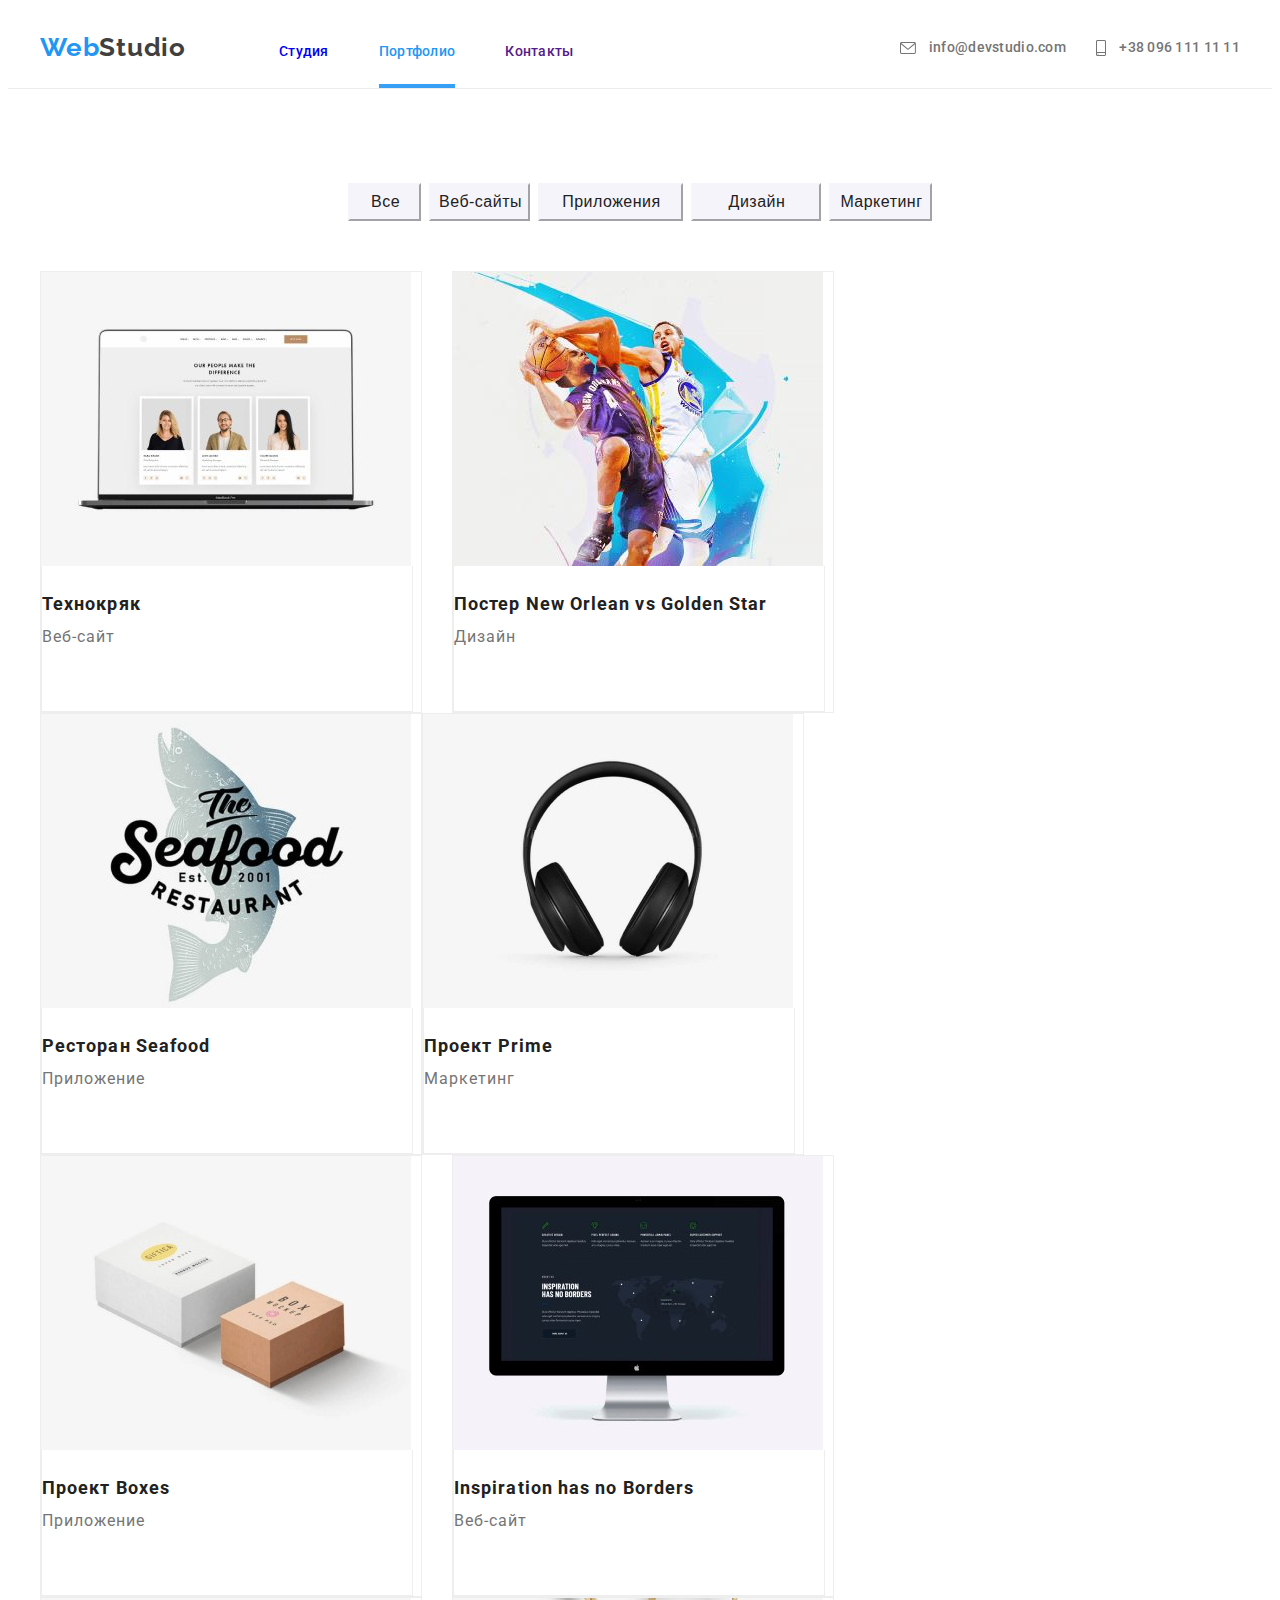
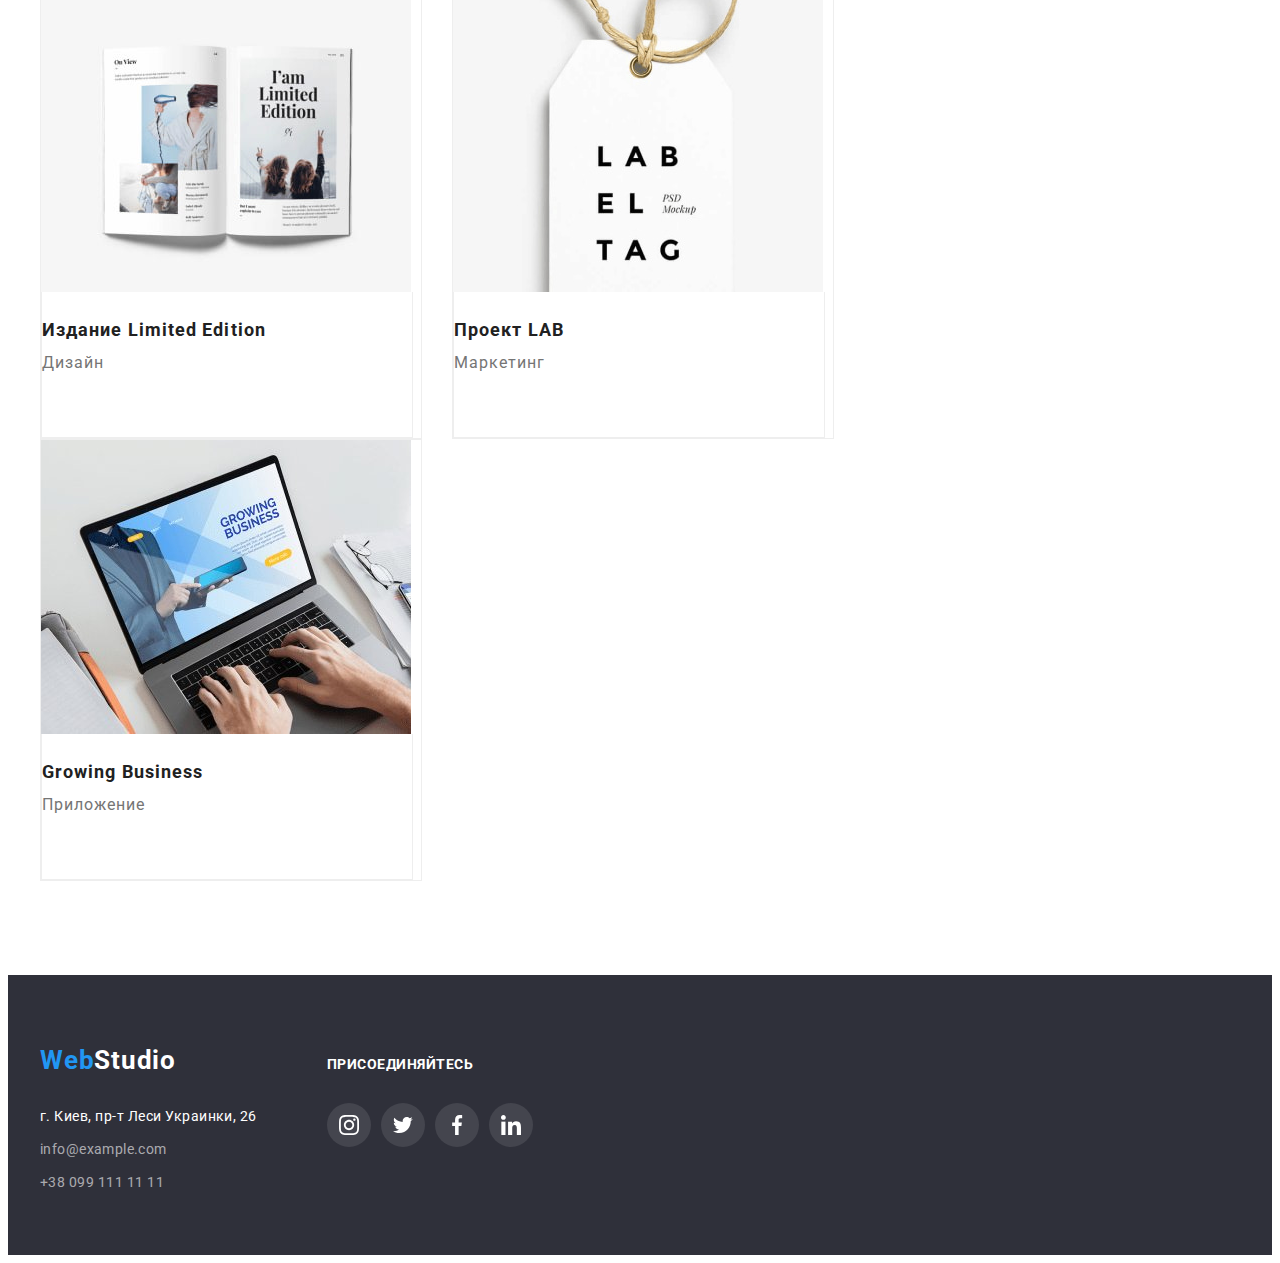
==== commit 00158d59: "Added class visually-hidden h2" ====
--- a/portfolio.html
+++ b/portfolio.html
@@ -57,7 +57,7 @@
         <section class="section">
             <h1 class="visually-hidden ">Главная страница портфолио</h1>
             <div class="container container-1">
-                <h2 class="sub-header">Кнопки управления</h2>
+                <h2 class="sub-header visually-hidden">Кнопки управления</h2>
                 <ul class="titles button">
                     <li>
                         <button class="btn-option btn-option-size-first" type="button">Все</button>
@@ -207,7 +207,7 @@
         <div class="container block">
             <!-- Basement site -->
             <div class="contact">
-                <a class="logotype grow-pad centering" aria-label="Ссылка на страницу" href="./index.html"><span
+                <a class="logotype grow-pad " aria-label="Ссылка на страницу" href="./index.html"><span
                         class="site-link">Web</span>Studio</a>
                 <address class="info">
                     <p class="contact-details no-italic"> г. Киев, пр-т Леси Украинки, 26 </p>
--- a/css/style.css
+++ b/css/style.css
@@ -29,6 +29,9 @@
 .section {
   padding-top: 94px;
   padding-bottom: 94px;
+}
+br {
+  display: none;
 }
 
 .container {
@@ -385,7 +388,7 @@
   font-size: 26px;
   line-height: 1.93;
   color: white;
-  padding-top: 9px;
+  display: flex;
 }
 /* Значение в адресе */
 .contact-details {
@@ -393,7 +396,8 @@
   font-size: 14px;
   line-height: 1.71;
   color: #ffffff;
-  padding-top: 20px;
+  margin-top: 20px;
+  margin-bottom: 9px;
 }
 .info .link-mail {
   font-weight: 400;
@@ -409,6 +413,7 @@
   font-size: 14px;
   line-height: 1.71;
   color: rgba(255, 255, 255, 0.6);
+  margin-top: 9px;
 }
 
 /* Start flexbox model */
@@ -688,7 +693,9 @@
   line-height: 1, 72;
   text-transform: uppercase;
 }
-
+.text:last-of-type {
+  margin-top: 0px;
+}
 /* HOVER FOR ICONS */
 
 .block-list {
@@ -929,7 +936,6 @@
 .titles .btn-option:hover,
 .titles .btn-option:focus {
   background-color: #2196f3;
-  transition: background-color 850ms cubic-bezier(0.4, 0, 0.2, 1);
   color: #ffffff;
   box-shadow: 0px 2px 2px 0px #00000012;
 }
@@ -1104,7 +1110,7 @@
   padding-left: 8px;
   vertical-align: middle;
   margin-right: 8px;
-  transition-property: background-color;
+  transition-property: background-color, color, box-shadow;
   transition-duration: 250ms;
   transition-timing-function: cubic-bezier(0.4, 0, 0.2, 1);
 }
@@ -1173,9 +1179,6 @@
   list-style: none;
   flex-wrap: wrap;
   display: flex;
-  margin-left: -30px;
-  margin-top: -30px;
-  margin-bottom: 94px;
 }
 
 .projects-box {
@@ -1318,11 +1321,13 @@
   transition: background-color 250ms cubic-bezier(0.4, 0, 0.2, 1);
 }
 .list-of-file > .feature {
+  list-style-type: none;
   border: 1px solid rgba(238, 238, 238, 1);
-  flex-basis: calc((100% - 3 * 30px) / 3);
-  list-style: none;
-  margin-left: 30px;
-  margin-top: 30px;
+  flex-basis: calc((100% - 2 * 30px) / 3);
+  margin-right: 30px;
+}
+.list-of-file  .feature:nth-of-type(3n) {
+  margin-right: 0px;
 }
  
 .basement > p {
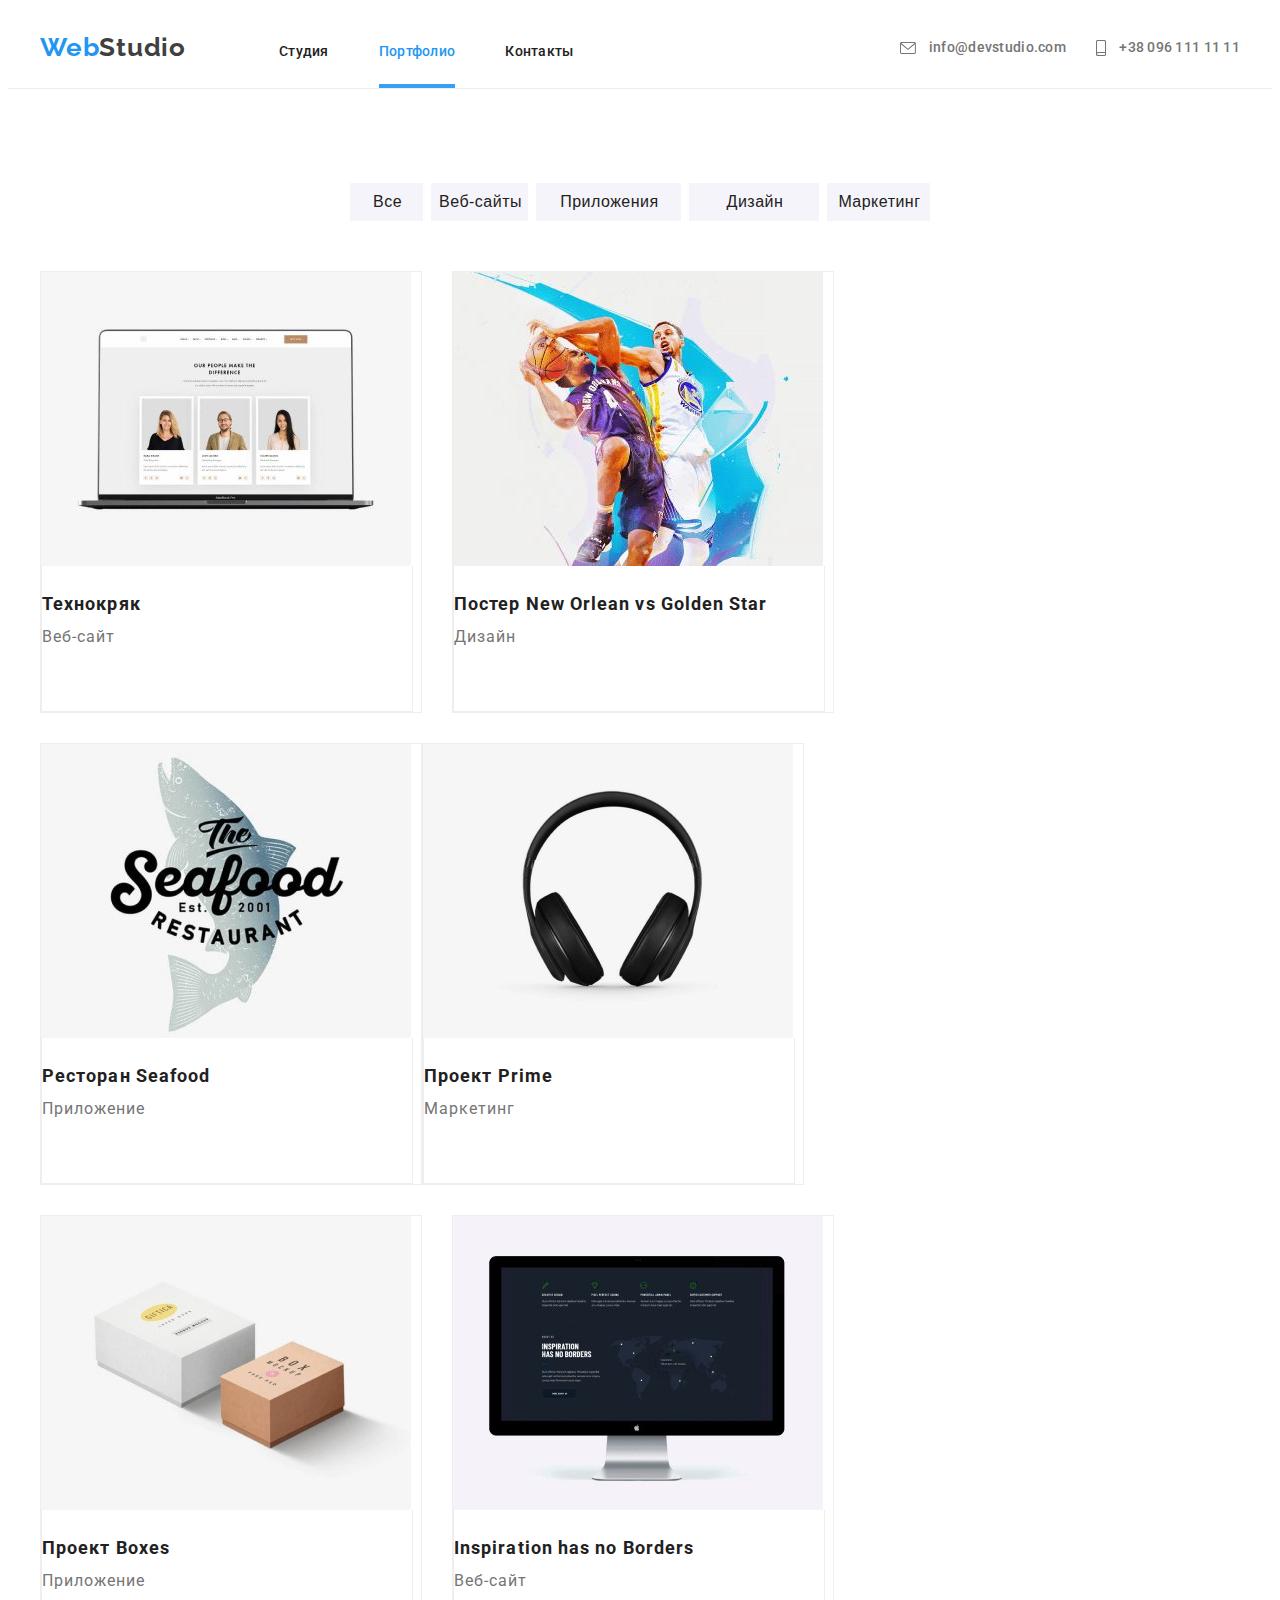
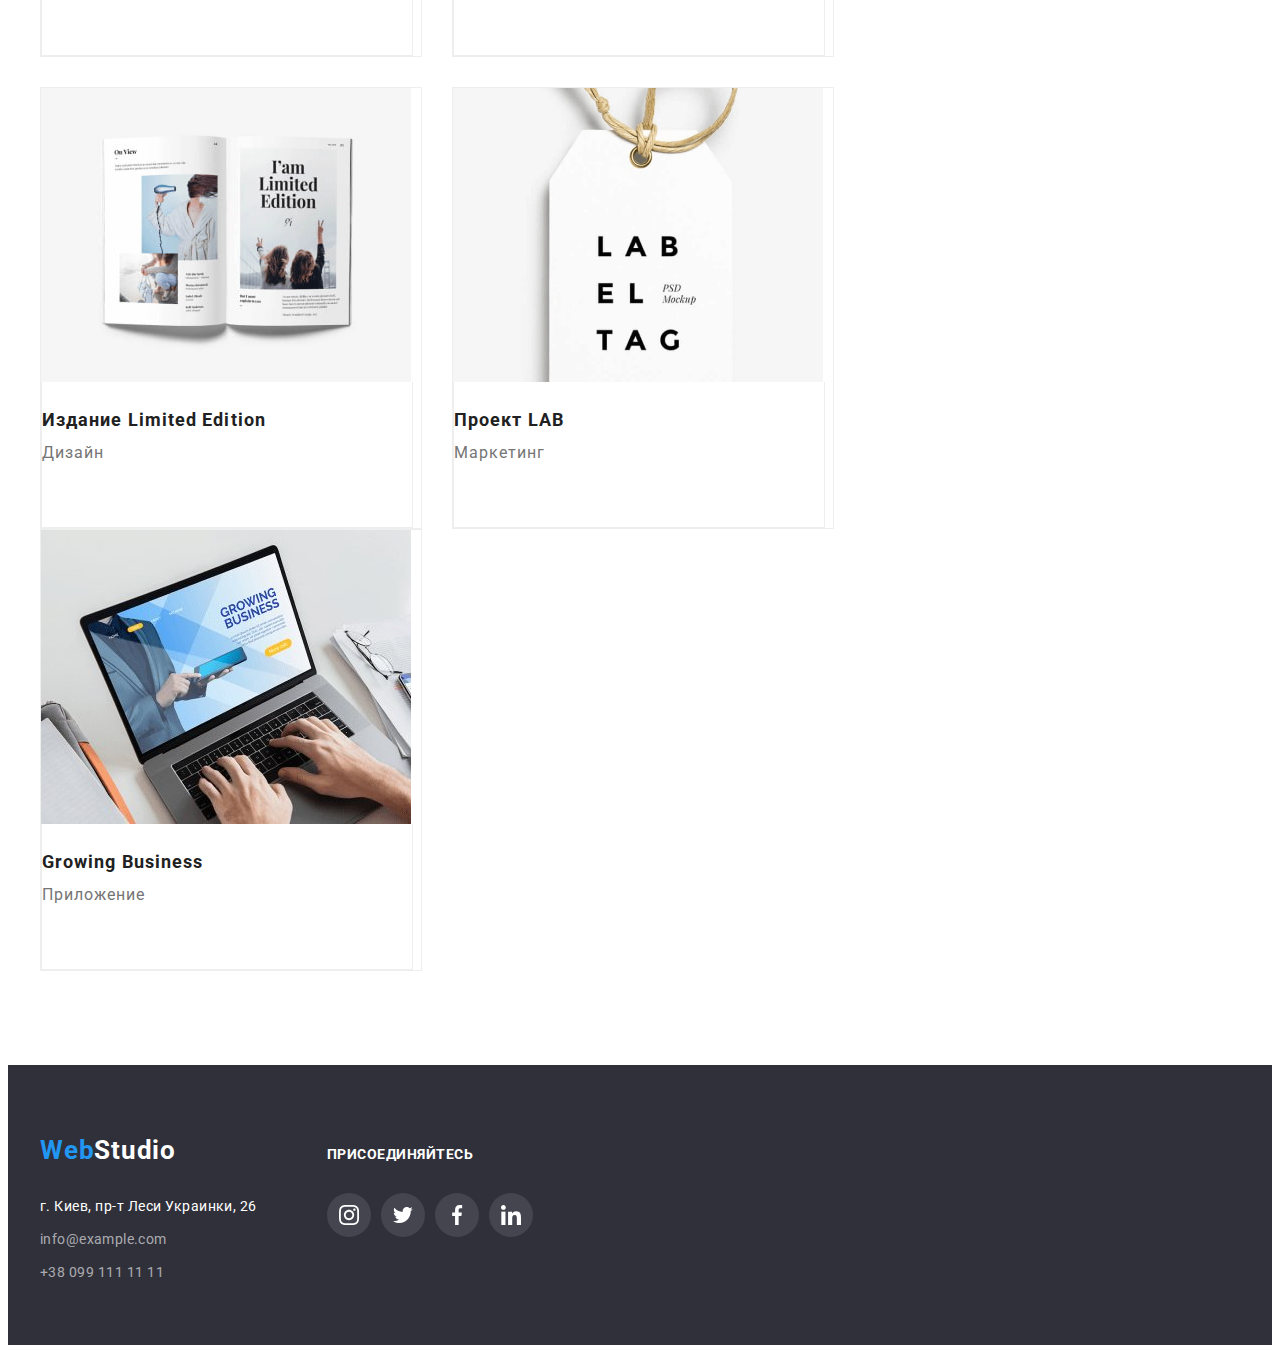
==== commit b3c531f1: "Changes hover" ====
--- a/portfolio.html
+++ b/portfolio.html
@@ -86,10 +86,8 @@
                                 <div class="imagine-container">
                                     <img src="./images/portfolio-picture/img-1.jpg" alt="Ресторан морской еды">
                                     <div class="hover-text">
-                                        <p class="text-p" href="">Технокряк это современная площадка
-                                            распространения коронавируса. Компании используют эту платформу для
-                                            цифрового
-                                            шпионажа и атак на защищённые сервера конкурентов.
+                                        <p class="text-p" href="">
+                                        Технокряк это современная площадка распространения коронавируса. Компании используют эту платформу для цифрового шпионажа и атак на защищённые сервера конкурентов.
                                         </p>
                                     </div>
                                     </div>
--- a/css/style.css
+++ b/css/style.css
@@ -82,9 +82,14 @@
   line-height: 1.14;
   letter-spacing: 0.02em;
   transition: color 250ms cubic-bezier(0.4, 0, 0.2, 1);
+  color: rgba(33, 33, 33, 1)
 }
 
 /* Add ps-style hover and active for nav unit */
+.site-nav .link:active {
+  color: rgba(33, 33, 33, 1)
+
+}
 .site-nav .link:hover,
 .site-nav .link:focus {
   color: #2196f3;
@@ -116,6 +121,7 @@
 }
 .e-mail:hover .contact-mail {
   fill: var(--basic-bg-color);
+  transition: fill 250ms cubic-bezier(0.4, 0, 0.2, 1);
 }
 .contact-1:hover svg {
   fill: rgba(33, 150, 243, 1);
@@ -127,7 +133,7 @@
   line-height: 1.14;
   letter-spacing: 0.02em;
   color: #2196f3;
-  transition-property: background-color;
+  transition-property: color;
   transition-duration: 250ms;
   transition-timing-function: cubic-bezier(0.4, 0, 0.2, 1);
 }
@@ -193,6 +199,7 @@
   margin-right: 10px;
   vertical-align: middle;
   fill: rgba(117, 117, 117, 1);
+  transition: fill 250ms cubic-bezier(0.4, 0, 0.2, 1);
 }
 .contact-mail {
   width: 10px;
@@ -318,6 +325,10 @@
   font-size: 14px;
   line-height: 1.71;
   padding-right: 30px;
+  max-height: 75px;
+  word-break: break-all;
+  overflow: hidden;
+  hyphens: auto;
 }
 .activity-list .items h3 {
   font-weight: 700;
@@ -486,7 +497,7 @@
   display: flex;
 }
 .activity-list .items {
-  flex-basis: 270px;
+  max-width: 270px;
   margin-right: 30px;
 }
 .activity-list .items:last-child {
@@ -556,14 +567,13 @@
   height: 92px;
   justify-content: center;
   text-decoration: none;
-  transition: color 250ms cubic-bezier(0.4, 0, 0.2, 1)
 }
 .figure svg {
   fill: rgba(175, 177, 184, 1);
+  transition: fill 250ms cubic-bezier(0.4, 0, 0.2, 1)
 }
 .figure:hover svg {
   fill: rgba(33, 150, 243, 1);
-  transition: fill 250ms cubic-bezier(0.4, 0, 0.2, 1);
 }
 .customers > li:hover {
   border: 1px solid rgba(33, 150, 243, 1);
@@ -582,8 +592,6 @@
   transition: border 250ms cubic-bezier(0.4, 0, 0.2, 1);
   flex-basis: calc((100%-150px) / 6);
   margin-right: 30px;
-  min-width: none;
-  width: 172px;
   min-height: 92px;
   border: 1px solid rgba(175, 177, 184, 1);
 }
@@ -650,6 +658,7 @@
   width: 20px;
   height: 20px;
   fill: rgba(255, 255, 255, 1);
+  transition: fill 250ms cubic-bezier(0.4, 0, 0.2, 1);
 }
 .block-icon ul {
   display: flex;
@@ -696,6 +705,30 @@
 .text:last-of-type {
   margin-top: 0px;
 }
+/* Name for picture */
+.worker-list .picture {
+  display: block;
+  position: relative;
+}
+.description-of-the-pic {
+position: absolute;
+display: inline-flex;
+align-items: center;
+justify-content: center;
+width: 370px;
+height: 70px;
+top: 224px;
+background-color:  rgba(47, 48, 58, 0.8);
+} 
+.worker-list .description-of-the-pic p {
+text-transform: uppercase;
+font-weight: 700;
+font-style: normal;
+font-size: 14px;
+line-height: 1.17;
+text-align: center;
+font-family: Roboto, sans-serif;
+}
 /* HOVER FOR ICONS */
 
 .block-list {
@@ -925,13 +958,14 @@
   line-height: 1, 62;
   text-align: center;
   letter-spacing: 0.03em;
-  color: #212121;
-  background-color: #f5f4fa;
-  border-color: #f5f4fa;
+  color: rgba(33, 33, 33, 1);
+  background-color: rgba(245, 244, 250, 1);
+  outline: 0 !important;
 }
 .titles .btn-option::-moz-focus-inner,
 .titles .btn-option::-moz-focus-outer {
   border: 0;
+  padding: 0;
 }
 .titles .btn-option:hover,
 .titles .btn-option:focus {
@@ -1110,6 +1144,8 @@
   padding-left: 8px;
   vertical-align: middle;
   margin-right: 8px;
+  outline: 0px;
+  border: 0;
   transition-property: background-color, color, box-shadow;
   transition-duration: 250ms;
   transition-timing-function: cubic-bezier(0.4, 0, 0.2, 1);
@@ -1127,6 +1163,11 @@
   height: 38px;
   padding-left: 8px;
   margin-right: 8px;
+  outline: 0px;
+  border: 0;
+  transition-property: background-color, color, box-shadow;
+  transition-duration: 250ms;
+  transition-timing-function: cubic-bezier(0.4, 0, 0.2, 1);
 }
 .btn-option-size-third {
   font-weight: 500;
@@ -1142,6 +1183,11 @@
   height: 38px;
   padding-left: 8px;
   margin-right: 8px;
+  outline: 0px;
+  border: 0;
+  transition-property: background-color, color, box-shadow;
+  transition-duration: 250ms;
+  transition-timing-function: cubic-bezier(0.4, 0, 0.2, 1);
 }
 .btn-option-size-fourth {
   font-weight: 500;
@@ -1157,6 +1203,11 @@
   height: 38px;
   padding-left: 8px;
   margin-right: 8px;
+  outline: 0px;
+  border: 0;
+  transition-property: background-color, color, box-shadow;
+  transition-duration: 250ms;
+  transition-timing-function: cubic-bezier(0.4, 0, 0.2, 1);
 }
 .btn-option-size-fifth {
   font-weight: 500;
@@ -1171,6 +1222,11 @@
   width: 103px;
   height: 38px;
   padding-left: 8px;
+  outline: 0px;
+  border: 0;
+  transition-property: background-color, color, box-shadow;
+  transition-duration: 250ms;
+  transition-timing-function: cubic-bezier(0.4, 0, 0.2, 1);
 }
 
 .list-of-file {
@@ -1207,6 +1263,7 @@
 }
 
 .hover-text {
+  padding: 63px 24px;
   position: absolute;
   display: flex;
   align-items: center;
@@ -1227,7 +1284,9 @@
   transform: translateY(100%);
   width: 100%;
   height: 100%;
+  padding: 63px 24px;
   background: rgba(33, 150, 243, 0.9);
+
   transition: transform 250ms cubic-bezier(0.4, 0, 0.2, 1);
 }
 .link-to-project:hover .hover-card {
@@ -1242,12 +1301,19 @@
   background: rgba(33, 150, 243, 0.9);
   transition: background-color 250ms cubic-bezier(0.4, 0, 0.2, 1);
   opacity: 1;
+  /* max-height: 168px; */
 }
 
 .list-of-file .hover-text .text-p {
+  max-height: 168px;
   font-size: 18px;
   font-weight: 400;
   color: #ffffff;
+  overflow-wrap: normal;
+  word-break: keep-all;
+  font-style: normal;
+  line-height: 1.55;
+  letter-spacing: 0.03em;
 }
 
 /* .projects-box:hover .hover-text {
@@ -1325,11 +1391,20 @@
   border: 1px solid rgba(238, 238, 238, 1);
   flex-basis: calc((100% - 2 * 30px) / 3);
   margin-right: 30px;
+  margin-bottom: 30px;
 }
 .list-of-file  .feature:nth-of-type(3n) {
   margin-right: 0px;
 }
- 
+.list-of-file  .feature:nth-of-type(7) {
+  margin-bottom: 0px;
+}
+.list-of-file  .feature:nth-of-type(8) {
+  margin-bottom: 0px;
+}
+.list-of-file  .feature:nth-of-type(9) {
+  margin-bottom: 0px;
+}
 .basement > p {
   width: 145px;
   height: 31px;
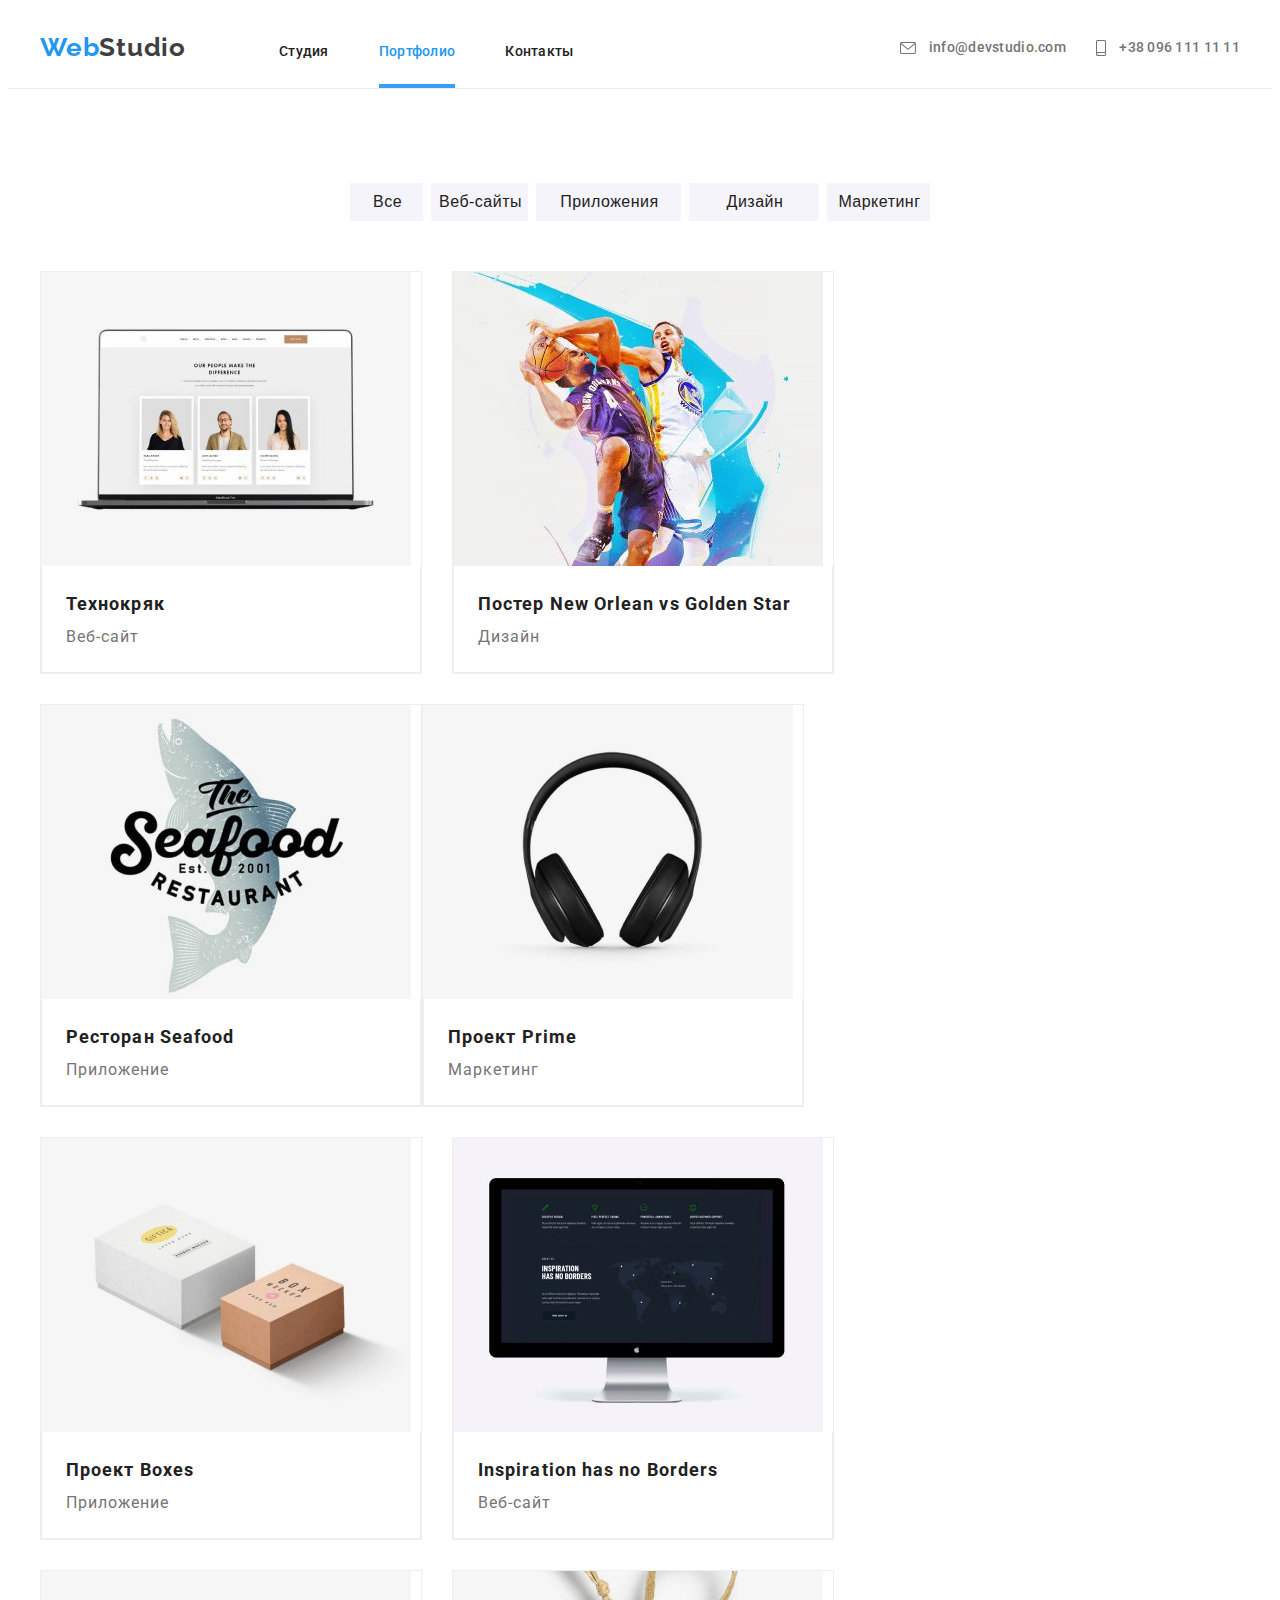
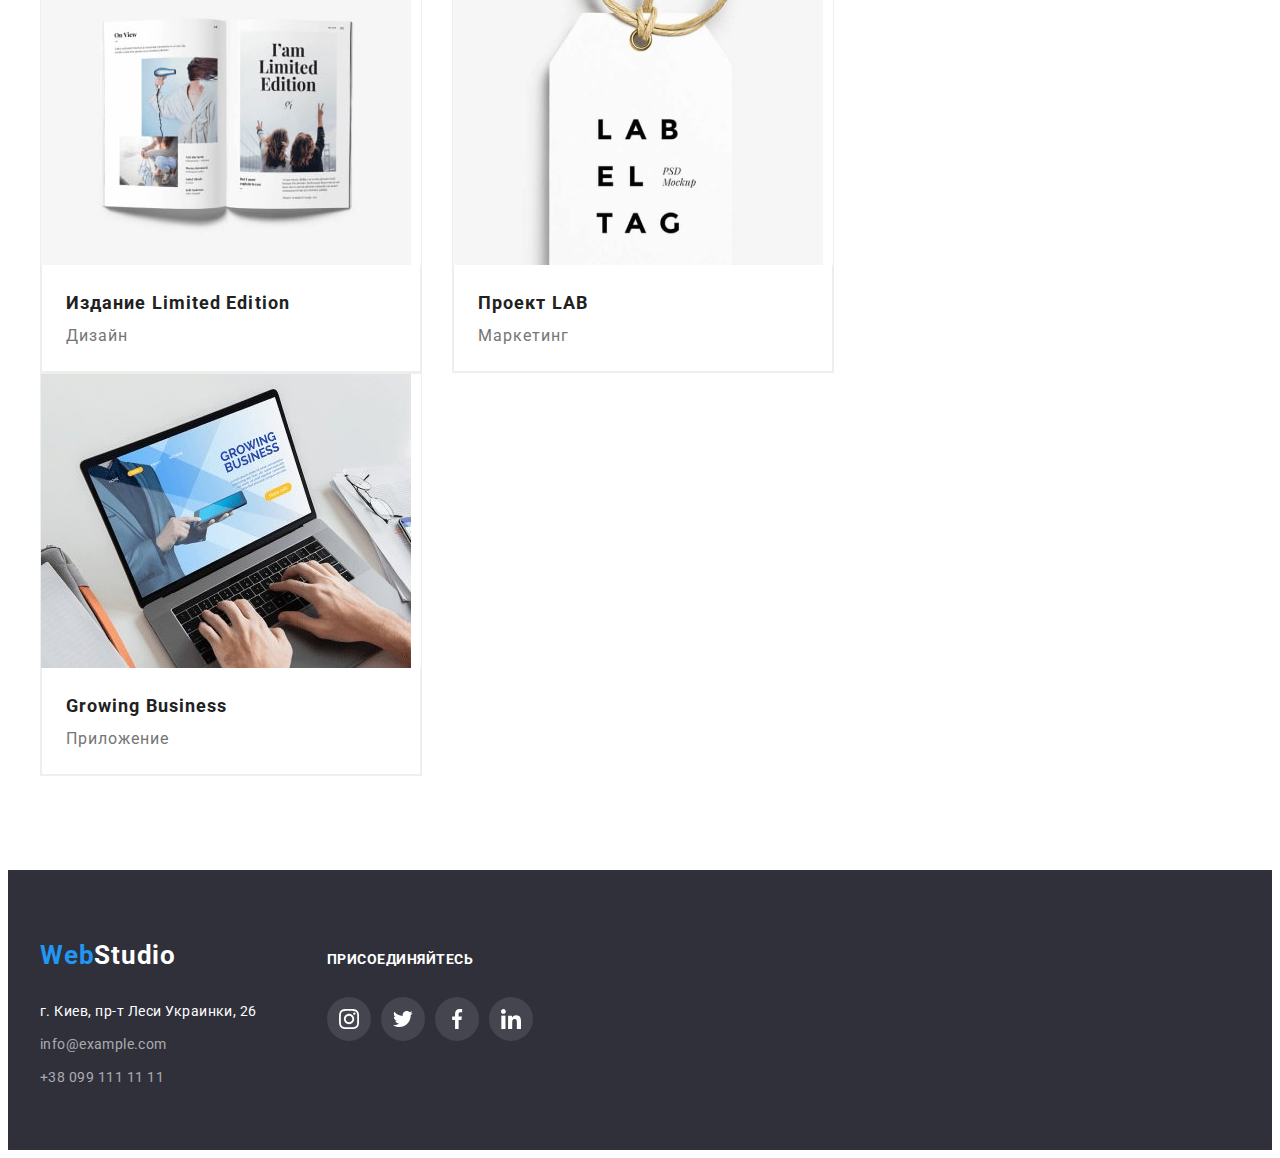
==== commit fb3dcc06: "Update portfolio.html" ====
--- a/portfolio.html
+++ b/portfolio.html
@@ -15,6 +15,19 @@
         integrity="sha512-wpPYUAdjBVSE4KJnH1VR1HeZfpl1ub8YT/NKx4PuQ5NmX2tKuGu6U/JRp5y+Y8XG2tV+wKQpNHVUX03MfMFn9Q=="
         crossorigin="anonymous" referrerpolicy="no-referrer" />
     <link rel="stylesheet" href="./css/style.css">
+    <script>
+        function isContact() {
+        document.getElementsByClassName("contacts").addEventListner("click", function call() {
+            let isBoss = confirm("Do you want call to us?");
+            if(isBoss) {
+                document.getElementsByClassName("contacts").setAttribute(href, 'tel.+380961111111')
+            } else() => {
+                return false;
+            }
+
+        })
+        }
+    </script>
 </head>
 
 <body>
@@ -32,12 +45,12 @@
                         <a class="link current" href="./portfolio.html">Портфолио</a>
                     </li>
                     <li>
-                        <a class="link" href="">Контакты</a>
+                        <a class="link contacts" href="">Контакты</a>
                     </li>
                 </ul>
 
             </nav>
-            <!-- Adress -->
+
             <ul class="list second-site-unit">
                 <li class="contact"><a class="e-mail" href="mailto:info@devstudio.com">
                         <svg class="contact-mail">
@@ -78,7 +91,6 @@
 
 
                 <h2 class="visually-hidden ">Проекты нашей Студии</h2>
-                <!-- Скрыть заголовок -->
                 <article>
                     <ul class="list-of-file">
                         <li class="feature">
--- a/css/style.css
+++ b/css/style.css
@@ -1238,11 +1238,9 @@
 }
 
 .projects-box {
-  width: 370px;
-  height: 105px;
   border: 1px solid #eeeeee;
   border-top: 0px;
-  padding: 20px 0px;
+  padding: 20px 24px;
 }
 
 /* ==== portfolio cards section start ==== */
